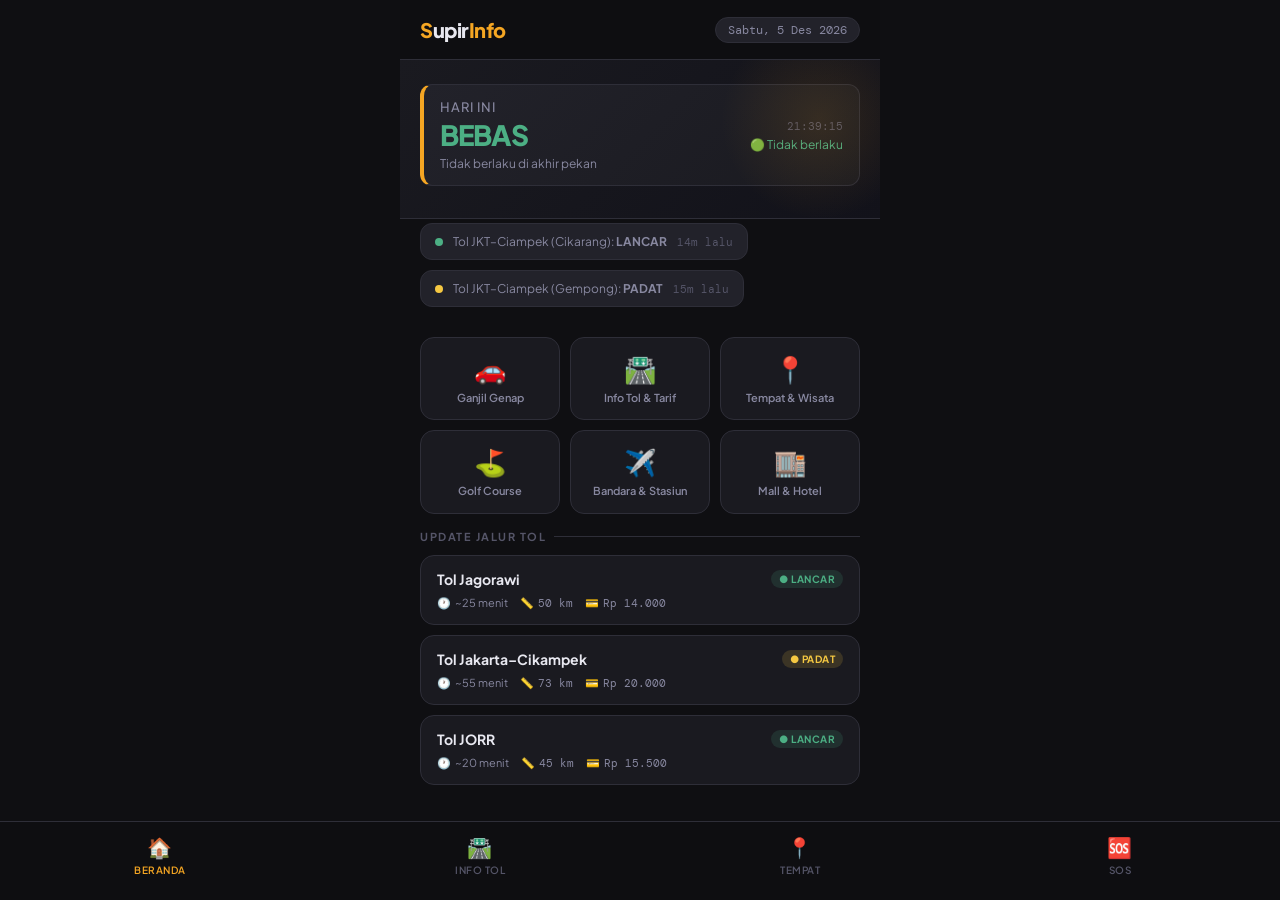
==== index.html @ 125e4ebc "Rename supir-app.html to index.html" ====
<!DOCTYPE html>
<html lang="id">
<head>
<meta charset="UTF-8">
<meta name="viewport" content="width=device-width, initial-scale=1.0">
<title>SupirInfo — Panduan Lengkap Driver Jabodetabek</title>
<link href="https://fonts.googleapis.com/css2?family=Plus+Jakarta+Sans:wght@400;500;600;700;800&family=DM+Mono:wght@400;500&display=swap" rel="stylesheet">
<style>
:root {
  --bg: #0f0f12;
  --surface: #1a1a20;
  --surface2: #22222a;
  --border: #2e2e38;
  --accent: #f5a623;
  --accent2: #4fc3f7;
  --green: #4caf84;
  --red: #e05c5c;
  --yellow: #f5c842;
  --text: #e8e8f0;
  --text2: #8888a0;
  --text3: #555568;
  --font: 'Plus Jakarta Sans', sans-serif;
  --mono: 'DM Mono', monospace;
}
* { box-sizing: border-box; margin: 0; padding: 0; }
body {
  background: var(--bg);
  color: var(--text);
  font-family: var(--font);
  min-height: 100vh;
  overflow-x: hidden;
}

/* HEADER */
header {
  position: sticky; top: 0; z-index: 100;
  background: rgba(15,15,18,0.92);
  backdrop-filter: blur(12px);
  border-bottom: 1px solid var(--border);
  padding: 0 20px;
  display: flex; align-items: center; justify-content: space-between;
  height: 60px;
}
.logo {
  font-size: 20px; font-weight: 800; letter-spacing: -0.5px;
  color: var(--accent);
}
.logo span { color: var(--text); }
.header-right { display: flex; gap: 8px; align-items: center; }
.date-badge {
  background: var(--surface2);
  border: 1px solid var(--border);
  padding: 4px 12px; border-radius: 20px;
  font-size: 12px; color: var(--text2);
  font-family: var(--mono);
}

/* HERO */
.hero {
  padding: 24px 20px 16px;
  background: linear-gradient(135deg, #1a1a20 0%, #12121a 100%);
  border-bottom: 1px solid var(--border);
  position: relative; overflow: hidden;
}
.hero::before {
  content: '';
  position: absolute; top: -40px; right: -40px;
  width: 200px; height: 200px;
  background: radial-gradient(circle, rgba(245,166,35,0.12) 0%, transparent 70%);
  pointer-events: none;
}
.ganjil-genap-banner {
  background: linear-gradient(135deg, var(--surface2), var(--surface));
  border: 1px solid var(--border);
  border-left: 4px solid var(--accent);
  border-radius: 12px;
  padding: 14px 16px;
  margin-bottom: 16px;
  display: flex; align-items: center; justify-content: space-between;
}
.gg-left h2 { font-size: 13px; color: var(--text2); font-weight: 500; text-transform: uppercase; letter-spacing: 1px; }
.gg-left .gg-status { font-size: 28px; font-weight: 800; letter-spacing: -1px; margin-top: 2px; }
.gg-left .gg-status.ganjil { color: var(--accent); }
.gg-left .gg-status.genap { color: var(--accent2); }
.gg-detail { font-size: 12px; color: var(--text2); margin-top: 4px; }
.gg-right { text-align: right; }
.gg-time { font-family: var(--mono); font-size: 11px; color: var(--text3); }
.gg-info { font-size: 12px; color: var(--text2); margin-top: 4px; }

/* NAV GRID */
.nav-grid {
  display: grid; grid-template-columns: repeat(3, 1fr); gap: 10px;
  padding: 16px 20px;
}
.nav-card {
  background: var(--surface);
  border: 1px solid var(--border);
  border-radius: 14px;
  padding: 14px 10px;
  text-align: center;
  cursor: pointer;
  transition: all 0.2s ease;
  text-decoration: none; color: inherit;
}
.nav-card:hover { border-color: var(--accent); background: var(--surface2); transform: translateY(-1px); }
.nav-card.active { border-color: var(--accent); background: rgba(245,166,35,0.08); }
.nav-icon { font-size: 26px; margin-bottom: 6px; }
.nav-label { font-size: 11px; font-weight: 600; color: var(--text2); line-height: 1.3; }

/* SEARCH */
.search-bar {
  margin: 0 20px 16px;
  position: relative;
}
.search-bar input {
  width: 100%;
  background: var(--surface);
  border: 1px solid var(--border);
  border-radius: 12px;
  padding: 12px 16px 12px 42px;
  color: var(--text);
  font-family: var(--font);
  font-size: 14px;
  outline: none;
  transition: border-color 0.2s;
}
.search-bar input:focus { border-color: var(--accent); }
.search-bar input::placeholder { color: var(--text3); }
.search-icon { position: absolute; left: 14px; top: 50%; transform: translateY(-50%); color: var(--text3); font-size: 16px; }

/* SECTIONS */
.section { padding: 0 20px 20px; }
.section-title {
  font-size: 11px; font-weight: 700; text-transform: uppercase;
  letter-spacing: 1.5px; color: var(--text3);
  margin-bottom: 12px; display: flex; align-items: center; gap: 8px;
}
.section-title::after { content: ''; flex: 1; height: 1px; background: var(--border); }

/* TOLL CARDS */
.toll-card {
  background: var(--surface);
  border: 1px solid var(--border);
  border-radius: 14px;
  padding: 14px 16px;
  margin-bottom: 10px;
  cursor: pointer;
  transition: all 0.2s;
}
.toll-card:hover { border-color: var(--accent2); }
.toll-header { display: flex; justify-content: space-between; align-items: flex-start; margin-bottom: 8px; }
.toll-name { font-size: 14px; font-weight: 700; }
.toll-tarif { font-family: var(--mono); font-size: 13px; color: var(--accent); font-weight: 500; }
.toll-meta { display: flex; gap: 12px; }
.toll-item { display: flex; align-items: center; gap: 4px; font-size: 11px; color: var(--text2); }
.toll-distance { font-family: var(--mono); }
.status-dot { width: 6px; height: 6px; border-radius: 50%; }
.status-dot.lancar { background: var(--green); }
.status-dot.padat { background: var(--yellow); }
.status-dot.macet { background: var(--red); }

/* STATUS TAG */
.status-tag {
  display: inline-flex; align-items: center; gap: 4px;
  padding: 3px 8px; border-radius: 20px;
  font-size: 10px; font-weight: 700; text-transform: uppercase; letter-spacing: 0.5px;
}
.status-tag.lancar { background: rgba(76,175,132,0.15); color: var(--green); }
.status-tag.padat { background: rgba(245,200,66,0.15); color: var(--yellow); }
.status-tag.macet { background: rgba(224,92,92,0.15); color: var(--red); }

/* PLACE CARD */
.place-card {
  background: var(--surface);
  border: 1px solid var(--border);
  border-radius: 14px;
  padding: 14px 16px;
  margin-bottom: 10px;
  cursor: pointer;
  transition: all 0.2s;
  display: flex; gap: 12px; align-items: flex-start;
}
.place-card:hover { border-color: var(--accent2); }
.place-icon-box {
  width: 44px; height: 44px;
  background: var(--surface2);
  border-radius: 12px;
  display: flex; align-items: center; justify-content: center;
  font-size: 20px; flex-shrink: 0;
  border: 1px solid var(--border);
}
.place-info { flex: 1; }
.place-name { font-size: 14px; font-weight: 700; margin-bottom: 3px; }
.place-meta { font-size: 12px; color: var(--text2); margin-bottom: 6px; }
.place-tags { display: flex; flex-wrap: wrap; gap: 4px; }
.place-tag {
  padding: 2px 8px; border-radius: 20px;
  font-size: 10px; font-weight: 600;
  background: var(--surface2); border: 1px solid var(--border);
  color: var(--text2);
}
.place-tag.highlight { border-color: var(--accent); color: var(--accent); background: rgba(245,166,35,0.08); }

/* FILTER TABS */
.filter-tabs {
  display: flex; gap: 6px; overflow-x: auto;
  padding: 0 20px 14px;
  scrollbar-width: none;
}
.filter-tabs::-webkit-scrollbar { display: none; }
.filter-tab {
  padding: 7px 14px; border-radius: 20px;
  font-size: 12px; font-weight: 600;
  white-space: nowrap; cursor: pointer;
  border: 1px solid var(--border);
  background: var(--surface);
  color: var(--text2);
  transition: all 0.2s;
}
.filter-tab.active { background: var(--accent); border-color: var(--accent); color: #000; }
.filter-tab:hover:not(.active) { border-color: var(--text3); }

/* MODAL / DETAIL VIEW */
.modal-overlay {
  display: none;
  position: fixed; inset: 0;
  background: rgba(0,0,0,0.7);
  z-index: 200; backdrop-filter: blur(4px);
}
.modal-overlay.show { display: flex; align-items: flex-end; }
.modal {
  background: var(--surface);
  border-radius: 20px 20px 0 0;
  border: 1px solid var(--border);
  border-bottom: none;
  width: 100%; max-height: 80vh;
  overflow-y: auto;
  padding: 20px;
  transform: translateY(100%);
  transition: transform 0.3s ease;
}
.modal-overlay.show .modal { transform: translateY(0); }
.modal-handle { width: 40px; height: 4px; background: var(--border); border-radius: 2px; margin: 0 auto 16px; }
.modal-title { font-size: 18px; font-weight: 800; margin-bottom: 4px; }
.modal-sub { font-size: 13px; color: var(--text2); margin-bottom: 16px; }
.modal-close { position: absolute; right: 20px; top: 20px; background: var(--surface2); border: 1px solid var(--border); border-radius: 50%; width: 32px; height: 32px; display: flex; align-items: center; justify-content: center; cursor: pointer; font-size: 14px; color: var(--text2); }
.detail-row {
  display: flex; justify-content: space-between; align-items: center;
  padding: 10px 0; border-bottom: 1px solid var(--border);
  font-size: 13px;
}
.detail-row:last-child { border-bottom: none; }
.detail-label { color: var(--text2); }
.detail-value { font-weight: 600; font-family: var(--mono); }
.detail-value.accent { color: var(--accent); }
.detail-value.green { color: var(--green); }
.detail-value.red { color: var(--red); }

/* BOTTOM NAV */
.bottom-nav {
  position: fixed; bottom: 0; left: 0; right: 0;
  background: rgba(15,15,18,0.95);
  backdrop-filter: blur(12px);
  border-top: 1px solid var(--border);
  display: flex; padding: 8px 0 20px;
  z-index: 100;
}
.bottom-nav-item {
  flex: 1; display: flex; flex-direction: column; align-items: center;
  gap: 4px; cursor: pointer; padding: 4px;
  transition: color 0.2s;
  color: var(--text3);
  font-size: 10px; font-weight: 600;
  text-transform: uppercase; letter-spacing: 0.5px;
}
.bottom-nav-item.active { color: var(--accent); }
.bottom-nav-icon { font-size: 20px; }

/* MAIN CONTENT AREA */
.main { padding-bottom: 80px; }
.page { display: none; }
.page.active { display: block; }

/* GANJIL GENAP TABLE */
.gg-table { width: 100%; border-collapse: collapse; font-size: 12px; }
.gg-table th { background: var(--surface2); padding: 8px 10px; text-align: left; color: var(--text3); font-size: 10px; text-transform: uppercase; letter-spacing: 0.5px; }
.gg-table td { padding: 10px 10px; border-bottom: 1px solid var(--border); vertical-align: top; }
.gg-table tr:hover td { background: var(--surface2); }
.ruas { font-weight: 600; font-size: 12px; }
.jam { font-family: var(--mono); color: var(--text2); font-size: 11px; }
.gg-badge { display: inline-block; padding: 2px 6px; border-radius: 4px; font-size: 9px; font-weight: 700; }
.gg-badge.g { background: rgba(245,166,35,0.15); color: var(--accent); }
.gg-badge.e { background: rgba(79,195,247,0.15); color: var(--accent2); }
.gg-badge.ge { background: rgba(76,175,132,0.15); color: var(--green); }

/* CALCULATOR */
.calc-card {
  background: var(--surface);
  border: 1px solid var(--border);
  border-radius: 14px;
  padding: 16px;
  margin-bottom: 12px;
}
.calc-label { font-size: 11px; color: var(--text3); font-weight: 600; text-transform: uppercase; letter-spacing: 0.5px; margin-bottom: 8px; }
.calc-select, .calc-input {
  width: 100%;
  background: var(--surface2);
  border: 1px solid var(--border);
  border-radius: 10px;
  padding: 10px 14px;
  color: var(--text);
  font-family: var(--font);
  font-size: 14px;
  outline: none;
  margin-bottom: 10px;
  appearance: none;
}
.calc-select:focus, .calc-input:focus { border-color: var(--accent); }
.calc-btn {
  width: 100%;
  background: var(--accent);
  color: #000;
  border: none;
  border-radius: 12px;
  padding: 13px;
  font-family: var(--font);
  font-size: 14px; font-weight: 800;
  cursor: pointer; letter-spacing: 0.5px;
  transition: opacity 0.2s;
}
.calc-btn:hover { opacity: 0.9; }
.result-box {
  background: var(--surface2);
  border: 1px solid var(--border);
  border-radius: 14px;
  padding: 16px;
  margin-top: 12px;
  display: none;
}
.result-box.show { display: block; }
.result-title { font-size: 11px; color: var(--text3); font-weight: 600; text-transform: uppercase; letter-spacing: 0.5px; margin-bottom: 12px; }
.result-main { font-size: 28px; font-weight: 800; color: var(--accent); font-family: var(--mono); }
.result-sub { font-size: 12px; color: var(--text2); margin-top: 4px; }

/* UPDATE TICKER */
.update-ticker {
  background: var(--surface2);
  border: 1px solid var(--border);
  border-radius: 12px;
  padding: 10px 14px;
  margin-bottom: 10px;
  display: flex; align-items: center; gap: 10px;
  font-size: 12px;
}
.ticker-dot { width: 8px; height: 8px; border-radius: 50%; flex-shrink: 0; }
.ticker-text { flex: 1; color: var(--text2); }
.ticker-time { color: var(--text3); font-family: var(--mono); font-size: 11px; }

/* RESPONSIVE */
@media(min-width: 480px) {
  body { max-width: 480px; margin: 0 auto; }
}

/* ANIMATIONS */
@keyframes fadeIn { from { opacity: 0; transform: translateY(8px); } to { opacity: 1; transform: translateY(0); } }
.page.active { animation: fadeIn 0.25s ease; }

/* CHIP */
.chip-row { display: flex; flex-wrap: wrap; gap: 6px; margin-bottom: 12px; }
.chip {
  padding: 5px 12px; border-radius: 20px;
  font-size: 11px; font-weight: 600;
  border: 1px solid var(--border);
  background: var(--surface2);
  color: var(--text2); cursor: pointer;
  transition: all 0.15s;
}
.chip:hover { border-color: var(--accent); color: var(--accent); }
.chip.active { border-color: var(--accent); background: rgba(245,166,35,0.1); color: var(--accent); }

/* SOS */
.sos-card {
  background: rgba(224,92,92,0.08);
  border: 1px solid rgba(224,92,92,0.3);
  border-radius: 14px; padding: 14px 16px; margin-bottom: 10px;
  display: flex; align-items: center; gap: 12px;
}
.sos-icon { font-size: 28px; }
.sos-info { flex: 1; }
.sos-name { font-size: 14px; font-weight: 700; }
.sos-number { font-family: var(--mono); font-size: 13px; color: var(--accent); margin-top: 2px; }
.sos-desc { font-size: 11px; color: var(--text2); margin-top: 2px; }
.sos-call { background: var(--red); color: #fff; border: none; border-radius: 10px; padding: 8px 14px; font-family: var(--font); font-size: 12px; font-weight: 700; cursor: pointer; }

.info-box {
  background: rgba(79,195,247,0.07);
  border: 1px solid rgba(79,195,247,0.2);
  border-radius: 12px; padding: 12px 14px; margin-bottom: 12px;
  font-size: 12px; color: var(--text2); line-height: 1.6;
}
.info-box strong { color: var(--accent2); }

</style>
</head>
<body>

<header>
  <div class="logo">S<span>upir</span>Info</div>
  <div class="header-right">
    <div class="date-badge" id="headerDate">Selasa, 28 Nov 2023</div>
  </div>
</header>

<div class="main">

<!-- PAGE: BERANDA -->
<div class="page active" id="page-beranda">
  <div class="hero">
    <div class="ganjil-genap-banner">
      <div class="gg-left">
        <h2>Hari Ini</h2>
        <div class="gg-status ganjil" id="ggStatus">GANJIL</div>
        <div class="gg-detail" id="ggDetail">Berlaku 06:00–10:00 & 16:00–21:00</div>
      </div>
      <div class="gg-right">
        <div class="gg-time" id="ggClock">--:--:--</div>
        <div class="gg-info" id="ggActiveNow">Sedang berlaku</div>
      </div>
    </div>
  </div>

  <div style="padding:4px 20px 0; display:flex; gap:8px; flex-wrap:wrap;">
    <div class="update-ticker">
      <div class="ticker-dot" style="background:var(--green)"></div>
      <div class="ticker-text">Tol JKT–Ciampek (Cikarang): <strong>LANCAR</strong></div>
      <div class="ticker-time">14m lalu</div>
    </div>
  </div>
  <div style="padding:0 20px 4px; display:flex; gap:8px; flex-wrap:wrap;">
    <div class="update-ticker">
      <div class="ticker-dot" style="background:var(--yellow)"></div>
      <div class="ticker-text">Tol JKT–Ciampek (Gempong): <strong>PADAT</strong></div>
      <div class="ticker-time">15m lalu</div>
    </div>
  </div>

  <div class="nav-grid">
    <div class="nav-card" onclick="switchPage('ganjil-genap')">
      <div class="nav-icon">🚗</div>
      <div class="nav-label">Ganjil Genap</div>
    </div>
    <div class="nav-card" onclick="switchPage('toll')">
      <div class="nav-icon">🛣️</div>
      <div class="nav-label">Info Tol & Tarif</div>
    </div>
    <div class="nav-card" onclick="switchPage('tempat')">
      <div class="nav-icon">📍</div>
      <div class="nav-label">Tempat & Wisata</div>
    </div>
    <div class="nav-card" onclick="switchPage('golf')">
      <div class="nav-icon">⛳</div>
      <div class="nav-label">Golf Course</div>
    </div>
    <div class="nav-card" onclick="switchPage('bandara')">
      <div class="nav-icon">✈️</div>
      <div class="nav-label">Bandara & Stasiun</div>
    </div>
    <div class="nav-card" onclick="switchPage('mall')">
      <div class="nav-icon">🏬</div>
      <div class="nav-label">Mall & Hotel</div>
    </div>
  </div>

  <div class="section">
    <div class="section-title">Update Jalur Tol</div>
    <div class="toll-card">
      <div class="toll-header">
        <div class="toll-name">Tol Jagorawi</div>
        <span class="status-tag lancar">● Lancar</span>
      </div>
      <div class="toll-meta">
        <div class="toll-item">🕐 <span>~25 menit</span></div>
        <div class="toll-item">📏 <span class="toll-distance">50 km</span></div>
        <div class="toll-item">💳 <span class="toll-distance">Rp 14.000</span></div>
      </div>
    </div>
    <div class="toll-card">
      <div class="toll-header">
        <div class="toll-name">Tol Jakarta–Cikampek</div>
        <span class="status-tag padat">● Padat</span>
      </div>
      <div class="toll-meta">
        <div class="toll-item">🕐 <span>~55 menit</span></div>
        <div class="toll-item">📏 <span class="toll-distance">73 km</span></div>
        <div class="toll-item">💳 <span class="toll-distance">Rp 20.000</span></div>
      </div>
    </div>
    <div class="toll-card">
      <div class="toll-header">
        <div class="toll-name">Tol JORR</div>
        <span class="status-tag lancar">● Lancar</span>
      </div>
      <div class="toll-meta">
        <div class="toll-item">🕐 <span>~20 menit</span></div>
        <div class="toll-item">📏 <span class="toll-distance">45 km</span></div>
        <div class="toll-item">💳 <span class="toll-distance">Rp 15.500</span></div>
      </div>
    </div>
  </div>
</div>

<!-- PAGE: GANJIL GENAP -->
<div class="page" id="page-ganjil-genap">
  <div style="padding:16px 20px 0">
    <div class="info-box">
      <strong>Ganjil Genap</strong> berlaku Senin–Jumat (kecuali hari libur nasional), pukul <strong>06:00–10:00</strong> dan <strong>16:00–21:00</strong>. Kendaraan dengan plat sesuai hari (Ganjil/Genap) dilarang melintas di ruas tertentu.
    </div>
  </div>
  <div class="section">
    <div class="section-title">Ruas Ganjil Genap Jakarta 2024</div>
    <div style="overflow-x:auto; border-radius:12px; border:1px solid var(--border);">
    <table class="gg-table">
      <thead>
        <tr>
          <th>Ruas Jalan</th>
          <th>Jam</th>
          <th>Hari</th>
        </tr>
      </thead>
      <tbody>
        <tr>
          <td><div class="ruas">Jl. Sudirman</div><div style="font-size:11px;color:var(--text3)">Bundaran Senayan–Jl. Ridwan Rais</div></td>
          <td><div class="jam">06:00–10:00</div><div class="jam">16:00–21:00</div></td>
          <td><span class="gg-badge ge">Sen–Jum</span></td>
        </tr>
        <tr>
          <td><div class="ruas">Jl. MH Thamrin</div><div style="font-size:11px;color:var(--text3)">Bundaran HI–Jl. Medan Merdeka Barat</div></td>
          <td><div class="jam">06:00–10:00</div><div class="jam">16:00–21:00</div></td>
          <td><span class="gg-badge ge">Sen–Jum</span></td>
        </tr>
        <tr>
          <td><div class="ruas">Jl. Gatot Subroto</div><div style="font-size:11px;color:var(--text3)">Bundaran Slipi–Semanggi</div></td>
          <td><div class="jam">06:00–10:00</div><div class="jam">16:00–21:00</div></td>
          <td><span class="gg-badge ge">Sen–Jum</span></td>
        </tr>
        <tr>
          <td><div class="ruas">Jl. HR Rasuna Said</div><div style="font-size:11px;color:var(--text3)">Kuningan–Semanggi</div></td>
          <td><div class="jam">06:00–10:00</div><div class="jam">16:00–21:00</div></td>
          <td><span class="gg-badge ge">Sen–Jum</span></td>
        </tr>
        <tr>
          <td><div class="ruas">Jl. Merdeka Barat/Utara</div><div style="font-size:11px;color:var(--text3)">Gambir area</div></td>
          <td><div class="jam">06:00–10:00</div><div class="jam">16:00–21:00</div></td>
          <td><span class="gg-badge ge">Sen–Jum</span></td>
        </tr>
        <tr>
          <td><div class="ruas">Jl. Sisingamangaraja</div><div style="font-size:11px;color:var(--text3)">Blok M area</div></td>
          <td><div class="jam">06:00–10:00</div><div class="jam">16:00–21:00</div></td>
          <td><span class="gg-badge ge">Sen–Jum</span></td>
        </tr>
        <tr>
          <td><div class="ruas">Jl. Tentara Pelajar</div><div style="font-size:11px;color:var(--text3)">Petamburan–Slipi</div></td>
          <td><div class="jam">06:00–10:00</div><div class="jam">16:00–21:00</div></td>
          <td><span class="gg-badge ge">Sen–Jum</span></td>
        </tr>
        <tr>
          <td><div class="ruas">Jl. Fatmawati</div><div style="font-size:11px;color:var(--text3)">Cilandak–Pondok Indah</div></td>
          <td><div class="jam">06:00–10:00</div><div class="jam">16:00–21:00</div></td>
          <td><span class="gg-badge ge">Sen–Jum</span></td>
        </tr>
        <tr>
          <td><div class="ruas">Tol Dalam Kota</div><div style="font-size:11px;color:var(--text3)">Slipi–Cawang–Tanjung Priok</div></td>
          <td><div class="jam">06:00–10:00</div><div class="jam">16:00–21:00</div></td>
          <td><span class="gg-badge ge">Sen–Jum</span></td>
        </tr>
        <tr>
          <td><div class="ruas">Tol Jakarta–Cikampek</div><div style="font-size:11px;color:var(--text3)">Halim–Bekasi Barat (Km 0–47)</div></td>
          <td><div class="jam">06:00–10:00</div><div class="jam">16:00–21:00</div></td>
          <td><span class="gg-badge ge">Sen–Jum</span></td>
        </tr>
      </tbody>
    </table>
    </div>

    <div style="margin-top:16px">
      <div class="section-title">Cek Plat Nomor</div>
      <div class="calc-card">
        <div class="calc-label">Masukkan Nomor Plat</div>
        <input class="calc-input" type="text" id="platInput" placeholder="Contoh: B 1234 ABC" style="text-transform:uppercase" oninput="this.value=this.value.toUpperCase()">
        <button class="calc-btn" onclick="cekPlat()">CEK STATUS PLAT</button>
        <div class="result-box" id="platResult">
          <div class="result-title">Hasil Cek</div>
          <div class="result-main" id="platResultVal">—</div>
          <div class="result-sub" id="platResultSub">—</div>
        </div>
      </div>
    </div>
  </div>
</div>

<!-- PAGE: TOLL -->
<div class="page" id="page-toll">
  <div style="padding:16px 20px 8px">
    <div class="calc-card">
      <div class="calc-label">Hitung Tarif Tol</div>
      <select class="calc-select" id="tollAsal">
        <option value="">-- Pilih Gerbang Asal --</option>
        <option value="cikampek">Cikampek</option>
        <option value="bekasi_barat">Bekasi Barat</option>
        <option value="cibitung">Cibitung</option>
        <option value="cikarang">Cikarang Utama</option>
        <option value="halim">Halim</option>
        <option value="pondok_gede">Pondok Gede</option>
        <option value="cengkareng">Cengkareng (Bandara)</option>
        <option value="bogor">Bogor (Jagorawi)</option>
        <option value="ciawi">Ciawi</option>
        <option value="serpong">Serpong</option>
        <option value="tangerang">Tangerang</option>
        <option value="karawang">Karawang</option>
      </select>
      <select class="calc-select" id="tollTujuan">
        <option value="">-- Pilih Gerbang Tujuan --</option>
        <option value="tomang">Tomang / Jakarta Barat</option>
        <option value="semanggi">Semanggi / Sudirman</option>
        <option value="cawang">Cawang / Jakarta Selatan</option>
        <option value="tanjung_priok">Tanjung Priok</option>
        <option value="pluit">Pluit / Jakarta Utara</option>
        <option value="bekasi_barat">Bekasi Barat</option>
        <option value="bekasi_timur">Bekasi Timur</option>
        <option value="cibubur">Cibubur</option>
        <option value="cinere">Cinere</option>
        <option value="serpong">Serpong / BSD</option>
        <option value="tangerang">Tangerang Kota</option>
      </select>
      <select class="calc-select" id="tollGol">
        <option value="1">Golongan I (Sedan/SUV)</option>
        <option value="2">Golongan II (MPV/Pickup kecil)</option>
        <option value="3">Golongan III (Truk 2 as)</option>
        <option value="4">Golongan IV (Truk 3 as)</option>
        <option value="5">Golongan V (Truk 5 as)</option>
      </select>
      <button class="calc-btn" onclick="hitungToll()">HITUNG TARIF</button>
      <div class="result-box" id="tollResult">
        <div class="result-title">Estimasi Perjalanan</div>
        <div class="result-main" id="tollResultTarif">—</div>
        <div class="result-sub" id="tollResultInfo">—</div>
      </div>
    </div>
  </div>

  <div class="section">
    <div class="section-title">Tarif Populer (Gol I)</div>

    <div class="toll-card" onclick="showTollDetail('jakarta-cikampek')">
      <div class="toll-header">
        <div class="toll-name">Jakarta ↔ Cikampek</div>
        <div class="toll-tarif">Rp 20.000</div>
      </div>
      <div class="toll-meta">
        <div class="toll-item">📏 <span class="toll-distance">73 km</span></div>
        <div class="toll-item">🕐 <span>~60 menit</span></div>
        <div class="toll-item"><span class="status-tag padat">● Padat</span></div>
      </div>
    </div>

    <div class="toll-card" onclick="showTollDetail('jakarta-bogor')">
      <div class="toll-header">
        <div class="toll-name">Jakarta ↔ Bogor (Jagorawi)</div>
        <div class="toll-tarif">Rp 14.000</div>
      </div>
      <div class="toll-meta">
        <div class="toll-item">📏 <span class="toll-distance">50 km</span></div>
        <div class="toll-item">🕐 <span>~45 menit</span></div>
        <div class="toll-item"><span class="status-tag lancar">● Lancar</span></div>
      </div>
    </div>

    <div class="toll-card">
      <div class="toll-header">
        <div class="toll-name">Jakarta ↔ Tangerang (JORR)</div>
        <div class="toll-tarif">Rp 9.000</div>
      </div>
      <div class="toll-meta">
        <div class="toll-item">📏 <span class="toll-distance">28 km</span></div>
        <div class="toll-item">🕐 <span>~30 menit</span></div>
        <div class="toll-item"><span class="status-tag lancar">● Lancar</span></div>
      </div>
    </div>

    <div class="toll-card">
      <div class="toll-header">
        <div class="toll-name">Jakarta ↔ Bekasi</div>
        <div class="toll-tarif">Rp 12.500</div>
      </div>
      <div class="toll-meta">
        <div class="toll-item">📏 <span class="toll-distance">32 km</span></div>
        <div class="toll-item">🕐 <span>~40 menit</span></div>
        <div class="toll-item"><span class="status-tag padat">● Padat</span></div>
      </div>
    </div>

    <div class="toll-card">
      <div class="toll-header">
        <div class="toll-name">Jakarta ↔ Karawang</div>
        <div class="toll-tarif">Rp 35.000</div>
      </div>
      <div class="toll-meta">
        <div class="toll-item">📏 <span class="toll-distance">85 km</span></div>
        <div class="toll-item">🕐 <span>~75 menit</span></div>
        <div class="toll-item"><span class="status-tag lancar">● Lancar</span></div>
      </div>
    </div>

    <div class="toll-card">
      <div class="toll-header">
        <div class="toll-name">Bandara Soekarno-Hatta</div>
        <div class="toll-tarif">Rp 18.500</div>
      </div>
      <div class="toll-meta">
        <div class="toll-item">📏 <span class="toll-distance">22 km</span></div>
        <div class="toll-item">🕐 <span>~35 menit</span></div>
        <div class="toll-item"><span class="status-tag lancar">● Lancar</span></div>
      </div>
    </div>

    <div class="toll-card">
      <div class="toll-header">
        <div class="toll-name">JORR (Lingkar Luar)</div>
        <div class="toll-tarif">Rp 15.500</div>
      </div>
      <div class="toll-meta">
        <div class="toll-item">📏 <span class="toll-distance">45 km</span></div>
        <div class="toll-item">🕐 <span>~50 menit</span></div>
        <div class="toll-item"><span class="status-tag lancar">● Lancar</span></div>
      </div>
    </div>

    <div class="toll-card">
      <div class="toll-header">
        <div class="toll-name">Depok–Antasari (Desari)</div>
        <div class="toll-tarif">Rp 11.500</div>
      </div>
      <div class="toll-meta">
        <div class="toll-item">📏 <span class="toll-distance">21 km</span></div>
        <div class="toll-item">🕐 <span>~25 menit</span></div>
        <div class="toll-item"><span class="status-tag lancar">● Lancar</span></div>
      </div>
    </div>
  </div>
</div>

<!-- PAGE: TEMPAT -->
<div class="page" id="page-tempat">
  <div class="filter-tabs" id="tempatFilter">
    <div class="filter-tab active" onclick="filterTempat('semua',this)">Semua</div>
    <div class="filter-tab" onclick="filterTempat('wisata',this)">Wisata</div>
    <div class="filter-tab" onclick="filterTempat('pusat',this)">Pusat Kota</div>
    <div class="filter-tab" onclick="filterTempat('bekasi',this)">Bekasi</div>
    <div class="filter-tab" onclick="filterTempat('bogor',this)">Bogor</div>
    <div class="filter-tab" onclick="filterTempat('karawang',this)">Karawang</div>
    <div class="filter-tab" onclick="filterTempat('tangerang',this)">Tangerang</div>
  </div>
  <div class="section" id="tempatList">
    <!-- rendered by JS -->
  </div>
</div>

<!-- PAGE: GOLF -->
<div class="page" id="page-golf">
  <div class="filter-tabs">
    <div class="filter-tab active">Semua</div>
    <div class="filter-tab">Jakarta</div>
    <div class="filter-tab">Bekasi</div>
    <div class="filter-tab">Karawang</div>
    <div class="filter-tab">Bogor</div>
    <div class="filter-tab">Tangerang</div>
  </div>
  <div class="section">
    <div class="section-title">Golf Course Jabodetabek–Karawang</div>

    <div class="place-card">
      <div class="place-icon-box">⛳</div>
      <div class="place-info">
        <div class="place-name">Pondok Indah Golf</div>
        <div class="place-meta">📍 Jakarta Selatan · ⭐ 4.7</div>
        <div class="place-tags">
          <span class="place-tag highlight">Drop-off Mudah</span>
          <span class="place-tag">Ruang Tunggu</span>
          <span class="place-tag">Parkir Luas</span>
          <span class="place-tag">27 Hole</span>
        </div>
      </div>
    </div>

    <div class="place-card">
      <div class="place-icon-box">⛳</div>
      <div class="place-info">
        <div class="place-name">Jabotabek Golf & Country Club</div>
        <div class="place-meta">📍 Cikarang · ⭐ 4.6</div>
        <div class="place-tags">
          <span class="place-tag highlight">Drop-off Mudah</span>
          <span class="place-tag">Ruang Tunggu Supir</span>
          <span class="place-tag">Parkir Teduh</span>
        </div>
      </div>
    </div>

    <div class="place-card">
      <div class="place-icon-box">⛳</div>
      <div class="place-info">
        <div class="place-name">Royale Jakarta Golf Club</div>
        <div class="place-meta">📍 Jakarta Timur · ⭐ 4.5</div>
        <div class="place-tags">
          <span class="place-tag highlight">Akses Drop-off Mudah</span>
          <span class="place-tag">Ada Ruang Tunggu Supir</span>
          <span class="place-tag">Parkir Teduh</span>
        </div>
      </div>
    </div>

    <div class="place-card">
      <div class="place-icon-box">⛳</div>
      <div class="place-info">
        <div class="place-name">Sentul Highlands Golf Club</div>
        <div class="place-meta">📍 Sentul, Bogor · ⭐ 4.8</div>
        <div class="place-tags">
          <span class="place-tag highlight">Akses Drop-off Mudah</span>
          <span class="place-tag">Ruang Tunggu Supir</span>
          <span class="place-tag">Parkir Teduh</span>
          <span class="place-tag">18 Hole</span>
        </div>
      </div>
    </div>

    <div class="place-card">
      <div class="place-icon-box">⛳</div>
      <div class="place-info">
        <div class="place-name">Karawang Golf & Country Club</div>
        <div class="place-meta">📍 Karawang · ⭐ 4.4</div>
        <div class="place-tags">
          <span class="place-tag highlight">Drop-off Mudah</span>
          <span class="place-tag">Parkir Luas</span>
          <span class="place-tag">18 Hole</span>
        </div>
      </div>
    </div>

    <div class="place-card">
      <div class="place-icon-box">⛳</div>
      <div class="place-info">
        <div class="place-name">BSD Golf & Country Club</div>
        <div class="place-meta">📍 BSD, Tangerang · ⭐ 4.5</div>
        <div class="place-tags">
          <span class="place-tag highlight">Drop-off Mudah</span>
          <span class="place-tag">Ruang Tunggu</span>
          <span class="place-tag">18 Hole</span>
        </div>
      </div>
    </div>

    <div class="place-card">
      <div class="place-icon-box">⛳</div>
      <div class="place-info">
        <div class="place-name">Damai Indah Golf</div>
        <div class="place-meta">📍 PIK, Jakarta Utara · ⭐ 4.3</div>
        <div class="place-tags">
          <span class="place-tag highlight">Drop-off Mudah</span>
          <span class="place-tag">Parkir Luas</span>
          <span class="place-tag">2 Lapangan</span>
        </div>
      </div>
    </div>

    <div class="place-card">
      <div class="place-icon-box">⛳</div>
      <div class="place-info">
        <div class="place-name">Bukit Darmo Golf</div>
        <div class="place-meta">📍 Legok, Tangerang · ⭐ 4.5</div>
        <div class="place-tags">
          <span class="place-tag highlight">Drop-off Mudah</span>
          <span class="place-tag">Ruang Supir</span>
          <span class="place-tag">18 Hole</span>
        </div>
      </div>
    </div>
  </div>
</div>

<!-- PAGE: BANDARA & STASIUN -->
<div class="page" id="page-bandara">
  <div class="section">
    <div class="section-title">Bandara</div>

    <div class="place-card">
      <div class="place-icon-box">✈️</div>
      <div class="place-info">
        <div class="place-name">Bandara Soekarno-Hatta (CGK)</div>
        <div class="place-meta">📍 Cengkareng, Tangerang</div>
        <div class="place-tags">
          <span class="place-tag highlight">Terminal 1, 2, 3</span>
          <span class="place-tag">Tol Sedyatmo</span>
          <span class="place-tag">~35 menit dari Jakarta</span>
        </div>
        <div style="margin-top:8px; font-size:12px; color:var(--text2)">
          💳 Tol: Rp 18.500 (Gol I) | 📏 22 km dari Jakarta Pusat
        </div>
      </div>
    </div>

    <div class="place-card">
      <div class="place-icon-box">✈️</div>
      <div class="place-info">
        <div class="place-name">Bandara Halim Perdanakusuma (HLP)</div>
        <div class="place-meta">📍 Jakarta Timur</div>
        <div class="place-tags">
          <span class="place-tag highlight">Penerbangan Domestik</span>
          <span class="place-tag">Akses Tol Dalam Kota</span>
        </div>
        <div style="margin-top:8px; font-size:12px; color:var(--text2)">
          💳 Tanpa tol (bisa via Cawang) | 📏 12 km dari Sudirman
        </div>
      </div>
    </div>

    <div class="section-title" style="margin-top:4px">Stasiun Kereta</div>

    <div class="place-card">
      <div class="place-icon-box">🚆</div>
      <div class="place-info">
        <div class="place-name">Stasiun Gambir</div>
        <div class="place-meta">📍 Jakarta Pusat (Pusat Kota)</div>
        <div class="place-tags">
          <span class="place-tag highlight">KA Jarak Jauh</span>
          <span class="place-tag">Drop-off: Samping Barat</span>
        </div>
        <div style="margin-top:8px; font-size:12px; color:var(--text2)">
          ⚠️ Area Ganjil Genap · Akses via Jl. Medan Merdeka Timur
        </div>
      </div>
    </div>

    <div class="place-card">
      <div class="place-icon-box">🚆</div>
      <div class="place-info">
        <div class="place-name">Stasiun Pasar Senen</div>
        <div class="place-meta">📍 Jakarta Pusat</div>
        <div class="place-tags">
          <span class="place-tag highlight">KA Ekonomi</span>
          <span class="place-tag">Drop-off: Jl. Senen Raya</span>
        </div>
      </div>
    </div>

    <div class="place-card">
      <div class="place-icon-box">🚆</div>
      <div class="place-info">
        <div class="place-name">Stasiun Bekasi</div>
        <div class="place-meta">📍 Bekasi Kota</div>
        <div class="place-tags">
          <span class="place-tag highlight">KRL + KA</span>
          <span class="place-tag">Drop-off: Jl. Ir. Juanda</span>
        </div>
        <div style="margin-top:8px; font-size:12px; color:var(--text2)">
          📏 ~32 km dari Jakarta | Akses via Tol JKT–Cikampek
        </div>
      </div>
    </div>

    <div class="place-card">
      <div class="place-icon-box">🚆</div>
      <div class="place-info">
        <div class="place-name">Stasiun Bogor</div>
        <div class="place-meta">📍 Kota Bogor</div>
        <div class="place-tags">
          <span class="place-tag highlight">KRL Terminus</span>
          <span class="place-tag">Drop-off: Jl. Kapten Muslihat</span>
        </div>
        <div style="margin-top:8px; font-size:12px; color:var(--text2)">
          📏 ~50 km dari Jakarta | 💳 Tol: Rp 14.000
        </div>
      </div>
    </div>

    <div class="place-card">
      <div class="place-icon-box">🚆</div>
      <div class="place-info">
        <div class="place-name">Stasiun Karawang</div>
        <div class="place-meta">📍 Karawang Kota</div>
        <div class="place-tags">
          <span class="place-tag highlight">KA Jarak Jauh</span>
          <span class="place-tag">Parkir Luas</span>
        </div>
        <div style="margin-top:8px; font-size:12px; color:var(--text2)">
          📏 ~85 km dari Jakarta | 💳 Tol: Rp 35.000
        </div>
      </div>
    </div>

    <div class="place-card">
      <div class="place-icon-box">🚆</div>
      <div class="place-info">
        <div class="place-name">Stasiun Tangerang</div>
        <div class="place-meta">📍 Kota Tangerang</div>
        <div class="place-tags">
          <span class="place-tag highlight">KRL</span>
          <span class="place-tag">Drop-off: Area Stasiun</span>
        </div>
        <div style="margin-top:8px; font-size:12px; color:var(--text2)">
          📏 ~28 km dari Jakarta | 💳 Tol: Rp 9.000
        </div>
      </div>
    </div>
  </div>
</div>

<!-- PAGE: MALL & HOTEL -->
<div class="page" id="page-mall">
  <div class="filter-tabs" id="mallFilter">
    <div class="filter-tab active" onclick="filterMall('semua',this)">Semua</div>
    <div class="filter-tab" onclick="filterMall('mall',this)">Mall</div>
    <div class="filter-tab" onclick="filterMall('hotel',this)">Hotel</div>
    <div class="filter-tab" onclick="filterMall('jakarta',this)">Jakarta</div>
    <div class="filter-tab" onclick="filterMall('bekasi',this)">Bekasi</div>
    <div class="filter-tab" onclick="filterMall('bogor',this)">Bogor</div>
    <div class="filter-tab" onclick="filterMall('karawang',this)">Karawang</div>
    <div class="filter-tab" onclick="filterMall('tangerang',this)">Tangerang</div>
  </div>
  <div class="section" id="mallList"></div>
</div>

<!-- PAGE: SOS -->
<div class="page" id="page-sos">
  <div class="section">
    <div class="section-title">Kontak Darurat & Penting</div>

    <div class="sos-card">
      <div class="sos-icon">🚨</div>
      <div class="sos-info">
        <div class="sos-name">Jasa Marga Call Center</div>
        <div class="sos-number">14080</div>
        <div class="sos-desc">Info tol, gangguan, kecelakaan di jalan tol</div>
      </div>
      <button class="sos-call" onclick="telp('14080')">TELP</button>
    </div>

    <div class="sos-card">
      <div class="sos-icon">🚑</div>
      <div class="sos-info">
        <div class="sos-name">Ambulans / Darurat Medis</div>
        <div class="sos-number">119</div>
        <div class="sos-desc">Layanan gawat darurat medis nasional</div>
      </div>
      <button class="sos-call" onclick="telp('119')">TELP</button>
    </div>

    <div class="sos-card">
      <div class="sos-icon">🚔</div>
      <div class="sos-info">
        <div class="sos-name">Polisi / Keamanan</div>
        <div class="sos-number">110</div>
        <div class="sos-desc">Laporan kejahatan dan keamanan</div>
      </div>
      <button class="sos-call" onclick="telp('110')">TELP</button>
    </div>

    <div class="sos-card">
      <div class="sos-icon">🚒</div>
      <div class="sos-info">
        <div class="sos-name">Pemadam Kebakaran</div>
        <div class="sos-number">113</div>
        <div class="sos-desc">Darurat kebakaran</div>
      </div>
      <button class="sos-call" onclick="telp('113')">TELP</button>
    </div>

    <div class="sos-card">
      <div class="sos-icon">🛣️</div>
      <div class="sos-info">
        <div class="sos-name">Derek Tol Gratis</div>
        <div class="sos-number">14080</div>
        <div class="sos-desc">Layanan derek gratis di dalam tol Jasa Marga</div>
      </div>
      <button class="sos-call" onclick="telp('14080')">TELP</button>
    </div>

    <div class="sos-card">
      <div class="sos-icon">📞</div>
      <div class="sos-info">
        <div class="sos-name">Waze / Google Maps Traffic</div>
        <div class="sos-number">Info Real-time</div>
        <div class="sos-desc">Cek kondisi jalan terkini</div>
      </div>
    </div>
  </div>
</div>

</div><!-- end main -->

<!-- BOTTOM NAV -->
<nav class="bottom-nav">
  <div class="bottom-nav-item active" id="nav-beranda" onclick="switchPage('beranda')">
    <div class="bottom-nav-icon">🏠</div>
    <span>Beranda</span>
  </div>
  <div class="bottom-nav-item" id="nav-toll" onclick="switchPage('toll')">
    <div class="bottom-nav-icon">🛣️</div>
    <span>Info Tol</span>
  </div>
  <div class="bottom-nav-item" id="nav-tempat" onclick="switchPage('tempat')">
    <div class="bottom-nav-icon">📍</div>
    <span>Tempat</span>
  </div>
  <div class="bottom-nav-item" id="nav-sos" onclick="switchPage('sos')">
    <div class="bottom-nav-icon">🆘</div>
    <span>SOS</span>
  </div>
</nav>

<!-- MODAL -->
<div class="modal-overlay" id="modalOverlay" onclick="closeModal(event)">
  <div class="modal" id="modalContent">
    <div class="modal-handle"></div>
    <button class="modal-close" onclick="closeModalBtn()">✕</button>
    <div class="modal-title" id="modalTitle">Detail</div>
    <div class="modal-sub" id="modalSub"></div>
    <div id="modalBody"></div>
  </div>
</div>

<script>
// DATA
const tempatData = [
  { name: "Taman Mini Indonesia Indah (TMII)", area: "Jakarta Timur", icon: "🏛️", cat: ["wisata","pusat"], tags: ["Wisata Keluarga","Parkir Luas","Drop-off Mudah"], dist: "15 km dari Sudirman", toll: "Rp 5.000 (Tol Cawang)" },
  { name: "Ancol Dreamland", area: "Jakarta Utara", icon: "🎡", cat: ["wisata","pusat"], tags: ["Pantai","Dufan","Parkir Besar"], dist: "12 km dari Sudirman", toll: "Bebas Tol" },
  { name: "Monas (Monumen Nasional)", area: "Jakarta Pusat", icon: "🗽", cat: ["wisata","pusat"], tags: ["Ikon Jakarta","⚠️ Ganjil Genap"], dist: "Pusat Kota", toll: "Bebas Tol" },
  { name: "Kota Tua Jakarta", area: "Jakarta Barat", icon: "🏚️", cat: ["wisata","pusat"], tags: ["Wisata Sejarah","Pejalan Kaki"], dist: "8 km dari Sudirman", toll: "Bebas Tol" },
  { name: "Kebun Binatang Ragunan", area: "Jakarta Selatan", icon: "🦁", cat: ["wisata","pusat"], tags: ["Keluarga","Parkir Besar"], dist: "18 km dari Sudirman", toll: "Bebas Tol" },
  { name: "Grand Indonesia", area: "Jakarta Pusat", icon: "🏬", cat: ["wisata","pusat"], tags: ["Mall Premium","⚠️ Ganjil Genap","Valet"], dist: "0 km (Sudirman)", toll: "Rp 0" },
  { name: "Summarecon Mall Bekasi", area: "Bekasi", icon: "🏬", cat: ["wisata","bekasi"], tags: ["Mall Besar","Bioskop","Parkir Luas"], dist: "32 km dari Jakarta", toll: "Rp 12.500" },
  { name: "Grand Metropolitan Mall", area: "Bekasi", icon: "🏬", cat: ["bekasi"], tags: ["Mall","Parkir Luas"], dist: "30 km dari Jakarta", toll: "Rp 12.500" },
  { name: "Transpark Juanda Bekasi", area: "Bekasi", icon: "🏬", cat: ["bekasi"], tags: ["Mall Baru","Transit-Oriented"], dist: "30 km dari Jakarta", toll: "Rp 12.500" },
  { name: "Kebun Raya Bogor", area: "Bogor Kota", icon: "🌿", cat: ["wisata","bogor"], tags: ["Wisata Alam","Kelas Dunia"], dist: "50 km dari Jakarta", toll: "Rp 14.000" },
  { name: "Puncak / Cisarua", area: "Bogor", icon: "🏔️", cat: ["wisata","bogor"], tags: ["Wisata Alam","Akhir Pekan Padat"], dist: "70 km dari Jakarta", toll: "Rp 14.000" },
  { name: "Botani Square Mall", area: "Bogor", icon: "🏬", cat: ["bogor"], tags: ["Mall","Bioskop","Parkir Luas"], dist: "50 km dari Jakarta", toll: "Rp 14.000" },
  { name: "Karawang International Industrial City", area: "Karawang", icon: "🏭", cat: ["karawang"], tags: ["Kawasan Industri","Sering Dituju"], dist: "85 km dari Jakarta", toll: "Rp 35.000" },
  { name: "Galuh Mas Karawang", area: "Karawang", icon: "🏬", cat: ["karawang"], tags: ["Mall","Pusat Kota Karawang"], dist: "85 km dari Jakarta", toll: "Rp 35.000" },
  { name: "Bumi Serpong Damai (BSD City)", area: "Tangerang Selatan", icon: "🏙️", cat: ["tangerang"], tags: ["Kota Mandiri","Mall","Golf"], dist: "28 km dari Jakarta", toll: "Rp 9.000" },
  { name: "Pantai Indah Kapuk (PIK)", area: "Jakarta Utara", icon: "🌴", cat: ["wisata","pusat"], tags: ["Wisata","Kuliner","Pantai"], dist: "25 km dari Sudirman", toll: "Rp 15.500 (JORR)" },
  { name: "Tangerang City Mall", area: "Tangerang", icon: "🏬", cat: ["tangerang"], tags: ["Mall","Dekat Stasiun"], dist: "28 km dari Jakarta", toll: "Rp 9.000" },
];

const mallData = [
  { name: "Grand Indonesia", area: "Jakarta Pusat", icon: "🏬", type: "mall", cat: ["mall","jakarta"], tags: ["Premium","Valet","⚠️ GG"], info: "Jl. MH Thamrin No.1", parkir: "Basement 5 lantai" },
  { name: "Plaza Indonesia", area: "Jakarta Pusat", icon: "🏬", type: "mall", cat: ["mall","jakarta"], tags: ["Luxury","⚠️ GG"], info: "Jl. MH Thamrin", parkir: "Basement" },
  { name: "Pacific Place", area: "Jakarta Selatan (SCBD)", icon: "🏬", type: "mall", cat: ["mall","jakarta"], tags: ["Premium","SCBD"], info: "Jl. Jend. Sudirman Kav. 52-53", parkir: "Besar" },
  { name: "Plaza Semanggi", area: "Jakarta Selatan", icon: "🏬", type: "mall", cat: ["mall","jakarta"], tags: ["⚠️ GG","Kuliner"], info: "Jl. Jend. Sudirman", parkir: "Ada" },
  { name: "Mal Kelapa Gading", area: "Jakarta Utara", icon: "🏬", type: "mall", cat: ["mall","jakarta"], tags: ["Besar","Keluarga"], info: "Jl. Bulevar Kelapa Gading", parkir: "Luas" },
  { name: "Ciputra World", area: "Jakarta Selatan", icon: "🏬", type: "mall", cat: ["mall","jakarta"], tags: ["Hotel Integrated","Bioskop"], info: "Jl. Prof. Dr. Satrio", parkir: "Ada" },
  { name: "Summarecon Mall Bekasi", area: "Bekasi", icon: "🏬", type: "mall", cat: ["mall","bekasi"], tags: ["Besar","Bioskop"], info: "Jl. Bulevar Ahmad Yani", parkir: "Luas" },
  { name: "Grand Metropolitan", area: "Bekasi", icon: "🏬", type: "mall", cat: ["mall","bekasi"], tags: ["Keluarga","Foodcourt"], info: "Jl. KH Noer Ali", parkir: "Luas" },
  { name: "Lippo Mall Kemang", area: "Jakarta Selatan", icon: "🏬", type: "mall", cat: ["mall","jakarta"], tags: ["Expat Area","Kuliner"], info: "Jl. Kemang Raya", parkir: "Ada" },
  { name: "Botani Square", area: "Bogor", icon: "🏬", type: "mall", cat: ["mall","bogor"], tags: ["Bioskop","Parkir Luas"], info: "Jl. Raya Pajajaran", parkir: "Luas" },
  { name: "Tangcity Mall", area: "Tangerang", icon: "🏬", type: "mall", cat: ["mall","tangerang"], tags: ["Dekat Stasiun"], info: "Jl. Jend. Sudirman", parkir: "Ada" },
  { name: "Galuh Mas Karawang", area: "Karawang", icon: "🏬", type: "mall", cat: ["mall","karawang"], tags: ["Pusat Kota"], info: "Jl. Ahmad Yani, Karawang", parkir: "Luas" },
  // Hotels
  { name: "Hotel Mulia Jakarta", area: "Jakarta Selatan", icon: "🏨", type: "hotel", cat: ["hotel","jakarta"], tags: ["Bintang 5","Valet","GG Area"], info: "Jl. Asia Afrika", parkir: "Valet & Umum" },
  { name: "Grand Hyatt Jakarta", area: "Jakarta Pusat", icon: "🏨", type: "hotel", cat: ["hotel","jakarta"], tags: ["Bintang 5","⚠️ GG"], info: "Jl. MH Thamrin", parkir: "Basement" },
  { name: "The Ritz-Carlton Pacific Place", area: "Jakarta Selatan", icon: "🏨", type: "hotel", cat: ["hotel","jakarta"], tags: ["Bintang 5","Valet"], info: "SCBD, Jl. Jend. Sudirman", parkir: "Valet" },
  { name: "JW Marriott Jakarta", area: "Jakarta Selatan", icon: "🏨", type: "hotel", cat: ["hotel","jakarta"], tags: ["Bintang 5","Mega Kuningan"], info: "Jl. DR Ide Anak Agung Gde Agung", parkir: "Luas" },
  { name: "Hotel Santika Premiere Bekasi", area: "Bekasi", icon: "🏨", type: "hotel", cat: ["hotel","bekasi"], tags: ["Bintang 4","Bisnis"], info: "Jl. M. Hasibuan", parkir: "Ada" },
  { name: "Aston Karawang", area: "Karawang", icon: "🏨", type: "hotel", cat: ["hotel","karawang"], tags: ["Bintang 4","Bisnis"], info: "Jl. Tuparev", parkir: "Luas" },
  { name: "Hotel Salak Heritage Bogor", area: "Bogor", icon: "🏨", type: "hotel", cat: ["hotel","bogor"], tags: ["Bintang 4","Heritage"], info: "Jl. Ir. H. Juanda", parkir: "Ada" },
  { name: "Novotel Tangerang", area: "Tangerang", icon: "🏨", type: "hotel", cat: ["hotel","tangerang"], tags: ["Bintang 4","Bisnis"], info: "Jl. Jend. Sudirman", parkir: "Ada" },
];

// INIT
let currentMallFilter = 'semua';
let currentTempatFilter = 'semua';

function init() {
  updateClock();
  setInterval(updateClock, 1000);
  updateDate();
  renderTempat('semua');
  renderMall('semua');
}

function updateDate() {
  const now = new Date();
  const days = ['Minggu','Senin','Selasa','Rabu','Kamis','Jumat','Sabtu'];
  const months = ['Jan','Feb','Mar','Apr','Mei','Jun','Jul','Agu','Sep','Okt','Nov','Des'];
  const str = `${days[now.getDay()]}, ${now.getDate()} ${months[now.getMonth()]} ${now.getFullYear()}`;
  document.getElementById('headerDate').textContent = str;

  // Ganjil Genap
  const day = now.getDay(); // 0=Sun
  const date = now.getDate();
  const isWeekend = day === 0 || day === 6;
  const ggEl = document.getElementById('ggStatus');
  const ggDetail = document.getElementById('ggDetail');

  if (isWeekend) {
    ggEl.textContent = 'BEBAS';
    ggEl.className = 'gg-status';
    ggEl.style.color = 'var(--green)';
    ggDetail.textContent = 'Tidak berlaku di akhir pekan';
  } else {
    const isGanjil = date % 2 !== 0;
    ggEl.textContent = isGanjil ? 'GANJIL' : 'GENAP';
    ggEl.className = `gg-status ${isGanjil ? 'ganjil' : 'genap'}`;
    ggDetail.textContent = `Plat ${isGanjil ? 'GANJIL' : 'GENAP'} dilarang 06:00–10:00 & 16:00–21:00`;
  }
}

function updateClock() {
  const now = new Date();
  const h = String(now.getHours()).padStart(2,'0');
  const m = String(now.getMinutes()).padStart(2,'0');
  const s = String(now.getSeconds()).padStart(2,'0');
  const clock = `${h}:${m}:${s}`;
  document.getElementById('ggClock').textContent = clock;

  const hour = now.getHours();
  const isActive = (hour >= 6 && hour < 10) || (hour >= 16 && hour < 21);
  const el = document.getElementById('ggActiveNow');
  if (isActive) {
    el.textContent = '🔴 Sedang berlaku';
    el.style.color = 'var(--red)';
  } else {
    el.textContent = '🟢 Tidak berlaku';
    el.style.color = 'var(--green)';
  }
}

function switchPage(page) {
  document.querySelectorAll('.page').forEach(p => p.classList.remove('active'));
  document.querySelectorAll('.bottom-nav-item').forEach(n => n.classList.remove('active'));
  document.getElementById('page-' + page).classList.add('active');
  const navEl = document.getElementById('nav-' + page);
  if (navEl) navEl.classList.add('active');
  window.scrollTo(0, 0);
}

function cekPlat() {
  const val = document.getElementById('platInput').value.trim();
  const resultBox = document.getElementById('platResult');
  const resultVal = document.getElementById('platResultVal');
  const resultSub = document.getElementById('platResultSub');

  if (!val) { alert('Masukkan nomor plat terlebih dahulu'); return; }

  const match = val.match(/\d+/);
  if (!match) { resultVal.textContent = '❓ Tidak ditemukan angka'; resultBox.classList.add('show'); return; }

  const num = parseInt(match[0]);
  const isGanjil = num % 2 !== 0;
  const now = new Date();
  const todayDate = now.getDate();
  const todayGanjil = todayDate % 2 !== 0;
  const isWeekend = now.getDay() === 0 || now.getDay() === 6;
  const hour = now.getHours();
  const isGGHour = (hour >= 6 && hour < 10) || (hour >= 16 && hour < 21);

  resultBox.classList.add('show');
  resultVal.style.color = 'var(--accent)';

  if (isWeekend) {
    resultVal.textContent = '✅ BEBAS';
    resultVal.style.color = 'var(--green)';
    resultSub.textContent = `Plat ${num} (${isGanjil?'Ganjil':'Genap'}) — Akhir pekan, tidak ada ganjil genap.`;
    return;
  }

  if (isGanjil === todayGanjil) {
    if (isGGHour) {
      resultVal.textContent = '🚫 DILARANG';
      resultVal.style.color = 'var(--red)';
      resultSub.textContent = `Plat ${num} (${isGanjil?'Ganjil':'Genap'}) dilarang saat ini di ruas GG. Jam berlaku sekarang.`;
    } else {
      resultVal.textContent = '⚠️ HATI-HATI';
      resultVal.style.color = 'var(--yellow)';
      resultSub.textContent = `Plat ${num} (${isGanjil?'Ganjil':'Genap'}) cocok hari ini, tapi hati-hati saat jam berlaku GG.`;
    }
  } else {
    resultVal.textContent = '✅ BOLEH';
    resultVal.style.color = 'var(--green)';
    resultSub.textContent = `Plat ${num} (${isGanjil?'Ganjil':'Genap'}) — Hari ini ${isGanjil?'Genap':'Ganjil'}, Anda boleh lewat ruas GG.`;
  }
}

const tollRates = {
  'cikampek-tomang': {tarif: 20000, jarak: 73, waktu: 60},
  'cikampek-semanggi': {tarif: 20000, jarak: 70, waktu: 55},
  'cikampek-cawang': {tarif: 18000, jarak: 65, waktu: 50},
  'bekasi_barat-tomang': {tarif: 12500, jarak: 32, waktu: 40},
  'bekasi_barat-semanggi': {tarif: 12500, jarak: 30, waktu: 35},
  'bekasi_barat-cawang': {tarif: 10000, jarak: 25, waktu: 30},
  'cikarang-tomang': {tarif: 15500, jarak: 45, waktu: 45},
  'cikarang-semanggi': {tarif: 15000, jarak: 42, waktu: 42},
  'halim-tomang': {tarif: 8500, jarak: 18, waktu: 25},
  'bogor-tomang': {tarif: 14000, jarak: 50, waktu: 55},
  'bogor-cawang': {tarif: 14000, jarak: 55, waktu: 60},
  'cengkareng-semanggi': {tarif: 18500, jarak: 22, waktu: 35},
  'cengkareng-tomang': {tarif: 15000, jarak: 18, waktu: 30},
  'serpong-tomang': {tarif: 11000, jarak: 28, waktu: 35},
  'serpong-semanggi': {tarif: 12500, jarak: 30, waktu: 38},
  'tangerang-tomang': {tarif: 9000, jarak: 22, waktu: 28},
  'karawang-tomang': {tarif: 35000, jarak: 85, waktu: 75},
  'karawang-semanggi': {tarif: 35000, jarak: 83, waktu: 72},
};
const golMultiplier = {1:1, 2:1.5, 3:2, 4:2.5, 5:3};

function hitungToll() {
  const asal = document.getElementById('tollAsal').value;
  const tujuan = document.getElementById('tollTujuan').value;
  const gol = parseInt(document.getElementById('tollGol').value);
  const result = document.getElementById('tollResult');

  if (!asal || !tujuan) { alert('Pilih gerbang asal dan tujuan'); return; }

  const key = `${asal}-${tujuan}`;
  const keyRev = `${tujuan}-${asal}`;
  const data = tollRates[key] || tollRates[keyRev];
  const mul = golMultiplier[gol] || 1;

  result.classList.add('show');
  if (data) {
    const tarif = Math.round(data.tarif * mul / 500) * 500;
    document.getElementById('tollResultTarif').textContent = `Rp ${tarif.toLocaleString('id')}`;
    document.getElementById('tollResultInfo').textContent = `Jarak ±${data.jarak} km · Estimasi ${data.waktu} menit · Golongan ${gol}`;
  } else {
    document.getElementById('tollResultTarif').textContent = '~Rp 10.000–50.000';
    document.getElementById('tollResultInfo').textContent = 'Estimasi umum. Pilih rute spesifik untuk hasil akurat.';
  }
}

function renderTempat(cat) {
  const list = document.getElementById('tempatList');
  const filtered = cat === 'semua' ? tempatData : tempatData.filter(t => t.cat.includes(cat));
  list.innerHTML = `<div class="section-title">Tempat Populer ${cat === 'semua' ? '' : '— '+cat.charAt(0).toUpperCase()+cat.slice(1)}</div>` +
    filtered.map(t => `
      <div class="place-card">
        <div class="place-icon-box">${t.icon}</div>
        <div class="place-info">
          <div class="place-name">${t.name}</div>
          <div class="place-meta">📍 ${t.area} · 📏 ${t.dist}</div>
          <div class="place-tags">
            ${t.tags.map(tg => `<span class="place-tag ${tg.includes('⚠️')?'highlight':''}">${tg}</span>`).join('')}
          </div>
          <div style="margin-top:6px;font-size:11px;color:var(--text3)">💳 ${t.toll}</div>
        </div>
      </div>
    `).join('');
}

function filterTempat(cat, el) {
  document.querySelectorAll('#tempatFilter .filter-tab').forEach(t => t.classList.remove('active'));
  el.classList.add('active');
  renderTempat(cat);
}

function renderMall(cat) {
  const list = document.getElementById('mallList');
  const filtered = cat === 'semua' ? mallData : mallData.filter(m => m.cat.includes(cat));
  list.innerHTML = `<div class="section-title">Mall & Hotel ${cat === 'semua' ? '' : '— '+cat.charAt(0).toUpperCase()+cat.slice(1)}</div>` +
    filtered.map(m => `
      <div class="place-card">
        <div class="place-icon-box">${m.icon}</div>
        <div class="place-info">
          <div class="place-name">${m.name}</div>
          <div class="place-meta">📍 ${m.area}</div>
          <div style="font-size:11px;color:var(--text3);margin-bottom:6px">${m.info}</div>
          <div class="place-tags">
            ${m.tags.map(tg => `<span class="place-tag ${tg.includes('⚠️')||tg.includes('Bintang 5')?'highlight':''}">${tg}</span>`).join('')}
          </div>
          <div style="margin-top:6px;font-size:11px;color:var(--text2)">🅿️ ${m.parkir}</div>
        </div>
      </div>
    `).join('');
}

function filterMall(cat, el) {
  document.querySelectorAll('#mallFilter .filter-tab').forEach(t => t.classList.remove('active'));
  el.classList.add('active');
  renderMall(cat);
}

function showTollDetail(id) {
  const details = {
    'jakarta-cikampek': {
      title: 'Tol Jakarta–Cikampek',
      sub: 'Via Gerbang Halim → Bekasi Barat → Cikarang → Cikampek',
      rows: [
        {label:'Jarak Total', val:'±73 km'},
        {label:'Estimasi Waktu', val:'~60-90 menit', cls:''},
        {label:'Tarif Gol I', val:'Rp 20.000', cls:'accent'},
        {label:'Tarif Gol II', val:'Rp 30.000', cls:'accent'},
        {label:'Tarif Gol III', val:'Rp 40.000', cls:'accent'},
        {label:'Rest Area Km 19', val:'✅ Ada SPBU, Makan'},
        {label:'Rest Area Km 39', val:'✅ Ada SPBU, Makan'},
        {label:'Rest Area Km 57', val:'✅ Ada SPBU, Makan'},
        {label:'Status', val:'⚠️ Padat jam sibuk', cls:'red'},
        {label:'Berlaku GG', val:'Km 0–47 (Halim–Bekasi Barat)'},
      ]
    },
    'jakarta-bogor': {
      title: 'Tol Jagorawi (Jakarta–Bogor)',
      sub: 'Via Cawang → Cijantung → Ciawi → Bogor',
      rows: [
        {label:'Jarak Total', val:'±50 km'},
        {label:'Estimasi Waktu', val:'~45-60 menit'},
        {label:'Tarif Gol I', val:'Rp 14.000', cls:'accent'},
        {label:'Tarif Gol II', val:'Rp 21.000', cls:'accent'},
        {label:'Rest Area Km 10', val:'✅ Ada SPBU'},
        {label:'Rest Area Km 38', val:'✅ Ada SPBU, Makan'},
        {label:'Status', val:'🟢 Lancar', cls:'green'},
        {label:'Catatan', val:'Padat saat weekend/hujan'},
      ]
    }
  };
  const d = details[id];
  if (!d) return;
  document.getElementById('modalTitle').textContent = d.title;
  document.getElementById('modalSub').textContent = d.sub;
  document.getElementById('modalBody').innerHTML = d.rows.map(r =>
    `<div class="detail-row"><span class="detail-label">${r.label}</span><span class="detail-value ${r.cls||''}">${r.val}</span></div>`
  ).join('');
  document.getElementById('modalOverlay').classList.add('show');
}

function closeModal(e) {
  if (e.target === document.getElementById('modalOverlay')) closeModalBtn();
}
function closeModalBtn() {
  document.getElementById('modalOverlay').classList.remove('show');
}

function telp(num) {
  window.location.href = 'tel:' + num;
}

init();
</script>
</body>
</html>
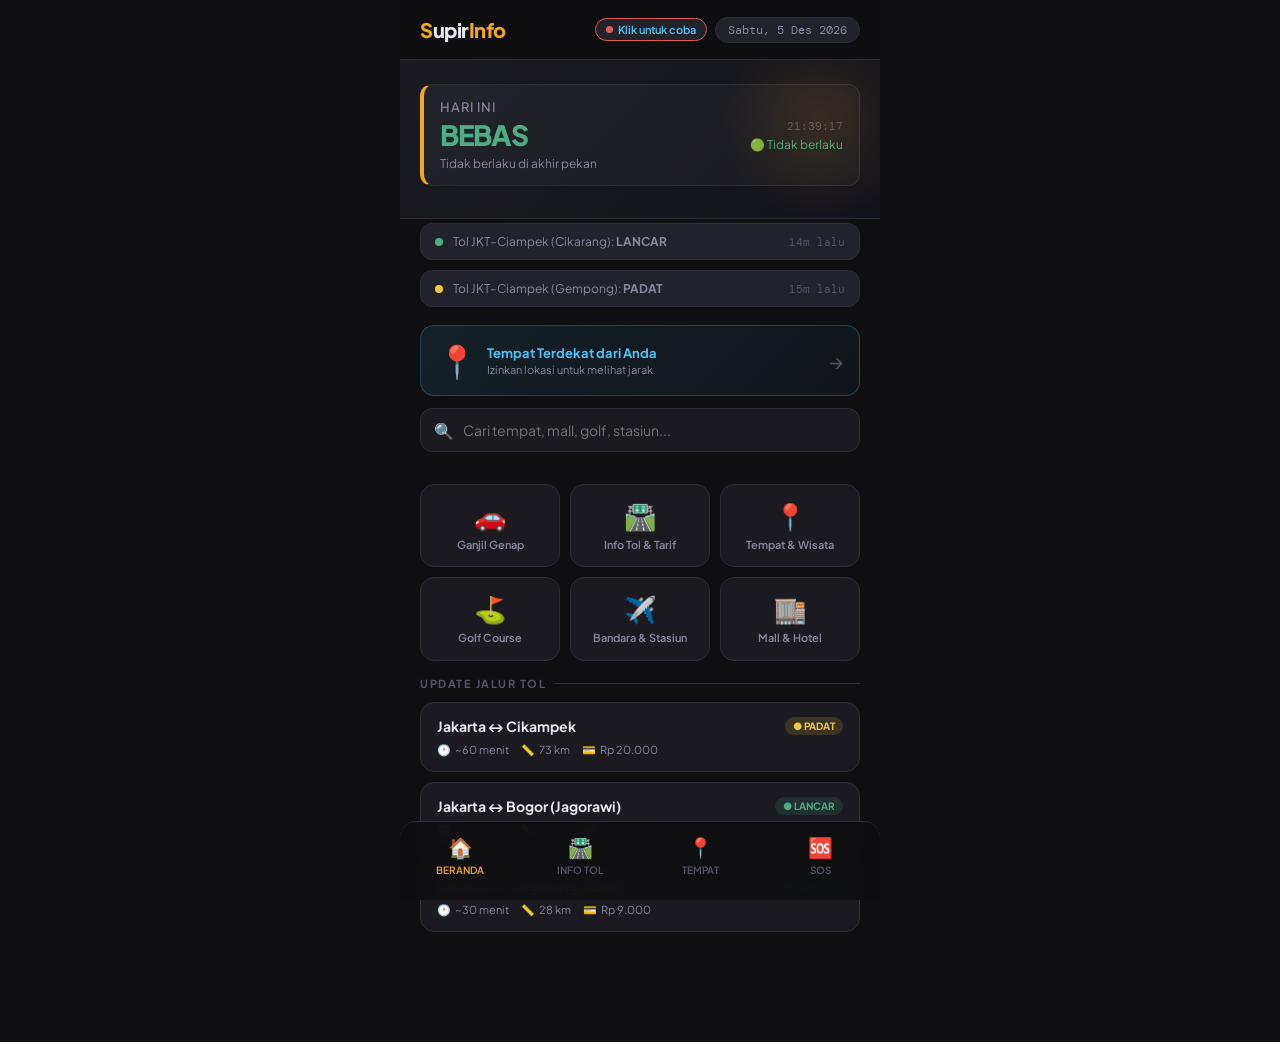
==== commit 1fa6b586: "Add files via upload" ====
--- a/index.html
+++ b/index.html
@@ -1,1445 +1,148 @@
 <!DOCTYPE html>
 <html lang="id">
 <head>
-<meta charset="UTF-8">
-<meta name="viewport" content="width=device-width, initial-scale=1.0">
-<title>SupirInfo — Panduan Lengkap Driver Jabodetabek</title>
-<link href="https://fonts.googleapis.com/css2?family=Plus+Jakarta+Sans:wght@400;500;600;700;800&family=DM+Mono:wght@400;500&display=swap" rel="stylesheet">
-<style>
-:root {
-  --bg: #0f0f12;
-  --surface: #1a1a20;
-  --surface2: #22222a;
-  --border: #2e2e38;
-  --accent: #f5a623;
-  --accent2: #4fc3f7;
-  --green: #4caf84;
-  --red: #e05c5c;
-  --yellow: #f5c842;
-  --text: #e8e8f0;
-  --text2: #8888a0;
-  --text3: #555568;
-  --font: 'Plus Jakarta Sans', sans-serif;
-  --mono: 'DM Mono', monospace;
-}
-* { box-sizing: border-box; margin: 0; padding: 0; }
-body {
-  background: var(--bg);
-  color: var(--text);
-  font-family: var(--font);
-  min-height: 100vh;
-  overflow-x: hidden;
-}
-
-/* HEADER */
-header {
-  position: sticky; top: 0; z-index: 100;
-  background: rgba(15,15,18,0.92);
-  backdrop-filter: blur(12px);
-  border-bottom: 1px solid var(--border);
-  padding: 0 20px;
-  display: flex; align-items: center; justify-content: space-between;
-  height: 60px;
-}
-.logo {
-  font-size: 20px; font-weight: 800; letter-spacing: -0.5px;
-  color: var(--accent);
-}
-.logo span { color: var(--text); }
-.header-right { display: flex; gap: 8px; align-items: center; }
-.date-badge {
-  background: var(--surface2);
-  border: 1px solid var(--border);
-  padding: 4px 12px; border-radius: 20px;
-  font-size: 12px; color: var(--text2);
-  font-family: var(--mono);
-}
-
-/* HERO */
-.hero {
-  padding: 24px 20px 16px;
-  background: linear-gradient(135deg, #1a1a20 0%, #12121a 100%);
-  border-bottom: 1px solid var(--border);
-  position: relative; overflow: hidden;
-}
-.hero::before {
-  content: '';
-  position: absolute; top: -40px; right: -40px;
-  width: 200px; height: 200px;
-  background: radial-gradient(circle, rgba(245,166,35,0.12) 0%, transparent 70%);
-  pointer-events: none;
-}
-.ganjil-genap-banner {
-  background: linear-gradient(135deg, var(--surface2), var(--surface));
-  border: 1px solid var(--border);
-  border-left: 4px solid var(--accent);
-  border-radius: 12px;
-  padding: 14px 16px;
-  margin-bottom: 16px;
-  display: flex; align-items: center; justify-content: space-between;
-}
-.gg-left h2 { font-size: 13px; color: var(--text2); font-weight: 500; text-transform: uppercase; letter-spacing: 1px; }
-.gg-left .gg-status { font-size: 28px; font-weight: 800; letter-spacing: -1px; margin-top: 2px; }
-.gg-left .gg-status.ganjil { color: var(--accent); }
-.gg-left .gg-status.genap { color: var(--accent2); }
-.gg-detail { font-size: 12px; color: var(--text2); margin-top: 4px; }
-.gg-right { text-align: right; }
-.gg-time { font-family: var(--mono); font-size: 11px; color: var(--text3); }
-.gg-info { font-size: 12px; color: var(--text2); margin-top: 4px; }
-
-/* NAV GRID */
-.nav-grid {
-  display: grid; grid-template-columns: repeat(3, 1fr); gap: 10px;
-  padding: 16px 20px;
-}
-.nav-card {
-  background: var(--surface);
-  border: 1px solid var(--border);
-  border-radius: 14px;
-  padding: 14px 10px;
-  text-align: center;
-  cursor: pointer;
-  transition: all 0.2s ease;
-  text-decoration: none; color: inherit;
-}
-.nav-card:hover { border-color: var(--accent); background: var(--surface2); transform: translateY(-1px); }
-.nav-card.active { border-color: var(--accent); background: rgba(245,166,35,0.08); }
-.nav-icon { font-size: 26px; margin-bottom: 6px; }
-.nav-label { font-size: 11px; font-weight: 600; color: var(--text2); line-height: 1.3; }
-
-/* SEARCH */
-.search-bar {
-  margin: 0 20px 16px;
-  position: relative;
-}
-.search-bar input {
-  width: 100%;
-  background: var(--surface);
-  border: 1px solid var(--border);
-  border-radius: 12px;
-  padding: 12px 16px 12px 42px;
-  color: var(--text);
-  font-family: var(--font);
-  font-size: 14px;
-  outline: none;
-  transition: border-color 0.2s;
-}
-.search-bar input:focus { border-color: var(--accent); }
-.search-bar input::placeholder { color: var(--text3); }
-.search-icon { position: absolute; left: 14px; top: 50%; transform: translateY(-50%); color: var(--text3); font-size: 16px; }
-
-/* SECTIONS */
-.section { padding: 0 20px 20px; }
-.section-title {
-  font-size: 11px; font-weight: 700; text-transform: uppercase;
-  letter-spacing: 1.5px; color: var(--text3);
-  margin-bottom: 12px; display: flex; align-items: center; gap: 8px;
-}
-.section-title::after { content: ''; flex: 1; height: 1px; background: var(--border); }
-
-/* TOLL CARDS */
-.toll-card {
-  background: var(--surface);
-  border: 1px solid var(--border);
-  border-radius: 14px;
-  padding: 14px 16px;
-  margin-bottom: 10px;
-  cursor: pointer;
-  transition: all 0.2s;
-}
-.toll-card:hover { border-color: var(--accent2); }
-.toll-header { display: flex; justify-content: space-between; align-items: flex-start; margin-bottom: 8px; }
-.toll-name { font-size: 14px; font-weight: 700; }
-.toll-tarif { font-family: var(--mono); font-size: 13px; color: var(--accent); font-weight: 500; }
-.toll-meta { display: flex; gap: 12px; }
-.toll-item { display: flex; align-items: center; gap: 4px; font-size: 11px; color: var(--text2); }
-.toll-distance { font-family: var(--mono); }
-.status-dot { width: 6px; height: 6px; border-radius: 50%; }
-.status-dot.lancar { background: var(--green); }
-.status-dot.padat { background: var(--yellow); }
-.status-dot.macet { background: var(--red); }
-
-/* STATUS TAG */
-.status-tag {
-  display: inline-flex; align-items: center; gap: 4px;
-  padding: 3px 8px; border-radius: 20px;
-  font-size: 10px; font-weight: 700; text-transform: uppercase; letter-spacing: 0.5px;
-}
-.status-tag.lancar { background: rgba(76,175,132,0.15); color: var(--green); }
-.status-tag.padat { background: rgba(245,200,66,0.15); color: var(--yellow); }
-.status-tag.macet { background: rgba(224,92,92,0.15); color: var(--red); }
-
-/* PLACE CARD */
-.place-card {
-  background: var(--surface);
-  border: 1px solid var(--border);
-  border-radius: 14px;
-  padding: 14px 16px;
-  margin-bottom: 10px;
-  cursor: pointer;
-  transition: all 0.2s;
-  display: flex; gap: 12px; align-items: flex-start;
-}
-.place-card:hover { border-color: var(--accent2); }
-.place-icon-box {
-  width: 44px; height: 44px;
-  background: var(--surface2);
-  border-radius: 12px;
-  display: flex; align-items: center; justify-content: center;
-  font-size: 20px; flex-shrink: 0;
-  border: 1px solid var(--border);
-}
-.place-info { flex: 1; }
-.place-name { font-size: 14px; font-weight: 700; margin-bottom: 3px; }
-.place-meta { font-size: 12px; color: var(--text2); margin-bottom: 6px; }
-.place-tags { display: flex; flex-wrap: wrap; gap: 4px; }
-.place-tag {
-  padding: 2px 8px; border-radius: 20px;
-  font-size: 10px; font-weight: 600;
-  background: var(--surface2); border: 1px solid var(--border);
-  color: var(--text2);
-}
-.place-tag.highlight { border-color: var(--accent); color: var(--accent); background: rgba(245,166,35,0.08); }
-
-/* FILTER TABS */
-.filter-tabs {
-  display: flex; gap: 6px; overflow-x: auto;
-  padding: 0 20px 14px;
-  scrollbar-width: none;
-}
-.filter-tabs::-webkit-scrollbar { display: none; }
-.filter-tab {
-  padding: 7px 14px; border-radius: 20px;
-  font-size: 12px; font-weight: 600;
-  white-space: nowrap; cursor: pointer;
-  border: 1px solid var(--border);
-  background: var(--surface);
-  color: var(--text2);
-  transition: all 0.2s;
-}
-.filter-tab.active { background: var(--accent); border-color: var(--accent); color: #000; }
-.filter-tab:hover:not(.active) { border-color: var(--text3); }
-
-/* MODAL / DETAIL VIEW */
-.modal-overlay {
-  display: none;
-  position: fixed; inset: 0;
-  background: rgba(0,0,0,0.7);
-  z-index: 200; backdrop-filter: blur(4px);
-}
-.modal-overlay.show { display: flex; align-items: flex-end; }
-.modal {
-  background: var(--surface);
-  border-radius: 20px 20px 0 0;
-  border: 1px solid var(--border);
-  border-bottom: none;
-  width: 100%; max-height: 80vh;
-  overflow-y: auto;
-  padding: 20px;
-  transform: translateY(100%);
-  transition: transform 0.3s ease;
-}
-.modal-overlay.show .modal { transform: translateY(0); }
-.modal-handle { width: 40px; height: 4px; background: var(--border); border-radius: 2px; margin: 0 auto 16px; }
-.modal-title { font-size: 18px; font-weight: 800; margin-bottom: 4px; }
-.modal-sub { font-size: 13px; color: var(--text2); margin-bottom: 16px; }
-.modal-close { position: absolute; right: 20px; top: 20px; background: var(--surface2); border: 1px solid var(--border); border-radius: 50%; width: 32px; height: 32px; display: flex; align-items: center; justify-content: center; cursor: pointer; font-size: 14px; color: var(--text2); }
-.detail-row {
-  display: flex; justify-content: space-between; align-items: center;
-  padding: 10px 0; border-bottom: 1px solid var(--border);
-  font-size: 13px;
-}
-.detail-row:last-child { border-bottom: none; }
-.detail-label { color: var(--text2); }
-.detail-value { font-weight: 600; font-family: var(--mono); }
-.detail-value.accent { color: var(--accent); }
-.detail-value.green { color: var(--green); }
-.detail-value.red { color: var(--red); }
-
-/* BOTTOM NAV */
-.bottom-nav {
-  position: fixed; bottom: 0; left: 0; right: 0;
-  background: rgba(15,15,18,0.95);
-  backdrop-filter: blur(12px);
-  border-top: 1px solid var(--border);
-  display: flex; padding: 8px 0 20px;
-  z-index: 100;
-}
-.bottom-nav-item {
-  flex: 1; display: flex; flex-direction: column; align-items: center;
-  gap: 4px; cursor: pointer; padding: 4px;
-  transition: color 0.2s;
-  color: var(--text3);
-  font-size: 10px; font-weight: 600;
-  text-transform: uppercase; letter-spacing: 0.5px;
-}
-.bottom-nav-item.active { color: var(--accent); }
-.bottom-nav-icon { font-size: 20px; }
-
-/* MAIN CONTENT AREA */
-.main { padding-bottom: 80px; }
-.page { display: none; }
-.page.active { display: block; }
-
-/* GANJIL GENAP TABLE */
-.gg-table { width: 100%; border-collapse: collapse; font-size: 12px; }
-.gg-table th { background: var(--surface2); padding: 8px 10px; text-align: left; color: var(--text3); font-size: 10px; text-transform: uppercase; letter-spacing: 0.5px; }
-.gg-table td { padding: 10px 10px; border-bottom: 1px solid var(--border); vertical-align: top; }
-.gg-table tr:hover td { background: var(--surface2); }
-.ruas { font-weight: 600; font-size: 12px; }
-.jam { font-family: var(--mono); color: var(--text2); font-size: 11px; }
-.gg-badge { display: inline-block; padding: 2px 6px; border-radius: 4px; font-size: 9px; font-weight: 700; }
-.gg-badge.g { background: rgba(245,166,35,0.15); color: var(--accent); }
-.gg-badge.e { background: rgba(79,195,247,0.15); color: var(--accent2); }
-.gg-badge.ge { background: rgba(76,175,132,0.15); color: var(--green); }
-
-/* CALCULATOR */
-.calc-card {
-  background: var(--surface);
-  border: 1px solid var(--border);
-  border-radius: 14px;
-  padding: 16px;
-  margin-bottom: 12px;
-}
-.calc-label { font-size: 11px; color: var(--text3); font-weight: 600; text-transform: uppercase; letter-spacing: 0.5px; margin-bottom: 8px; }
-.calc-select, .calc-input {
-  width: 100%;
-  background: var(--surface2);
-  border: 1px solid var(--border);
-  border-radius: 10px;
-  padding: 10px 14px;
-  color: var(--text);
-  font-family: var(--font);
-  font-size: 14px;
-  outline: none;
-  margin-bottom: 10px;
-  appearance: none;
-}
-.calc-select:focus, .calc-input:focus { border-color: var(--accent); }
-.calc-btn {
-  width: 100%;
-  background: var(--accent);
-  color: #000;
-  border: none;
-  border-radius: 12px;
-  padding: 13px;
-  font-family: var(--font);
-  font-size: 14px; font-weight: 800;
-  cursor: pointer; letter-spacing: 0.5px;
-  transition: opacity 0.2s;
-}
-.calc-btn:hover { opacity: 0.9; }
-.result-box {
-  background: var(--surface2);
-  border: 1px solid var(--border);
-  border-radius: 14px;
-  padding: 16px;
-  margin-top: 12px;
-  display: none;
-}
-.result-box.show { display: block; }
-.result-title { font-size: 11px; color: var(--text3); font-weight: 600; text-transform: uppercase; letter-spacing: 0.5px; margin-bottom: 12px; }
-.result-main { font-size: 28px; font-weight: 800; color: var(--accent); font-family: var(--mono); }
-.result-sub { font-size: 12px; color: var(--text2); margin-top: 4px; }
-
-/* UPDATE TICKER */
-.update-ticker {
-  background: var(--surface2);
-  border: 1px solid var(--border);
-  border-radius: 12px;
-  padding: 10px 14px;
-  margin-bottom: 10px;
-  display: flex; align-items: center; gap: 10px;
-  font-size: 12px;
-}
-.ticker-dot { width: 8px; height: 8px; border-radius: 50%; flex-shrink: 0; }
-.ticker-text { flex: 1; color: var(--text2); }
-.ticker-time { color: var(--text3); font-family: var(--mono); font-size: 11px; }
-
-/* RESPONSIVE */
-@media(min-width: 480px) {
-  body { max-width: 480px; margin: 0 auto; }
-}
-
-/* ANIMATIONS */
-@keyframes fadeIn { from { opacity: 0; transform: translateY(8px); } to { opacity: 1; transform: translateY(0); } }
-.page.active { animation: fadeIn 0.25s ease; }
-
-/* CHIP */
-.chip-row { display: flex; flex-wrap: wrap; gap: 6px; margin-bottom: 12px; }
-.chip {
-  padding: 5px 12px; border-radius: 20px;
-  font-size: 11px; font-weight: 600;
-  border: 1px solid var(--border);
-  background: var(--surface2);
-  color: var(--text2); cursor: pointer;
-  transition: all 0.15s;
-}
-.chip:hover { border-color: var(--accent); color: var(--accent); }
-.chip.active { border-color: var(--accent); background: rgba(245,166,35,0.1); color: var(--accent); }
-
-/* SOS */
-.sos-card {
-  background: rgba(224,92,92,0.08);
-  border: 1px solid rgba(224,92,92,0.3);
-  border-radius: 14px; padding: 14px 16px; margin-bottom: 10px;
-  display: flex; align-items: center; gap: 12px;
-}
-.sos-icon { font-size: 28px; }
-.sos-info { flex: 1; }
-.sos-name { font-size: 14px; font-weight: 700; }
-.sos-number { font-family: var(--mono); font-size: 13px; color: var(--accent); margin-top: 2px; }
-.sos-desc { font-size: 11px; color: var(--text2); margin-top: 2px; }
-.sos-call { background: var(--red); color: #fff; border: none; border-radius: 10px; padding: 8px 14px; font-family: var(--font); font-size: 12px; font-weight: 700; cursor: pointer; }
-
-.info-box {
-  background: rgba(79,195,247,0.07);
-  border: 1px solid rgba(79,195,247,0.2);
-  border-radius: 12px; padding: 12px 14px; margin-bottom: 12px;
-  font-size: 12px; color: var(--text2); line-height: 1.6;
-}
-.info-box strong { color: var(--accent2); }
-
-</style>
+  <meta charset="UTF-8">
+  <meta name="viewport" content="width=device-width, initial-scale=1.0, user-scalable=no, viewport-fit=cover">
+  <title>SupirInfo — Panduan Lengkap Driver Jabodetabek</title>
+  <link href="https://fonts.googleapis.com/css2?family=Plus+Jakarta+Sans:wght@400;500;600;700;800&family=DM+Mono:wght@400;500&display=swap" rel="stylesheet">
+  <link rel="stylesheet" href="style.css">
 </head>
 <body>
+  <header>
+    <div class="logo" onclick="switchPage('beranda')">S<span>upir</span>Info</div>
+    <div class="header-right">
+      <div class="loc-badge pulsing" id="locBadge" onclick="refreshLocation()" title="Refresh lokasi">
+        <div class="loc-dot" id="locDot"></div>
+        <span id="locLabel">Deteksi...</span>
+      </div>
+      <div class="date-badge" id="headerDate"></div>
+    </div>
+  </header>
 
-<header>
-  <div class="logo">S<span>upir</span>Info</div>
-  <div class="header-right">
-    <div class="date-badge" id="headerDate">Selasa, 28 Nov 2023</div>
-  </div>
-</header>
+  <div class="toast-container" id="toastContainer"></div>
 
-<div class="main">
-
-<!-- PAGE: BERANDA -->
-<div class="page active" id="page-beranda">
-  <div class="hero">
-    <div class="ganjil-genap-banner">
-      <div class="gg-left">
-        <h2>Hari Ini</h2>
-        <div class="gg-status ganjil" id="ggStatus">GANJIL</div>
-        <div class="gg-detail" id="ggDetail">Berlaku 06:00–10:00 & 16:00–21:00</div>
+  <div class="main">
+    <!-- PAGE: BERANDA -->
+    <div class="page active" id="page-beranda">
+      <div class="hero">
+        <div class="ganjil-genap-banner" onclick="switchPage('ganjil-genap')">
+          <div class="gg-left">
+            <h2>Hari Ini</h2>
+            <div class="gg-status ganjil" id="ggStatus">GANJIL</div>
+            <div class="gg-detail" id="ggDetail"></div>
+          </div>
+          <div class="gg-right">
+            <div class="gg-time" id="ggClock">--:--:--</div>
+            <div class="gg-info" id="ggActiveNow">Sedang berlaku</div>
+          </div>
+        </div>
       </div>
-      <div class="gg-right">
-        <div class="gg-time" id="ggClock">--:--:--</div>
-        <div class="gg-info" id="ggActiveNow">Sedang berlaku</div>
+      <div id="tickerContainer" style="padding:4px 20px 0;"></div>
+      <div style="padding:8px 20px 0">
+        <div class="near-me-banner" onclick="showNearMe()">
+          <div class="near-me-icon">📍</div>
+          <div class="near-me-text">
+            <div class="near-me-title">Tempat Terdekat dari Anda</div>
+            <div class="near-me-sub" id="nearMeSub">Izinkan lokasi untuk melihat jarak</div>
+          </div>
+          <div style="font-size:20px;color:var(--text3)">→</div>
+        </div>
       </div>
-    </div>
-  </div>
-
-  <div style="padding:4px 20px 0; display:flex; gap:8px; flex-wrap:wrap;">
-    <div class="update-ticker">
-      <div class="ticker-dot" style="background:var(--green)"></div>
-      <div class="ticker-text">Tol JKT–Ciampek (Cikarang): <strong>LANCAR</strong></div>
-      <div class="ticker-time">14m lalu</div>
-    </div>
-  </div>
-  <div style="padding:0 20px 4px; display:flex; gap:8px; flex-wrap:wrap;">
-    <div class="update-ticker">
-      <div class="ticker-dot" style="background:var(--yellow)"></div>
-      <div class="ticker-text">Tol JKT–Ciampek (Gempong): <strong>PADAT</strong></div>
-      <div class="ticker-time">15m lalu</div>
-    </div>
-  </div>
-
-  <div class="nav-grid">
-    <div class="nav-card" onclick="switchPage('ganjil-genap')">
-      <div class="nav-icon">🚗</div>
-      <div class="nav-label">Ganjil Genap</div>
-    </div>
-    <div class="nav-card" onclick="switchPage('toll')">
-      <div class="nav-icon">🛣️</div>
-      <div class="nav-label">Info Tol & Tarif</div>
-    </div>
-    <div class="nav-card" onclick="switchPage('tempat')">
-      <div class="nav-icon">📍</div>
-      <div class="nav-label">Tempat & Wisata</div>
-    </div>
-    <div class="nav-card" onclick="switchPage('golf')">
-      <div class="nav-icon">⛳</div>
-      <div class="nav-label">Golf Course</div>
-    </div>
-    <div class="nav-card" onclick="switchPage('bandara')">
-      <div class="nav-icon">✈️</div>
-      <div class="nav-label">Bandara & Stasiun</div>
-    </div>
-    <div class="nav-card" onclick="switchPage('mall')">
-      <div class="nav-icon">🏬</div>
-      <div class="nav-label">Mall & Hotel</div>
-    </div>
-  </div>
-
-  <div class="section">
-    <div class="section-title">Update Jalur Tol</div>
-    <div class="toll-card">
-      <div class="toll-header">
-        <div class="toll-name">Tol Jagorawi</div>
-        <span class="status-tag lancar">● Lancar</span>
+      <div class="search-bar">
+        <span class="search-icon">🔍</span>
+        <input type="text" id="mainSearch" placeholder="Cari tempat, mall, golf, stasiun..." oninput="handleMainSearch(this.value)">
+        <div class="search-results" id="searchResults"></div>
       </div>
-      <div class="toll-meta">
-        <div class="toll-item">🕐 <span>~25 menit</span></div>
-        <div class="toll-item">📏 <span class="toll-distance">50 km</span></div>
-        <div class="toll-item">💳 <span class="toll-distance">Rp 14.000</span></div>
+      <div class="nav-grid">
+        <div class="nav-card" onclick="switchPage('ganjil-genap')"><div class="nav-icon">🚗</div><div class="nav-label">Ganjil Genap</div></div>
+        <div class="nav-card" onclick="switchPage('toll')"><div class="nav-icon">🛣️</div><div class="nav-label">Info Tol & Tarif</div></div>
+        <div class="nav-card" onclick="switchPage('tempat')"><div class="nav-icon">📍</div><div class="nav-label">Tempat & Wisata</div></div>
+        <div class="nav-card" onclick="switchPage('golf')"><div class="nav-icon">⛳</div><div class="nav-label">Golf Course</div></div>
+        <div class="nav-card" onclick="switchPage('bandara')"><div class="nav-icon">✈️</div><div class="nav-label">Bandara & Stasiun</div></div>
+        <div class="nav-card" onclick="switchPage('mall')"><div class="nav-icon">🏬</div><div class="nav-label">Mall & Hotel</div></div>
       </div>
-    </div>
-    <div class="toll-card">
-      <div class="toll-header">
-        <div class="toll-name">Tol Jakarta–Cikampek</div>
-        <span class="status-tag padat">● Padat</span>
-      </div>
-      <div class="toll-meta">
-        <div class="toll-item">🕐 <span>~55 menit</span></div>
-        <div class="toll-item">📏 <span class="toll-distance">73 km</span></div>
-        <div class="toll-item">💳 <span class="toll-distance">Rp 20.000</span></div>
-      </div>
-    </div>
-    <div class="toll-card">
-      <div class="toll-header">
-        <div class="toll-name">Tol JORR</div>
-        <span class="status-tag lancar">● Lancar</span>
-      </div>
-      <div class="toll-meta">
-        <div class="toll-item">🕐 <span>~20 menit</span></div>
-        <div class="toll-item">📏 <span class="toll-distance">45 km</span></div>
-        <div class="toll-item">💳 <span class="toll-distance">Rp 15.500</span></div>
-      </div>
-    </div>
-  </div>
-</div>
-
-<!-- PAGE: GANJIL GENAP -->
-<div class="page" id="page-ganjil-genap">
-  <div style="padding:16px 20px 0">
-    <div class="info-box">
-      <strong>Ganjil Genap</strong> berlaku Senin–Jumat (kecuali hari libur nasional), pukul <strong>06:00–10:00</strong> dan <strong>16:00–21:00</strong>. Kendaraan dengan plat sesuai hari (Ganjil/Genap) dilarang melintas di ruas tertentu.
-    </div>
-  </div>
-  <div class="section">
-    <div class="section-title">Ruas Ganjil Genap Jakarta 2024</div>
-    <div style="overflow-x:auto; border-radius:12px; border:1px solid var(--border);">
-    <table class="gg-table">
-      <thead>
-        <tr>
-          <th>Ruas Jalan</th>
-          <th>Jam</th>
-          <th>Hari</th>
-        </tr>
-      </thead>
-      <tbody>
-        <tr>
-          <td><div class="ruas">Jl. Sudirman</div><div style="font-size:11px;color:var(--text3)">Bundaran Senayan–Jl. Ridwan Rais</div></td>
-          <td><div class="jam">06:00–10:00</div><div class="jam">16:00–21:00</div></td>
-          <td><span class="gg-badge ge">Sen–Jum</span></td>
-        </tr>
-        <tr>
-          <td><div class="ruas">Jl. MH Thamrin</div><div style="font-size:11px;color:var(--text3)">Bundaran HI–Jl. Medan Merdeka Barat</div></td>
-          <td><div class="jam">06:00–10:00</div><div class="jam">16:00–21:00</div></td>
-          <td><span class="gg-badge ge">Sen–Jum</span></td>
-        </tr>
-        <tr>
-          <td><div class="ruas">Jl. Gatot Subroto</div><div style="font-size:11px;color:var(--text3)">Bundaran Slipi–Semanggi</div></td>
-          <td><div class="jam">06:00–10:00</div><div class="jam">16:00–21:00</div></td>
-          <td><span class="gg-badge ge">Sen–Jum</span></td>
-        </tr>
-        <tr>
-          <td><div class="ruas">Jl. HR Rasuna Said</div><div style="font-size:11px;color:var(--text3)">Kuningan–Semanggi</div></td>
-          <td><div class="jam">06:00–10:00</div><div class="jam">16:00–21:00</div></td>
-          <td><span class="gg-badge ge">Sen–Jum</span></td>
-        </tr>
-        <tr>
-          <td><div class="ruas">Jl. Merdeka Barat/Utara</div><div style="font-size:11px;color:var(--text3)">Gambir area</div></td>
-          <td><div class="jam">06:00–10:00</div><div class="jam">16:00–21:00</div></td>
-          <td><span class="gg-badge ge">Sen–Jum</span></td>
-        </tr>
-        <tr>
-          <td><div class="ruas">Jl. Sisingamangaraja</div><div style="font-size:11px;color:var(--text3)">Blok M area</div></td>
-          <td><div class="jam">06:00–10:00</div><div class="jam">16:00–21:00</div></td>
-          <td><span class="gg-badge ge">Sen–Jum</span></td>
-        </tr>
-        <tr>
-          <td><div class="ruas">Jl. Tentara Pelajar</div><div style="font-size:11px;color:var(--text3)">Petamburan–Slipi</div></td>
-          <td><div class="jam">06:00–10:00</div><div class="jam">16:00–21:00</div></td>
-          <td><span class="gg-badge ge">Sen–Jum</span></td>
-        </tr>
-        <tr>
-          <td><div class="ruas">Jl. Fatmawati</div><div style="font-size:11px;color:var(--text3)">Cilandak–Pondok Indah</div></td>
-          <td><div class="jam">06:00–10:00</div><div class="jam">16:00–21:00</div></td>
-          <td><span class="gg-badge ge">Sen–Jum</span></td>
-        </tr>
-        <tr>
-          <td><div class="ruas">Tol Dalam Kota</div><div style="font-size:11px;color:var(--text3)">Slipi–Cawang–Tanjung Priok</div></td>
-          <td><div class="jam">06:00–10:00</div><div class="jam">16:00–21:00</div></td>
-          <td><span class="gg-badge ge">Sen–Jum</span></td>
-        </tr>
-        <tr>
-          <td><div class="ruas">Tol Jakarta–Cikampek</div><div style="font-size:11px;color:var(--text3)">Halim–Bekasi Barat (Km 0–47)</div></td>
-          <td><div class="jam">06:00–10:00</div><div class="jam">16:00–21:00</div></td>
-          <td><span class="gg-badge ge">Sen–Jum</span></td>
-        </tr>
-      </tbody>
-    </table>
+      <div class="section" id="homeTollUpdates"></div>
     </div>
 
-    <div style="margin-top:16px">
-      <div class="section-title">Cek Plat Nomor</div>
-      <div class="calc-card">
-        <div class="calc-label">Masukkan Nomor Plat</div>
-        <input class="calc-input" type="text" id="platInput" placeholder="Contoh: B 1234 ABC" style="text-transform:uppercase" oninput="this.value=this.value.toUpperCase()">
-        <button class="calc-btn" onclick="cekPlat()">CEK STATUS PLAT</button>
-        <div class="result-box" id="platResult">
-          <div class="result-title">Hasil Cek</div>
-          <div class="result-main" id="platResultVal">—</div>
-          <div class="result-sub" id="platResultSub">—</div>
-        </div>
+    <!-- PAGE: GANJIL GENAP -->
+    <div class="page" id="page-ganjil-genap">
+      <div style="padding:16px 20px 0">
+        <div class="info-box"><strong>Ganjil Genap</strong> berlaku Senin–Jumat (kecuali hari libur nasional), pukul <strong>06:00–10:00</strong> dan <strong>16:00–21:00</strong>.</div>
       </div>
-    </div>
-  </div>
-</div>
-
-<!-- PAGE: TOLL -->
-<div class="page" id="page-toll">
-  <div style="padding:16px 20px 8px">
-    <div class="calc-card">
-      <div class="calc-label">Hitung Tarif Tol</div>
-      <select class="calc-select" id="tollAsal">
-        <option value="">-- Pilih Gerbang Asal --</option>
-        <option value="cikampek">Cikampek</option>
-        <option value="bekasi_barat">Bekasi Barat</option>
-        <option value="cibitung">Cibitung</option>
-        <option value="cikarang">Cikarang Utama</option>
-        <option value="halim">Halim</option>
-        <option value="pondok_gede">Pondok Gede</option>
-        <option value="cengkareng">Cengkareng (Bandara)</option>
-        <option value="bogor">Bogor (Jagorawi)</option>
-        <option value="ciawi">Ciawi</option>
-        <option value="serpong">Serpong</option>
-        <option value="tangerang">Tangerang</option>
-        <option value="karawang">Karawang</option>
-      </select>
-      <select class="calc-select" id="tollTujuan">
-        <option value="">-- Pilih Gerbang Tujuan --</option>
-        <option value="tomang">Tomang / Jakarta Barat</option>
-        <option value="semanggi">Semanggi / Sudirman</option>
-        <option value="cawang">Cawang / Jakarta Selatan</option>
-        <option value="tanjung_priok">Tanjung Priok</option>
-        <option value="pluit">Pluit / Jakarta Utara</option>
-        <option value="bekasi_barat">Bekasi Barat</option>
-        <option value="bekasi_timur">Bekasi Timur</option>
-        <option value="cibubur">Cibubur</option>
-        <option value="cinere">Cinere</option>
-        <option value="serpong">Serpong / BSD</option>
-        <option value="tangerang">Tangerang Kota</option>
-      </select>
-      <select class="calc-select" id="tollGol">
-        <option value="1">Golongan I (Sedan/SUV)</option>
-        <option value="2">Golongan II (MPV/Pickup kecil)</option>
-        <option value="3">Golongan III (Truk 2 as)</option>
-        <option value="4">Golongan IV (Truk 3 as)</option>
-        <option value="5">Golongan V (Truk 5 as)</option>
-      </select>
-      <button class="calc-btn" onclick="hitungToll()">HITUNG TARIF</button>
-      <div class="result-box" id="tollResult">
-        <div class="result-title">Estimasi Perjalanan</div>
-        <div class="result-main" id="tollResultTarif">—</div>
-        <div class="result-sub" id="tollResultInfo">—</div>
-      </div>
-    </div>
-  </div>
-
-  <div class="section">
-    <div class="section-title">Tarif Populer (Gol I)</div>
-
-    <div class="toll-card" onclick="showTollDetail('jakarta-cikampek')">
-      <div class="toll-header">
-        <div class="toll-name">Jakarta ↔ Cikampek</div>
-        <div class="toll-tarif">Rp 20.000</div>
-      </div>
-      <div class="toll-meta">
-        <div class="toll-item">📏 <span class="toll-distance">73 km</span></div>
-        <div class="toll-item">🕐 <span>~60 menit</span></div>
-        <div class="toll-item"><span class="status-tag padat">● Padat</span></div>
-      </div>
-    </div>
-
-    <div class="toll-card" onclick="showTollDetail('jakarta-bogor')">
-      <div class="toll-header">
-        <div class="toll-name">Jakarta ↔ Bogor (Jagorawi)</div>
-        <div class="toll-tarif">Rp 14.000</div>
-      </div>
-      <div class="toll-meta">
-        <div class="toll-item">📏 <span class="toll-distance">50 km</span></div>
-        <div class="toll-item">🕐 <span>~45 menit</span></div>
-        <div class="toll-item"><span class="status-tag lancar">● Lancar</span></div>
-      </div>
-    </div>
-
-    <div class="toll-card">
-      <div class="toll-header">
-        <div class="toll-name">Jakarta ↔ Tangerang (JORR)</div>
-        <div class="toll-tarif">Rp 9.000</div>
-      </div>
-      <div class="toll-meta">
-        <div class="toll-item">📏 <span class="toll-distance">28 km</span></div>
-        <div class="toll-item">🕐 <span>~30 menit</span></div>
-        <div class="toll-item"><span class="status-tag lancar">● Lancar</span></div>
-      </div>
-    </div>
-
-    <div class="toll-card">
-      <div class="toll-header">
-        <div class="toll-name">Jakarta ↔ Bekasi</div>
-        <div class="toll-tarif">Rp 12.500</div>
-      </div>
-      <div class="toll-meta">
-        <div class="toll-item">📏 <span class="toll-distance">32 km</span></div>
-        <div class="toll-item">🕐 <span>~40 menit</span></div>
-        <div class="toll-item"><span class="status-tag padat">● Padat</span></div>
-      </div>
-    </div>
-
-    <div class="toll-card">
-      <div class="toll-header">
-        <div class="toll-name">Jakarta ↔ Karawang</div>
-        <div class="toll-tarif">Rp 35.000</div>
-      </div>
-      <div class="toll-meta">
-        <div class="toll-item">📏 <span class="toll-distance">85 km</span></div>
-        <div class="toll-item">🕐 <span>~75 menit</span></div>
-        <div class="toll-item"><span class="status-tag lancar">● Lancar</span></div>
-      </div>
-    </div>
-
-    <div class="toll-card">
-      <div class="toll-header">
-        <div class="toll-name">Bandara Soekarno-Hatta</div>
-        <div class="toll-tarif">Rp 18.500</div>
-      </div>
-      <div class="toll-meta">
-        <div class="toll-item">📏 <span class="toll-distance">22 km</span></div>
-        <div class="toll-item">🕐 <span>~35 menit</span></div>
-        <div class="toll-item"><span class="status-tag lancar">● Lancar</span></div>
-      </div>
-    </div>
-
-    <div class="toll-card">
-      <div class="toll-header">
-        <div class="toll-name">JORR (Lingkar Luar)</div>
-        <div class="toll-tarif">Rp 15.500</div>
-      </div>
-      <div class="toll-meta">
-        <div class="toll-item">📏 <span class="toll-distance">45 km</span></div>
-        <div class="toll-item">🕐 <span>~50 menit</span></div>
-        <div class="toll-item"><span class="status-tag lancar">● Lancar</span></div>
-      </div>
-    </div>
-
-    <div class="toll-card">
-      <div class="toll-header">
-        <div class="toll-name">Depok–Antasari (Desari)</div>
-        <div class="toll-tarif">Rp 11.500</div>
-      </div>
-      <div class="toll-meta">
-        <div class="toll-item">📏 <span class="toll-distance">21 km</span></div>
-        <div class="toll-item">🕐 <span>~25 menit</span></div>
-        <div class="toll-item"><span class="status-tag lancar">● Lancar</span></div>
-      </div>
-    </div>
-  </div>
-</div>
-
-<!-- PAGE: TEMPAT -->
-<div class="page" id="page-tempat">
-  <div class="filter-tabs" id="tempatFilter">
-    <div class="filter-tab active" onclick="filterTempat('semua',this)">Semua</div>
-    <div class="filter-tab" onclick="filterTempat('wisata',this)">Wisata</div>
-    <div class="filter-tab" onclick="filterTempat('pusat',this)">Pusat Kota</div>
-    <div class="filter-tab" onclick="filterTempat('bekasi',this)">Bekasi</div>
-    <div class="filter-tab" onclick="filterTempat('bogor',this)">Bogor</div>
-    <div class="filter-tab" onclick="filterTempat('karawang',this)">Karawang</div>
-    <div class="filter-tab" onclick="filterTempat('tangerang',this)">Tangerang</div>
-  </div>
-  <div class="section" id="tempatList">
-    <!-- rendered by JS -->
-  </div>
-</div>
-
-<!-- PAGE: GOLF -->
-<div class="page" id="page-golf">
-  <div class="filter-tabs">
-    <div class="filter-tab active">Semua</div>
-    <div class="filter-tab">Jakarta</div>
-    <div class="filter-tab">Bekasi</div>
-    <div class="filter-tab">Karawang</div>
-    <div class="filter-tab">Bogor</div>
-    <div class="filter-tab">Tangerang</div>
-  </div>
-  <div class="section">
-    <div class="section-title">Golf Course Jabodetabek–Karawang</div>
-
-    <div class="place-card">
-      <div class="place-icon-box">⛳</div>
-      <div class="place-info">
-        <div class="place-name">Pondok Indah Golf</div>
-        <div class="place-meta">📍 Jakarta Selatan · ⭐ 4.7</div>
-        <div class="place-tags">
-          <span class="place-tag highlight">Drop-off Mudah</span>
-          <span class="place-tag">Ruang Tunggu</span>
-          <span class="place-tag">Parkir Luas</span>
-          <span class="place-tag">27 Hole</span>
+      <div class="section">
+        <div class="section-title">Ruas Ganjil Genap Jakarta 2024</div>
+        <div id="ggTableContainer" style="overflow-x:auto;border-radius:12px;border:1px solid var(--border);"></div>
+        <div style="margin-top:16px">
+          <div class="section-title">Cek Plat Nomor</div>
+          <div class="calc-card">
+            <div class="calc-label">Masukkan Nomor Plat</div>
+            <input class="calc-input" type="text" id="platInput" placeholder="Contoh: B 1234 ABC" style="text-transform:uppercase" oninput="this.value=this.value.toUpperCase()">
+            <button class="calc-btn" onclick="cekPlat()">CEK STATUS PLAT</button>
+            <div class="result-box" id="platResult">
+              <div class="result-title">Hasil Cek</div>
+              <div class="result-main" id="platResultVal">—</div>
+              <div class="result-sub" id="platResultSub">—</div>
+            </div>
+          </div>
         </div>
       </div>
     </div>
 
-    <div class="place-card">
-      <div class="place-icon-box">⛳</div>
-      <div class="place-info">
-        <div class="place-name">Jabotabek Golf & Country Club</div>
-        <div class="place-meta">📍 Cikarang · ⭐ 4.6</div>
-        <div class="place-tags">
-          <span class="place-tag highlight">Drop-off Mudah</span>
-          <span class="place-tag">Ruang Tunggu Supir</span>
-          <span class="place-tag">Parkir Teduh</span>
-        </div>
-      </div>
+    <!-- PAGE: TOLL -->
+    <div class="page" id="page-toll">
+      <div id="tollCalculator" style="padding:16px 20px 8px"></div>
+      <div class="section" id="tollListSection"></div>
     </div>
 
-    <div class="place-card">
-      <div class="place-icon-box">⛳</div>
-      <div class="place-info">
-        <div class="place-name">Royale Jakarta Golf Club</div>
-        <div class="place-meta">📍 Jakarta Timur · ⭐ 4.5</div>
-        <div class="place-tags">
-          <span class="place-tag highlight">Akses Drop-off Mudah</span>
-          <span class="place-tag">Ada Ruang Tunggu Supir</span>
-          <span class="place-tag">Parkir Teduh</span>
-        </div>
-      </div>
+    <!-- PAGE: TEMPAT -->
+    <div class="page" id="page-tempat">
+      <div class="filter-tabs" id="tempatFilter"></div>
+      <div class="section" id="tempatList"></div>
     </div>
 
-    <div class="place-card">
-      <div class="place-icon-box">⛳</div>
-      <div class="place-info">
-        <div class="place-name">Sentul Highlands Golf Club</div>
-        <div class="place-meta">📍 Sentul, Bogor · ⭐ 4.8</div>
-        <div class="place-tags">
-          <span class="place-tag highlight">Akses Drop-off Mudah</span>
-          <span class="place-tag">Ruang Tunggu Supir</span>
-          <span class="place-tag">Parkir Teduh</span>
-          <span class="place-tag">18 Hole</span>
-        </div>
-      </div>
+    <!-- PAGE: GOLF -->
+    <div class="page" id="page-golf">
+      <div class="filter-tabs" id="golfFilter"></div>
+      <div class="section" id="golfList"></div>
     </div>
 
-    <div class="place-card">
-      <div class="place-icon-box">⛳</div>
-      <div class="place-info">
-        <div class="place-name">Karawang Golf & Country Club</div>
-        <div class="place-meta">📍 Karawang · ⭐ 4.4</div>
-        <div class="place-tags">
-          <span class="place-tag highlight">Drop-off Mudah</span>
-          <span class="place-tag">Parkir Luas</span>
-          <span class="place-tag">18 Hole</span>
-        </div>
-      </div>
+    <!-- PAGE: BANDARA & STASIUN -->
+    <div class="page" id="page-bandara">
+      <div class="section" id="bandaraList"></div>
     </div>
 
-    <div class="place-card">
-      <div class="place-icon-box">⛳</div>
-      <div class="place-info">
-        <div class="place-name">BSD Golf & Country Club</div>
-        <div class="place-meta">📍 BSD, Tangerang · ⭐ 4.5</div>
-        <div class="place-tags">
-          <span class="place-tag highlight">Drop-off Mudah</span>
-          <span class="place-tag">Ruang Tunggu</span>
-          <span class="place-tag">18 Hole</span>
-        </div>
-      </div>
+    <!-- PAGE: MALL & HOTEL -->
+    <div class="page" id="page-mall">
+      <div class="filter-tabs" id="mallFilter"></div>
+      <div class="section" id="mallList"></div>
     </div>
 
-    <div class="place-card">
-      <div class="place-icon-box">⛳</div>
-      <div class="place-info">
-        <div class="place-name">Damai Indah Golf</div>
-        <div class="place-meta">📍 PIK, Jakarta Utara · ⭐ 4.3</div>
-        <div class="place-tags">
-          <span class="place-tag highlight">Drop-off Mudah</span>
-          <span class="place-tag">Parkir Luas</span>
-          <span class="place-tag">2 Lapangan</span>
-        </div>
-      </div>
-    </div>
-
-    <div class="place-card">
-      <div class="place-icon-box">⛳</div>
-      <div class="place-info">
-        <div class="place-name">Bukit Darmo Golf</div>
-        <div class="place-meta">📍 Legok, Tangerang · ⭐ 4.5</div>
-        <div class="place-tags">
-          <span class="place-tag highlight">Drop-off Mudah</span>
-          <span class="place-tag">Ruang Supir</span>
-          <span class="place-tag">18 Hole</span>
-        </div>
-      </div>
+    <!-- PAGE: SOS -->
+    <div class="page" id="page-sos">
+      <div class="section" id="sosList"></div>
     </div>
   </div>
-</div>
 
-<!-- PAGE: BANDARA & STASIUN -->
-<div class="page" id="page-bandara">
-  <div class="section">
-    <div class="section-title">Bandara</div>
+  <!-- BOTTOM NAV -->
+  <nav class="bottom-nav">
+    <div class="bottom-nav-item active" id="nav-beranda" onclick="switchPage('beranda')"><div class="bottom-nav-icon">🏠</div><span>Beranda</span></div>
+    <div class="bottom-nav-item" id="nav-toll" onclick="switchPage('toll')"><div class="bottom-nav-icon">🛣️</div><span>Info Tol</span></div>
+    <div class="bottom-nav-item" id="nav-tempat" onclick="switchPage('tempat')"><div class="bottom-nav-icon">📍</div><span>Tempat</span></div>
+    <div class="bottom-nav-item" id="nav-sos" onclick="switchPage('sos')"><div class="bottom-nav-icon">🆘</div><span>SOS</span></div>
+  </nav>
 
-    <div class="place-card">
-      <div class="place-icon-box">✈️</div>
-      <div class="place-info">
-        <div class="place-name">Bandara Soekarno-Hatta (CGK)</div>
-        <div class="place-meta">📍 Cengkareng, Tangerang</div>
-        <div class="place-tags">
-          <span class="place-tag highlight">Terminal 1, 2, 3</span>
-          <span class="place-tag">Tol Sedyatmo</span>
-          <span class="place-tag">~35 menit dari Jakarta</span>
-        </div>
-        <div style="margin-top:8px; font-size:12px; color:var(--text2)">
-          💳 Tol: Rp 18.500 (Gol I) | 📏 22 km dari Jakarta Pusat
-        </div>
-      </div>
-    </div>
-
-    <div class="place-card">
-      <div class="place-icon-box">✈️</div>
-      <div class="place-info">
-        <div class="place-name">Bandara Halim Perdanakusuma (HLP)</div>
-        <div class="place-meta">📍 Jakarta Timur</div>
-        <div class="place-tags">
-          <span class="place-tag highlight">Penerbangan Domestik</span>
-          <span class="place-tag">Akses Tol Dalam Kota</span>
-        </div>
-        <div style="margin-top:8px; font-size:12px; color:var(--text2)">
-          💳 Tanpa tol (bisa via Cawang) | 📏 12 km dari Sudirman
-        </div>
-      </div>
-    </div>
-
-    <div class="section-title" style="margin-top:4px">Stasiun Kereta</div>
-
-    <div class="place-card">
-      <div class="place-icon-box">🚆</div>
-      <div class="place-info">
-        <div class="place-name">Stasiun Gambir</div>
-        <div class="place-meta">📍 Jakarta Pusat (Pusat Kota)</div>
-        <div class="place-tags">
-          <span class="place-tag highlight">KA Jarak Jauh</span>
-          <span class="place-tag">Drop-off: Samping Barat</span>
-        </div>
-        <div style="margin-top:8px; font-size:12px; color:var(--text2)">
-          ⚠️ Area Ganjil Genap · Akses via Jl. Medan Merdeka Timur
-        </div>
-      </div>
-    </div>
-
-    <div class="place-card">
-      <div class="place-icon-box">🚆</div>
-      <div class="place-info">
-        <div class="place-name">Stasiun Pasar Senen</div>
-        <div class="place-meta">📍 Jakarta Pusat</div>
-        <div class="place-tags">
-          <span class="place-tag highlight">KA Ekonomi</span>
-          <span class="place-tag">Drop-off: Jl. Senen Raya</span>
-        </div>
-      </div>
-    </div>
-
-    <div class="place-card">
-      <div class="place-icon-box">🚆</div>
-      <div class="place-info">
-        <div class="place-name">Stasiun Bekasi</div>
-        <div class="place-meta">📍 Bekasi Kota</div>
-        <div class="place-tags">
-          <span class="place-tag highlight">KRL + KA</span>
-          <span class="place-tag">Drop-off: Jl. Ir. Juanda</span>
-        </div>
-        <div style="margin-top:8px; font-size:12px; color:var(--text2)">
-          📏 ~32 km dari Jakarta | Akses via Tol JKT–Cikampek
-        </div>
-      </div>
-    </div>
-
-    <div class="place-card">
-      <div class="place-icon-box">🚆</div>
-      <div class="place-info">
-        <div class="place-name">Stasiun Bogor</div>
-        <div class="place-meta">📍 Kota Bogor</div>
-        <div class="place-tags">
-          <span class="place-tag highlight">KRL Terminus</span>
-          <span class="place-tag">Drop-off: Jl. Kapten Muslihat</span>
-        </div>
-        <div style="margin-top:8px; font-size:12px; color:var(--text2)">
-          📏 ~50 km dari Jakarta | 💳 Tol: Rp 14.000
-        </div>
-      </div>
-    </div>
-
-    <div class="place-card">
-      <div class="place-icon-box">🚆</div>
-      <div class="place-info">
-        <div class="place-name">Stasiun Karawang</div>
-        <div class="place-meta">📍 Karawang Kota</div>
-        <div class="place-tags">
-          <span class="place-tag highlight">KA Jarak Jauh</span>
-          <span class="place-tag">Parkir Luas</span>
-        </div>
-        <div style="margin-top:8px; font-size:12px; color:var(--text2)">
-          📏 ~85 km dari Jakarta | 💳 Tol: Rp 35.000
-        </div>
-      </div>
-    </div>
-
-    <div class="place-card">
-      <div class="place-icon-box">🚆</div>
-      <div class="place-info">
-        <div class="place-name">Stasiun Tangerang</div>
-        <div class="place-meta">📍 Kota Tangerang</div>
-        <div class="place-tags">
-          <span class="place-tag highlight">KRL</span>
-          <span class="place-tag">Drop-off: Area Stasiun</span>
-        </div>
-        <div style="margin-top:8px; font-size:12px; color:var(--text2)">
-          📏 ~28 km dari Jakarta | 💳 Tol: Rp 9.000
-        </div>
-      </div>
+  <!-- MODAL -->
+  <div class="modal-overlay" id="modalOverlay" onclick="closeModal(event)">
+    <div class="modal" id="modalContent">
+      <div class="modal-handle"></div>
+      <button class="modal-close" onclick="closeModalBtn()">✕</button>
+      <div class="modal-title" id="modalTitle">Detail</div>
+      <div class="modal-sub" id="modalSub"></div>
+      <div id="modalBody"></div>
     </div>
   </div>
-</div>
 
-<!-- PAGE: MALL & HOTEL -->
-<div class="page" id="page-mall">
-  <div class="filter-tabs" id="mallFilter">
-    <div class="filter-tab active" onclick="filterMall('semua',this)">Semua</div>
-    <div class="filter-tab" onclick="filterMall('mall',this)">Mall</div>
-    <div class="filter-tab" onclick="filterMall('hotel',this)">Hotel</div>
-    <div class="filter-tab" onclick="filterMall('jakarta',this)">Jakarta</div>
-    <div class="filter-tab" onclick="filterMall('bekasi',this)">Bekasi</div>
-    <div class="filter-tab" onclick="filterMall('bogor',this)">Bogor</div>
-    <div class="filter-tab" onclick="filterMall('karawang',this)">Karawang</div>
-    <div class="filter-tab" onclick="filterMall('tangerang',this)">Tangerang</div>
-  </div>
-  <div class="section" id="mallList"></div>
-</div>
-
-<!-- PAGE: SOS -->
-<div class="page" id="page-sos">
-  <div class="section">
-    <div class="section-title">Kontak Darurat & Penting</div>
-
-    <div class="sos-card">
-      <div class="sos-icon">🚨</div>
-      <div class="sos-info">
-        <div class="sos-name">Jasa Marga Call Center</div>
-        <div class="sos-number">14080</div>
-        <div class="sos-desc">Info tol, gangguan, kecelakaan di jalan tol</div>
-      </div>
-      <button class="sos-call" onclick="telp('14080')">TELP</button>
-    </div>
-
-    <div class="sos-card">
-      <div class="sos-icon">🚑</div>
-      <div class="sos-info">
-        <div class="sos-name">Ambulans / Darurat Medis</div>
-        <div class="sos-number">119</div>
-        <div class="sos-desc">Layanan gawat darurat medis nasional</div>
-      </div>
-      <button class="sos-call" onclick="telp('119')">TELP</button>
-    </div>
-
-    <div class="sos-card">
-      <div class="sos-icon">🚔</div>
-      <div class="sos-info">
-        <div class="sos-name">Polisi / Keamanan</div>
-        <div class="sos-number">110</div>
-        <div class="sos-desc">Laporan kejahatan dan keamanan</div>
-      </div>
-      <button class="sos-call" onclick="telp('110')">TELP</button>
-    </div>
-
-    <div class="sos-card">
-      <div class="sos-icon">🚒</div>
-      <div class="sos-info">
-        <div class="sos-name">Pemadam Kebakaran</div>
-        <div class="sos-number">113</div>
-        <div class="sos-desc">Darurat kebakaran</div>
-      </div>
-      <button class="sos-call" onclick="telp('113')">TELP</button>
-    </div>
-
-    <div class="sos-card">
-      <div class="sos-icon">🛣️</div>
-      <div class="sos-info">
-        <div class="sos-name">Derek Tol Gratis</div>
-        <div class="sos-number">14080</div>
-        <div class="sos-desc">Layanan derek gratis di dalam tol Jasa Marga</div>
-      </div>
-      <button class="sos-call" onclick="telp('14080')">TELP</button>
-    </div>
-
-    <div class="sos-card">
-      <div class="sos-icon">📞</div>
-      <div class="sos-info">
-        <div class="sos-name">Waze / Google Maps Traffic</div>
-        <div class="sos-number">Info Real-time</div>
-        <div class="sos-desc">Cek kondisi jalan terkini</div>
-      </div>
-    </div>
-  </div>
-</div>
-
-</div><!-- end main -->
-
-<!-- BOTTOM NAV -->
-<nav class="bottom-nav">
-  <div class="bottom-nav-item active" id="nav-beranda" onclick="switchPage('beranda')">
-    <div class="bottom-nav-icon">🏠</div>
-    <span>Beranda</span>
-  </div>
-  <div class="bottom-nav-item" id="nav-toll" onclick="switchPage('toll')">
-    <div class="bottom-nav-icon">🛣️</div>
-    <span>Info Tol</span>
-  </div>
-  <div class="bottom-nav-item" id="nav-tempat" onclick="switchPage('tempat')">
-    <div class="bottom-nav-icon">📍</div>
-    <span>Tempat</span>
-  </div>
-  <div class="bottom-nav-item" id="nav-sos" onclick="switchPage('sos')">
-    <div class="bottom-nav-icon">🆘</div>
-    <span>SOS</span>
-  </div>
-</nav>
-
-<!-- MODAL -->
-<div class="modal-overlay" id="modalOverlay" onclick="closeModal(event)">
-  <div class="modal" id="modalContent">
-    <div class="modal-handle"></div>
-    <button class="modal-close" onclick="closeModalBtn()">✕</button>
-    <div class="modal-title" id="modalTitle">Detail</div>
-    <div class="modal-sub" id="modalSub"></div>
-    <div id="modalBody"></div>
-  </div>
-</div>
-
-<script>
-// DATA
-const tempatData = [
-  { name: "Taman Mini Indonesia Indah (TMII)", area: "Jakarta Timur", icon: "🏛️", cat: ["wisata","pusat"], tags: ["Wisata Keluarga","Parkir Luas","Drop-off Mudah"], dist: "15 km dari Sudirman", toll: "Rp 5.000 (Tol Cawang)" },
-  { name: "Ancol Dreamland", area: "Jakarta Utara", icon: "🎡", cat: ["wisata","pusat"], tags: ["Pantai","Dufan","Parkir Besar"], dist: "12 km dari Sudirman", toll: "Bebas Tol" },
-  { name: "Monas (Monumen Nasional)", area: "Jakarta Pusat", icon: "🗽", cat: ["wisata","pusat"], tags: ["Ikon Jakarta","⚠️ Ganjil Genap"], dist: "Pusat Kota", toll: "Bebas Tol" },
-  { name: "Kota Tua Jakarta", area: "Jakarta Barat", icon: "🏚️", cat: ["wisata","pusat"], tags: ["Wisata Sejarah","Pejalan Kaki"], dist: "8 km dari Sudirman", toll: "Bebas Tol" },
-  { name: "Kebun Binatang Ragunan", area: "Jakarta Selatan", icon: "🦁", cat: ["wisata","pusat"], tags: ["Keluarga","Parkir Besar"], dist: "18 km dari Sudirman", toll: "Bebas Tol" },
-  { name: "Grand Indonesia", area: "Jakarta Pusat", icon: "🏬", cat: ["wisata","pusat"], tags: ["Mall Premium","⚠️ Ganjil Genap","Valet"], dist: "0 km (Sudirman)", toll: "Rp 0" },
-  { name: "Summarecon Mall Bekasi", area: "Bekasi", icon: "🏬", cat: ["wisata","bekasi"], tags: ["Mall Besar","Bioskop","Parkir Luas"], dist: "32 km dari Jakarta", toll: "Rp 12.500" },
-  { name: "Grand Metropolitan Mall", area: "Bekasi", icon: "🏬", cat: ["bekasi"], tags: ["Mall","Parkir Luas"], dist: "30 km dari Jakarta", toll: "Rp 12.500" },
-  { name: "Transpark Juanda Bekasi", area: "Bekasi", icon: "🏬", cat: ["bekasi"], tags: ["Mall Baru","Transit-Oriented"], dist: "30 km dari Jakarta", toll: "Rp 12.500" },
-  { name: "Kebun Raya Bogor", area: "Bogor Kota", icon: "🌿", cat: ["wisata","bogor"], tags: ["Wisata Alam","Kelas Dunia"], dist: "50 km dari Jakarta", toll: "Rp 14.000" },
-  { name: "Puncak / Cisarua", area: "Bogor", icon: "🏔️", cat: ["wisata","bogor"], tags: ["Wisata Alam","Akhir Pekan Padat"], dist: "70 km dari Jakarta", toll: "Rp 14.000" },
-  { name: "Botani Square Mall", area: "Bogor", icon: "🏬", cat: ["bogor"], tags: ["Mall","Bioskop","Parkir Luas"], dist: "50 km dari Jakarta", toll: "Rp 14.000" },
-  { name: "Karawang International Industrial City", area: "Karawang", icon: "🏭", cat: ["karawang"], tags: ["Kawasan Industri","Sering Dituju"], dist: "85 km dari Jakarta", toll: "Rp 35.000" },
-  { name: "Galuh Mas Karawang", area: "Karawang", icon: "🏬", cat: ["karawang"], tags: ["Mall","Pusat Kota Karawang"], dist: "85 km dari Jakarta", toll: "Rp 35.000" },
-  { name: "Bumi Serpong Damai (BSD City)", area: "Tangerang Selatan", icon: "🏙️", cat: ["tangerang"], tags: ["Kota Mandiri","Mall","Golf"], dist: "28 km dari Jakarta", toll: "Rp 9.000" },
-  { name: "Pantai Indah Kapuk (PIK)", area: "Jakarta Utara", icon: "🌴", cat: ["wisata","pusat"], tags: ["Wisata","Kuliner","Pantai"], dist: "25 km dari Sudirman", toll: "Rp 15.500 (JORR)" },
-  { name: "Tangerang City Mall", area: "Tangerang", icon: "🏬", cat: ["tangerang"], tags: ["Mall","Dekat Stasiun"], dist: "28 km dari Jakarta", toll: "Rp 9.000" },
-];
-
-const mallData = [
-  { name: "Grand Indonesia", area: "Jakarta Pusat", icon: "🏬", type: "mall", cat: ["mall","jakarta"], tags: ["Premium","Valet","⚠️ GG"], info: "Jl. MH Thamrin No.1", parkir: "Basement 5 lantai" },
-  { name: "Plaza Indonesia", area: "Jakarta Pusat", icon: "🏬", type: "mall", cat: ["mall","jakarta"], tags: ["Luxury","⚠️ GG"], info: "Jl. MH Thamrin", parkir: "Basement" },
-  { name: "Pacific Place", area: "Jakarta Selatan (SCBD)", icon: "🏬", type: "mall", cat: ["mall","jakarta"], tags: ["Premium","SCBD"], info: "Jl. Jend. Sudirman Kav. 52-53", parkir: "Besar" },
-  { name: "Plaza Semanggi", area: "Jakarta Selatan", icon: "🏬", type: "mall", cat: ["mall","jakarta"], tags: ["⚠️ GG","Kuliner"], info: "Jl. Jend. Sudirman", parkir: "Ada" },
-  { name: "Mal Kelapa Gading", area: "Jakarta Utara", icon: "🏬", type: "mall", cat: ["mall","jakarta"], tags: ["Besar","Keluarga"], info: "Jl. Bulevar Kelapa Gading", parkir: "Luas" },
-  { name: "Ciputra World", area: "Jakarta Selatan", icon: "🏬", type: "mall", cat: ["mall","jakarta"], tags: ["Hotel Integrated","Bioskop"], info: "Jl. Prof. Dr. Satrio", parkir: "Ada" },
-  { name: "Summarecon Mall Bekasi", area: "Bekasi", icon: "🏬", type: "mall", cat: ["mall","bekasi"], tags: ["Besar","Bioskop"], info: "Jl. Bulevar Ahmad Yani", parkir: "Luas" },
-  { name: "Grand Metropolitan", area: "Bekasi", icon: "🏬", type: "mall", cat: ["mall","bekasi"], tags: ["Keluarga","Foodcourt"], info: "Jl. KH Noer Ali", parkir: "Luas" },
-  { name: "Lippo Mall Kemang", area: "Jakarta Selatan", icon: "🏬", type: "mall", cat: ["mall","jakarta"], tags: ["Expat Area","Kuliner"], info: "Jl. Kemang Raya", parkir: "Ada" },
-  { name: "Botani Square", area: "Bogor", icon: "🏬", type: "mall", cat: ["mall","bogor"], tags: ["Bioskop","Parkir Luas"], info: "Jl. Raya Pajajaran", parkir: "Luas" },
-  { name: "Tangcity Mall", area: "Tangerang", icon: "🏬", type: "mall", cat: ["mall","tangerang"], tags: ["Dekat Stasiun"], info: "Jl. Jend. Sudirman", parkir: "Ada" },
-  { name: "Galuh Mas Karawang", area: "Karawang", icon: "🏬", type: "mall", cat: ["mall","karawang"], tags: ["Pusat Kota"], info: "Jl. Ahmad Yani, Karawang", parkir: "Luas" },
-  // Hotels
-  { name: "Hotel Mulia Jakarta", area: "Jakarta Selatan", icon: "🏨", type: "hotel", cat: ["hotel","jakarta"], tags: ["Bintang 5","Valet","GG Area"], info: "Jl. Asia Afrika", parkir: "Valet & Umum" },
-  { name: "Grand Hyatt Jakarta", area: "Jakarta Pusat", icon: "🏨", type: "hotel", cat: ["hotel","jakarta"], tags: ["Bintang 5","⚠️ GG"], info: "Jl. MH Thamrin", parkir: "Basement" },
-  { name: "The Ritz-Carlton Pacific Place", area: "Jakarta Selatan", icon: "🏨", type: "hotel", cat: ["hotel","jakarta"], tags: ["Bintang 5","Valet"], info: "SCBD, Jl. Jend. Sudirman", parkir: "Valet" },
-  { name: "JW Marriott Jakarta", area: "Jakarta Selatan", icon: "🏨", type: "hotel", cat: ["hotel","jakarta"], tags: ["Bintang 5","Mega Kuningan"], info: "Jl. DR Ide Anak Agung Gde Agung", parkir: "Luas" },
-  { name: "Hotel Santika Premiere Bekasi", area: "Bekasi", icon: "🏨", type: "hotel", cat: ["hotel","bekasi"], tags: ["Bintang 4","Bisnis"], info: "Jl. M. Hasibuan", parkir: "Ada" },
-  { name: "Aston Karawang", area: "Karawang", icon: "🏨", type: "hotel", cat: ["hotel","karawang"], tags: ["Bintang 4","Bisnis"], info: "Jl. Tuparev", parkir: "Luas" },
-  { name: "Hotel Salak Heritage Bogor", area: "Bogor", icon: "🏨", type: "hotel", cat: ["hotel","bogor"], tags: ["Bintang 4","Heritage"], info: "Jl. Ir. H. Juanda", parkir: "Ada" },
-  { name: "Novotel Tangerang", area: "Tangerang", icon: "🏨", type: "hotel", cat: ["hotel","tangerang"], tags: ["Bintang 4","Bisnis"], info: "Jl. Jend. Sudirman", parkir: "Ada" },
-];
-
-// INIT
-let currentMallFilter = 'semua';
-let currentTempatFilter = 'semua';
-
-function init() {
-  updateClock();
-  setInterval(updateClock, 1000);
-  updateDate();
-  renderTempat('semua');
-  renderMall('semua');
-}
-
-function updateDate() {
-  const now = new Date();
-  const days = ['Minggu','Senin','Selasa','Rabu','Kamis','Jumat','Sabtu'];
-  const months = ['Jan','Feb','Mar','Apr','Mei','Jun','Jul','Agu','Sep','Okt','Nov','Des'];
-  const str = `${days[now.getDay()]}, ${now.getDate()} ${months[now.getMonth()]} ${now.getFullYear()}`;
-  document.getElementById('headerDate').textContent = str;
-
-  // Ganjil Genap
-  const day = now.getDay(); // 0=Sun
-  const date = now.getDate();
-  const isWeekend = day === 0 || day === 6;
-  const ggEl = document.getElementById('ggStatus');
-  const ggDetail = document.getElementById('ggDetail');
-
-  if (isWeekend) {
-    ggEl.textContent = 'BEBAS';
-    ggEl.className = 'gg-status';
-    ggEl.style.color = 'var(--green)';
-    ggDetail.textContent = 'Tidak berlaku di akhir pekan';
-  } else {
-    const isGanjil = date % 2 !== 0;
-    ggEl.textContent = isGanjil ? 'GANJIL' : 'GENAP';
-    ggEl.className = `gg-status ${isGanjil ? 'ganjil' : 'genap'}`;
-    ggDetail.textContent = `Plat ${isGanjil ? 'GANJIL' : 'GENAP'} dilarang 06:00–10:00 & 16:00–21:00`;
-  }
-}
-
-function updateClock() {
-  const now = new Date();
-  const h = String(now.getHours()).padStart(2,'0');
-  const m = String(now.getMinutes()).padStart(2,'0');
-  const s = String(now.getSeconds()).padStart(2,'0');
-  const clock = `${h}:${m}:${s}`;
-  document.getElementById('ggClock').textContent = clock;
-
-  const hour = now.getHours();
-  const isActive = (hour >= 6 && hour < 10) || (hour >= 16 && hour < 21);
-  const el = document.getElementById('ggActiveNow');
-  if (isActive) {
-    el.textContent = '🔴 Sedang berlaku';
-    el.style.color = 'var(--red)';
-  } else {
-    el.textContent = '🟢 Tidak berlaku';
-    el.style.color = 'var(--green)';
-  }
-}
-
-function switchPage(page) {
-  document.querySelectorAll('.page').forEach(p => p.classList.remove('active'));
-  document.querySelectorAll('.bottom-nav-item').forEach(n => n.classList.remove('active'));
-  document.getElementById('page-' + page).classList.add('active');
-  const navEl = document.getElementById('nav-' + page);
-  if (navEl) navEl.classList.add('active');
-  window.scrollTo(0, 0);
-}
-
-function cekPlat() {
-  const val = document.getElementById('platInput').value.trim();
-  const resultBox = document.getElementById('platResult');
-  const resultVal = document.getElementById('platResultVal');
-  const resultSub = document.getElementById('platResultSub');
-
-  if (!val) { alert('Masukkan nomor plat terlebih dahulu'); return; }
-
-  const match = val.match(/\d+/);
-  if (!match) { resultVal.textContent = '❓ Tidak ditemukan angka'; resultBox.classList.add('show'); return; }
-
-  const num = parseInt(match[0]);
-  const isGanjil = num % 2 !== 0;
-  const now = new Date();
-  const todayDate = now.getDate();
-  const todayGanjil = todayDate % 2 !== 0;
-  const isWeekend = now.getDay() === 0 || now.getDay() === 6;
-  const hour = now.getHours();
-  const isGGHour = (hour >= 6 && hour < 10) || (hour >= 16 && hour < 21);
-
-  resultBox.classList.add('show');
-  resultVal.style.color = 'var(--accent)';
-
-  if (isWeekend) {
-    resultVal.textContent = '✅ BEBAS';
-    resultVal.style.color = 'var(--green)';
-    resultSub.textContent = `Plat ${num} (${isGanjil?'Ganjil':'Genap'}) — Akhir pekan, tidak ada ganjil genap.`;
-    return;
-  }
-
-  if (isGanjil === todayGanjil) {
-    if (isGGHour) {
-      resultVal.textContent = '🚫 DILARANG';
-      resultVal.style.color = 'var(--red)';
-      resultSub.textContent = `Plat ${num} (${isGanjil?'Ganjil':'Genap'}) dilarang saat ini di ruas GG. Jam berlaku sekarang.`;
-    } else {
-      resultVal.textContent = '⚠️ HATI-HATI';
-      resultVal.style.color = 'var(--yellow)';
-      resultSub.textContent = `Plat ${num} (${isGanjil?'Ganjil':'Genap'}) cocok hari ini, tapi hati-hati saat jam berlaku GG.`;
-    }
-  } else {
-    resultVal.textContent = '✅ BOLEH';
-    resultVal.style.color = 'var(--green)';
-    resultSub.textContent = `Plat ${num} (${isGanjil?'Ganjil':'Genap'}) — Hari ini ${isGanjil?'Genap':'Ganjil'}, Anda boleh lewat ruas GG.`;
-  }
-}
-
-const tollRates = {
-  'cikampek-tomang': {tarif: 20000, jarak: 73, waktu: 60},
-  'cikampek-semanggi': {tarif: 20000, jarak: 70, waktu: 55},
-  'cikampek-cawang': {tarif: 18000, jarak: 65, waktu: 50},
-  'bekasi_barat-tomang': {tarif: 12500, jarak: 32, waktu: 40},
-  'bekasi_barat-semanggi': {tarif: 12500, jarak: 30, waktu: 35},
-  'bekasi_barat-cawang': {tarif: 10000, jarak: 25, waktu: 30},
-  'cikarang-tomang': {tarif: 15500, jarak: 45, waktu: 45},
-  'cikarang-semanggi': {tarif: 15000, jarak: 42, waktu: 42},
-  'halim-tomang': {tarif: 8500, jarak: 18, waktu: 25},
-  'bogor-tomang': {tarif: 14000, jarak: 50, waktu: 55},
-  'bogor-cawang': {tarif: 14000, jarak: 55, waktu: 60},
-  'cengkareng-semanggi': {tarif: 18500, jarak: 22, waktu: 35},
-  'cengkareng-tomang': {tarif: 15000, jarak: 18, waktu: 30},
-  'serpong-tomang': {tarif: 11000, jarak: 28, waktu: 35},
-  'serpong-semanggi': {tarif: 12500, jarak: 30, waktu: 38},
-  'tangerang-tomang': {tarif: 9000, jarak: 22, waktu: 28},
-  'karawang-tomang': {tarif: 35000, jarak: 85, waktu: 75},
-  'karawang-semanggi': {tarif: 35000, jarak: 83, waktu: 72},
-};
-const golMultiplier = {1:1, 2:1.5, 3:2, 4:2.5, 5:3};
-
-function hitungToll() {
-  const asal = document.getElementById('tollAsal').value;
-  const tujuan = document.getElementById('tollTujuan').value;
-  const gol = parseInt(document.getElementById('tollGol').value);
-  const result = document.getElementById('tollResult');
-
-  if (!asal || !tujuan) { alert('Pilih gerbang asal dan tujuan'); return; }
-
-  const key = `${asal}-${tujuan}`;
-  const keyRev = `${tujuan}-${asal}`;
-  const data = tollRates[key] || tollRates[keyRev];
-  const mul = golMultiplier[gol] || 1;
-
-  result.classList.add('show');
-  if (data) {
-    const tarif = Math.round(data.tarif * mul / 500) * 500;
-    document.getElementById('tollResultTarif').textContent = `Rp ${tarif.toLocaleString('id')}`;
-    document.getElementById('tollResultInfo').textContent = `Jarak ±${data.jarak} km · Estimasi ${data.waktu} menit · Golongan ${gol}`;
-  } else {
-    document.getElementById('tollResultTarif').textContent = '~Rp 10.000–50.000';
-    document.getElementById('tollResultInfo').textContent = 'Estimasi umum. Pilih rute spesifik untuk hasil akurat.';
-  }
-}
-
-function renderTempat(cat) {
-  const list = document.getElementById('tempatList');
-  const filtered = cat === 'semua' ? tempatData : tempatData.filter(t => t.cat.includes(cat));
-  list.innerHTML = `<div class="section-title">Tempat Populer ${cat === 'semua' ? '' : '— '+cat.charAt(0).toUpperCase()+cat.slice(1)}</div>` +
-    filtered.map(t => `
-      <div class="place-card">
-        <div class="place-icon-box">${t.icon}</div>
-        <div class="place-info">
-          <div class="place-name">${t.name}</div>
-          <div class="place-meta">📍 ${t.area} · 📏 ${t.dist}</div>
-          <div class="place-tags">
-            ${t.tags.map(tg => `<span class="place-tag ${tg.includes('⚠️')?'highlight':''}">${tg}</span>`).join('')}
-          </div>
-          <div style="margin-top:6px;font-size:11px;color:var(--text3)">💳 ${t.toll}</div>
-        </div>
-      </div>
-    `).join('');
-}
-
-function filterTempat(cat, el) {
-  document.querySelectorAll('#tempatFilter .filter-tab').forEach(t => t.classList.remove('active'));
-  el.classList.add('active');
-  renderTempat(cat);
-}
-
-function renderMall(cat) {
-  const list = document.getElementById('mallList');
-  const filtered = cat === 'semua' ? mallData : mallData.filter(m => m.cat.includes(cat));
-  list.innerHTML = `<div class="section-title">Mall & Hotel ${cat === 'semua' ? '' : '— '+cat.charAt(0).toUpperCase()+cat.slice(1)}</div>` +
-    filtered.map(m => `
-      <div class="place-card">
-        <div class="place-icon-box">${m.icon}</div>
-        <div class="place-info">
-          <div class="place-name">${m.name}</div>
-          <div class="place-meta">📍 ${m.area}</div>
-          <div style="font-size:11px;color:var(--text3);margin-bottom:6px">${m.info}</div>
-          <div class="place-tags">
-            ${m.tags.map(tg => `<span class="place-tag ${tg.includes('⚠️')||tg.includes('Bintang 5')?'highlight':''}">${tg}</span>`).join('')}
-          </div>
-          <div style="margin-top:6px;font-size:11px;color:var(--text2)">🅿️ ${m.parkir}</div>
-        </div>
-      </div>
-    `).join('');
-}
-
-function filterMall(cat, el) {
-  document.querySelectorAll('#mallFilter .filter-tab').forEach(t => t.classList.remove('active'));
-  el.classList.add('active');
-  renderMall(cat);
-}
-
-function showTollDetail(id) {
-  const details = {
-    'jakarta-cikampek': {
-      title: 'Tol Jakarta–Cikampek',
-      sub: 'Via Gerbang Halim → Bekasi Barat → Cikarang → Cikampek',
-      rows: [
-        {label:'Jarak Total', val:'±73 km'},
-        {label:'Estimasi Waktu', val:'~60-90 menit', cls:''},
-        {label:'Tarif Gol I', val:'Rp 20.000', cls:'accent'},
-        {label:'Tarif Gol II', val:'Rp 30.000', cls:'accent'},
-        {label:'Tarif Gol III', val:'Rp 40.000', cls:'accent'},
-        {label:'Rest Area Km 19', val:'✅ Ada SPBU, Makan'},
-        {label:'Rest Area Km 39', val:'✅ Ada SPBU, Makan'},
-        {label:'Rest Area Km 57', val:'✅ Ada SPBU, Makan'},
-        {label:'Status', val:'⚠️ Padat jam sibuk', cls:'red'},
-        {label:'Berlaku GG', val:'Km 0–47 (Halim–Bekasi Barat)'},
-      ]
-    },
-    'jakarta-bogor': {
-      title: 'Tol Jagorawi (Jakarta–Bogor)',
-      sub: 'Via Cawang → Cijantung → Ciawi → Bogor',
-      rows: [
-        {label:'Jarak Total', val:'±50 km'},
-        {label:'Estimasi Waktu', val:'~45-60 menit'},
-        {label:'Tarif Gol I', val:'Rp 14.000', cls:'accent'},
-        {label:'Tarif Gol II', val:'Rp 21.000', cls:'accent'},
-        {label:'Rest Area Km 10', val:'✅ Ada SPBU'},
-        {label:'Rest Area Km 38', val:'✅ Ada SPBU, Makan'},
-        {label:'Status', val:'🟢 Lancar', cls:'green'},
-        {label:'Catatan', val:'Padat saat weekend/hujan'},
-      ]
-    }
-  };
-  const d = details[id];
-  if (!d) return;
-  document.getElementById('modalTitle').textContent = d.title;
-  document.getElementById('modalSub').textContent = d.sub;
-  document.getElementById('modalBody').innerHTML = d.rows.map(r =>
-    `<div class="detail-row"><span class="detail-label">${r.label}</span><span class="detail-value ${r.cls||''}">${r.val}</span></div>`
-  ).join('');
-  document.getElementById('modalOverlay').classList.add('show');
-}
-
-function closeModal(e) {
-  if (e.target === document.getElementById('modalOverlay')) closeModalBtn();
-}
-function closeModalBtn() {
-  document.getElementById('modalOverlay').classList.remove('show');
-}
-
-function telp(num) {
-  window.location.href = 'tel:' + num;
-}
-
-init();
-</script>
+  <script src="data.js"></script>
+  <script src="script.js"></script>
 </body>
-</html>
+</html>
--- a/style.css
+++ b/style.css
@@ -0,0 +1,221 @@
+:root {
+  --bg: #0f0f12;
+  --surface: #1a1a20;
+  --surface2: #22222a;
+  --border: #2e2e38;
+  --accent: #f5a623;
+  --accent2: #4fc3f7;
+  --green: #4caf84;
+  --red: #e05c5c;
+  --yellow: #f5c842;
+  --text: #e8e8f0;
+  --text2: #8888a0;
+  --text3: #555568;
+  --font: 'Plus Jakarta Sans', sans-serif;
+  --mono: 'DM Mono', monospace;
+}
+
+* { box-sizing: border-box; margin: 0; padding: 0; }
+
+body {
+  background: var(--bg);
+  color: var(--text);
+  font-family: var(--font);
+  min-height: 100vh;
+  overflow-x: hidden;
+  -webkit-tap-highlight-color: transparent;
+  user-select: none;
+}
+
+/* TOAST */
+.toast-container {
+  position: fixed; top: 70px; left: 50%; transform: translateX(-50%);
+  z-index: 300; display: flex; flex-direction: column; gap: 8px;
+  pointer-events: none; width: calc(100% - 40px); max-width: 440px;
+}
+.toast {
+  background: var(--surface2); border: 1px solid var(--border);
+  border-radius: 12px; padding: 12px 16px; font-size: 13px;
+  font-weight: 600; color: var(--text); text-align: center;
+  animation: toastIn 0.35s ease, toastOut 0.35s ease 2.2s forwards;
+  pointer-events: auto; box-shadow: 0 8px 32px rgba(0,0,0,0.5);
+  display: flex; align-items: center; gap: 10px; justify-content: center;
+}
+.toast.success { border-color: var(--green); }
+.toast.warning { border-color: var(--yellow); }
+@keyframes toastIn { from { opacity: 0; transform: translateY(-16px); } to { opacity: 1; transform: translateY(0); } }
+@keyframes toastOut { from { opacity: 1; transform: translateY(0); } to { opacity: 0; transform: translateY(-16px); } }
+
+/* HEADER */
+header {
+  position: sticky; top: 0; z-index: 100;
+  background: rgba(15,15,18,0.92); backdrop-filter: blur(12px);
+  border-bottom: 1px solid var(--border); padding: 0 20px;
+  display: flex; align-items: center; justify-content: space-between; height: 60px;
+}
+.logo { font-size: 20px; font-weight: 800; letter-spacing: -0.5px; color: var(--accent); cursor: pointer; }
+.logo span { color: var(--text); }
+.header-right { display: flex; gap: 8px; align-items: center; }
+.date-badge { background: var(--surface2); border: 1px solid var(--border); padding: 4px 12px; border-radius: 20px; font-size: 12px; color: var(--text2); font-family: var(--mono); }
+.loc-badge { background: var(--surface2); border: 1px solid var(--accent2); padding: 4px 10px; border-radius: 20px; font-size: 11px; color: var(--accent2); cursor: pointer; font-weight: 600; transition: all 0.2s; display: flex; align-items: center; gap: 5px; }
+.loc-badge:hover { background: rgba(79,195,247,0.1); }
+.loc-badge.pulsing { animation: pulse 1.5s ease-in-out infinite; }
+@keyframes pulse { 0%,100% { box-shadow: 0 0 0 0 rgba(79,195,247,0.4); } 50% { box-shadow: 0 0 0 10px rgba(79,195,247,0); } }
+.loc-dot { width: 7px; height: 7px; border-radius: 50%; background: var(--accent2); flex-shrink: 0; }
+
+/* HERO */
+.hero { padding: 24px 20px 16px; background: linear-gradient(135deg, #1a1a20 0%, #12121a 100%); border-bottom: 1px solid var(--border); position: relative; overflow: hidden; }
+.hero::before { content: ''; position: absolute; top: -40px; right: -40px; width: 200px; height: 200px; background: radial-gradient(circle, rgba(245,166,35,0.12) 0%, transparent 70%); pointer-events: none; }
+.ganjil-genap-banner { background: linear-gradient(135deg, var(--surface2), var(--surface)); border: 1px solid var(--border); border-left: 4px solid var(--accent); border-radius: 12px; padding: 14px 16px; margin-bottom: 16px; display: flex; align-items: center; justify-content: space-between; cursor: pointer; transition: all 0.2s; }
+.ganjil-genap-banner:hover { border-color: var(--accent); transform: translateY(-1px); }
+.gg-left h2 { font-size: 13px; color: var(--text2); font-weight: 500; text-transform: uppercase; letter-spacing: 1px; }
+.gg-left .gg-status { font-size: 28px; font-weight: 800; letter-spacing: -1px; margin-top: 2px; transition: color 0.3s; }
+.gg-left .gg-status.ganjil { color: var(--accent); }
+.gg-left .gg-status.genap { color: var(--accent2); }
+.gg-detail { font-size: 12px; color: var(--text2); margin-top: 4px; }
+.gg-right { text-align: right; }
+.gg-time { font-family: var(--mono); font-size: 11px; color: var(--text3); }
+.gg-info { font-size: 12px; color: var(--text2); margin-top: 4px; transition: color 0.3s; }
+
+/* NAV GRID */
+.nav-grid { display: grid; grid-template-columns: repeat(3,1fr); gap: 10px; padding: 16px 20px; }
+.nav-card { background: var(--surface); border: 1px solid var(--border); border-radius: 14px; padding: 14px 10px; text-align: center; cursor: pointer; transition: all 0.2s; }
+.nav-card:hover { border-color: var(--accent); background: var(--surface2); transform: translateY(-2px); box-shadow: 0 4px 16px rgba(0,0,0,0.3); }
+.nav-icon { font-size: 26px; margin-bottom: 6px; transition: transform 0.2s; }
+.nav-card:hover .nav-icon { transform: scale(1.15); }
+.nav-label { font-size: 11px; font-weight: 600; color: var(--text2); line-height: 1.3; }
+
+/* SEARCH */
+.search-bar { margin: 0 20px 16px; position: relative; }
+.search-bar input { width: 100%; background: var(--surface); border: 1px solid var(--border); border-radius: 12px; padding: 12px 16px 12px 42px; color: var(--text); font-family: var(--font); font-size: 14px; outline: none; }
+.search-bar input:focus { border-color: var(--accent); box-shadow: 0 0 0 3px rgba(245,166,35,0.08); }
+.search-icon { position: absolute; left: 14px; top: 50%; transform: translateY(-50%); color: var(--text3); pointer-events: none; }
+.search-results { display: none; background: var(--surface); border: 1px solid var(--border); border-radius: 12px; margin-top: 8px; max-height: 320px; overflow-y: auto; }
+.search-results.show { display: block; }
+.search-result-item { padding: 12px 14px; cursor: pointer; border-bottom: 1px solid var(--border); display: flex; align-items: center; gap: 10px; transition: background 0.15s; font-size: 13px; }
+.search-result-item:hover { background: var(--surface2); }
+.search-no-result { padding: 16px; text-align: center; color: var(--text3); }
+
+/* SECTION */
+.section { padding: 0 20px 20px; }
+.section-title { font-size: 11px; font-weight: 700; text-transform: uppercase; letter-spacing: 1.5px; color: var(--text3); margin-bottom: 12px; display: flex; align-items: center; gap: 8px; }
+.section-title::after { content: ''; flex: 1; height: 1px; background: var(--border); }
+.sort-btn { font-size: 10px; padding: 4px 10px; border-radius: 14px; border: 1px solid var(--border); background: var(--surface2); color: var(--text2); cursor: pointer; font-weight: 600; font-family: var(--font); transition: all 0.2s; white-space: nowrap; }
+.sort-btn:hover { border-color: var(--accent2); color: var(--accent2); }
+.sort-btn.active { border-color: var(--accent2); background: rgba(79,195,247,0.1); color: var(--accent2); }
+
+/* TOLL CARDS */
+.toll-card { background: var(--surface); border: 1px solid var(--border); border-radius: 14px; padding: 14px 16px; margin-bottom: 10px; cursor: pointer; transition: all 0.2s; }
+.toll-card:hover { border-color: var(--accent2); transform: translateY(-1px); }
+.toll-header { display: flex; justify-content: space-between; align-items: flex-start; margin-bottom: 8px; }
+.toll-name { font-size: 14px; font-weight: 700; }
+.toll-tarif { font-family: var(--mono); font-size: 13px; color: var(--accent); font-weight: 500; }
+.toll-meta { display: flex; gap: 12px; flex-wrap: wrap; }
+.toll-item { display: flex; align-items: center; gap: 4px; font-size: 11px; color: var(--text2); }
+.status-tag { display: inline-flex; align-items: center; gap: 4px; padding: 3px 8px; border-radius: 20px; font-size: 10px; font-weight: 700; text-transform: uppercase; }
+.status-tag.lancar { background: rgba(76,175,132,0.15); color: var(--green); }
+.status-tag.padat { background: rgba(245,200,66,0.15); color: var(--yellow); }
+.status-tag.macet { background: rgba(224,92,92,0.15); color: var(--red); }
+
+/* PLACE CARD */
+.place-card { background: var(--surface); border: 1px solid var(--border); border-radius: 14px; padding: 14px 16px; margin-bottom: 10px; cursor: pointer; transition: all 0.2s; display: flex; gap: 12px; align-items: flex-start; }
+.place-card:hover { border-color: var(--accent2); transform: translateY(-1px); box-shadow: 0 4px 20px rgba(0,0,0,0.25); }
+.place-icon-box { width: 44px; height: 44px; background: var(--surface2); border-radius: 12px; display: flex; align-items: center; justify-content: center; font-size: 20px; flex-shrink: 0; border: 1px solid var(--border); }
+.place-info { flex: 1; min-width: 0; }
+.place-name { font-size: 14px; font-weight: 700; margin-bottom: 3px; display: flex; align-items: center; gap: 6px; flex-wrap: wrap; }
+.place-meta { font-size: 12px; color: var(--text2); margin-bottom: 6px; }
+.place-tags { display: flex; flex-wrap: wrap; gap: 4px; }
+.place-tag { padding: 2px 8px; border-radius: 20px; font-size: 10px; font-weight: 600; background: var(--surface2); border: 1px solid var(--border); color: var(--text2); }
+.place-tag.highlight { border-color: var(--accent); color: var(--accent); background: rgba(245,166,35,0.08); }
+.place-actions { display: flex; gap: 6px; margin-top: 8px; flex-wrap: wrap; }
+.btn-maps { display: inline-flex; align-items: center; gap: 5px; padding: 6px 12px; border-radius: 20px; font-size: 11px; font-weight: 700; cursor: pointer; border: 1px solid var(--accent2); background: rgba(79,195,247,0.08); color: var(--accent2); font-family: var(--font); transition: all 0.2s; }
+.btn-maps:hover { background: rgba(79,195,247,0.18); }
+.btn-fav { display: inline-flex; align-items: center; gap: 4px; padding: 6px 12px; border-radius: 20px; font-size: 11px; font-weight: 700; cursor: pointer; border: 1px solid var(--border); background: var(--surface2); color: var(--text2); font-family: var(--font); }
+.btn-fav:hover { border-color: var(--yellow); color: var(--yellow); }
+.btn-fav.favorited { border-color: var(--yellow); background: rgba(245,200,66,0.1); color: var(--yellow); }
+.distance-badge { display: inline-flex; align-items: center; gap: 4px; font-size: 10px; font-weight: 700; color: var(--accent2); background: rgba(79,195,247,0.08); padding: 3px 8px; border-radius: 12px; border: 1px solid rgba(79,195,247,0.25); white-space: nowrap; }
+.distance-badge.near { color: var(--green); border-color: rgba(76,175,132,0.25); background: rgba(76,175,132,0.08); }
+
+/* FILTER TABS */
+.filter-tabs { display: flex; gap: 6px; overflow-x: auto; padding: 0 20px 14px; scrollbar-width: none; flex-wrap: wrap; }
+.filter-tab { padding: 7px 14px; border-radius: 20px; font-size: 12px; font-weight: 600; white-space: nowrap; cursor: pointer; border: 1px solid var(--border); background: var(--surface); color: var(--text2); transition: all 0.2s; font-family: var(--font); }
+.filter-tab.active { background: var(--accent); border-color: var(--accent); color: #000; }
+.filter-tab:hover:not(.active) { border-color: var(--text3); }
+
+/* MODAL */
+.modal-overlay { display: none; position: fixed; inset: 0; background: rgba(0,0,0,0.7); z-index: 200; backdrop-filter: blur(4px); }
+.modal-overlay.show { display: flex; align-items: flex-end; }
+.modal { background: var(--surface); border-radius: 20px 20px 0 0; border: 1px solid var(--border); border-bottom: none; width: 100%; max-height: 80vh; overflow-y: auto; padding: 20px; transform: translateY(100%); transition: transform 0.3s ease; position: relative; }
+.modal-overlay.show .modal { transform: translateY(0); }
+.modal-handle { width: 40px; height: 4px; background: var(--border); border-radius: 2px; margin: 0 auto 16px; }
+.modal-title { font-size: 18px; font-weight: 800; margin-bottom: 4px; }
+.modal-sub { font-size: 13px; color: var(--text2); margin-bottom: 16px; }
+.modal-close { position: absolute; right: 20px; top: 20px; background: var(--surface2); border: 1px solid var(--border); border-radius: 50%; width: 32px; height: 32px; display: flex; align-items: center; justify-content: center; cursor: pointer; font-size: 14px; color: var(--text2); z-index: 10; transition: all 0.2s; }
+.modal-close:hover { background: var(--red); color: #fff; border-color: var(--red); }
+.detail-row { display: flex; justify-content: space-between; align-items: center; padding: 10px 0; border-bottom: 1px solid var(--border); font-size: 13px; }
+.detail-value { font-weight: 600; font-family: var(--mono); }
+.detail-value.accent { color: var(--accent); }
+.detail-value.green { color: var(--green); }
+.detail-value.red { color: var(--red); }
+
+/* BOTTOM NAV */
+.bottom-nav { position: fixed; bottom: 0; left: 0; right: 0; background: rgba(15,15,18,0.95); backdrop-filter: blur(12px); border-top: 1px solid var(--border); display: flex; padding: 8px 0 20px; z-index: 100; }
+.bottom-nav-item { flex: 1; display: flex; flex-direction: column; align-items: center; gap: 4px; cursor: pointer; padding: 4px; transition: all 0.2s; color: var(--text3); font-size: 10px; font-weight: 600; text-transform: uppercase; }
+.bottom-nav-item.active { color: var(--accent); }
+.bottom-nav-icon { font-size: 20px; }
+
+.main { padding-bottom: 80px; }
+.page { display: none; }
+.page.active { display: block; animation: fadeIn 0.25s ease; }
+@keyframes fadeIn { from { opacity: 0; transform: translateY(8px); } to { opacity: 1; transform: translateY(0); } }
+
+/* TABLES */
+.gg-table { width: 100%; border-collapse: collapse; font-size: 12px; }
+.gg-table th { background: var(--surface2); padding: 8px 10px; text-align: left; color: var(--text3); font-size: 10px; text-transform: uppercase; letter-spacing: 0.5px; }
+.gg-table td { padding: 10px 10px; border-bottom: 1px solid var(--border); vertical-align: top; }
+.gg-table tr:hover td { background: var(--surface2); }
+.ruas { font-weight: 600; font-size: 12px; }
+.jam { font-family: var(--mono); color: var(--text2); font-size: 11px; }
+.gg-badge { display: inline-block; padding: 2px 6px; border-radius: 4px; font-size: 9px; font-weight: 700; }
+.gg-badge.ge { background: rgba(76,175,132,0.15); color: var(--green); }
+
+/* CALCULATOR */
+.calc-card { background: var(--surface); border: 1px solid var(--border); border-radius: 14px; padding: 16px; margin-bottom: 12px; }
+.calc-label { font-size: 11px; color: var(--text3); font-weight: 600; text-transform: uppercase; letter-spacing: 0.5px; margin-bottom: 8px; }
+.calc-select, .calc-input { width: 100%; background: var(--surface2); border: 1px solid var(--border); border-radius: 10px; padding: 10px 14px; color: var(--text); font-family: var(--font); font-size: 14px; outline: none; margin-bottom: 10px; appearance: none; }
+.calc-btn { width: 100%; background: var(--accent); color: #000; border: none; border-radius: 12px; padding: 13px; font-family: var(--font); font-size: 14px; font-weight: 800; cursor: pointer; letter-spacing: 0.5px; transition: all 0.2s; }
+.result-box { background: var(--surface2); border: 1px solid var(--border); border-radius: 14px; padding: 16px; margin-top: 12px; display: none; }
+.result-box.show { display: block; animation: fadeIn 0.3s ease; }
+.result-title { font-size: 11px; color: var(--text3); font-weight: 600; text-transform: uppercase; letter-spacing: 0.5px; margin-bottom: 12px; }
+.result-main { font-size: 28px; font-weight: 800; color: var(--accent); font-family: var(--mono); }
+.result-sub { font-size: 12px; color: var(--text2); margin-top: 4px; }
+
+/* TICKER */
+.update-ticker { background: var(--surface2); border: 1px solid var(--border); border-radius: 12px; padding: 10px 14px; margin-bottom: 10px; display: flex; align-items: center; gap: 10px; font-size: 12px; }
+.ticker-dot { width: 8px; height: 8px; border-radius: 50%; flex-shrink: 0; }
+.ticker-text { flex: 1; color: var(--text2); }
+.ticker-time { color: var(--text3); font-family: var(--mono); font-size: 11px; }
+
+/* SOS */
+.sos-card { background: rgba(224,92,92,0.08); border: 1px solid rgba(224,92,92,0.3); border-radius: 14px; padding: 14px 16px; margin-bottom: 10px; display: flex; align-items: center; gap: 12px; }
+.sos-icon { font-size: 28px; }
+.sos-info { flex: 1; }
+.sos-name { font-size: 14px; font-weight: 700; }
+.sos-number { font-family: var(--mono); font-size: 13px; color: var(--accent); margin-top: 2px; }
+.sos-desc { font-size: 11px; color: var(--text2); margin-top: 2px; }
+.sos-call { background: var(--red); color: #fff; border: none; border-radius: 10px; padding: 8px 14px; font-family: var(--font); font-size: 12px; font-weight: 700; cursor: pointer; transition: all 0.2s; }
+.sos-call:hover { opacity: 0.85; transform: scale(1.04); }
+
+.info-box { background: rgba(79,195,247,0.07); border: 1px solid rgba(79,195,247,0.2); border-radius: 12px; padding: 12px 14px; margin-bottom: 12px; font-size: 12px; color: var(--text2); line-height: 1.6; }
+.info-box strong { color: var(--accent2); }
+
+/* NEAR ME */
+.near-me-banner { background: linear-gradient(135deg, rgba(79,195,247,0.1), rgba(79,195,247,0.03)); border: 1px solid rgba(79,195,247,0.25); border-radius: 14px; padding: 14px 16px; margin-bottom: 12px; cursor: pointer; display: flex; align-items: center; gap: 10px; transition: all 0.2s; }
+.near-me-banner:hover { border-color: var(--accent2); transform: translateY(-1px); }
+.near-me-icon { font-size: 32px; animation: bounce 2s ease-in-out infinite; }
+@keyframes bounce { 0%,100% { transform: translateY(0); } 50% { transform: translateY(-8px); } }
+.near-me-text { flex: 1; }
+.near-me-title { font-weight: 700; font-size: 13px; color: var(--accent2); }
+.near-me-sub { font-size: 11px; color: var(--text2); margin-top: 2px; }
+
+@media(min-width: 480px) { body { max-width: 480px; margin: 0 auto; } .bottom-nav { max-width: 480px; left: 50%; transform: translateX(-50%); border-radius: 16px 16px 0 0; } }
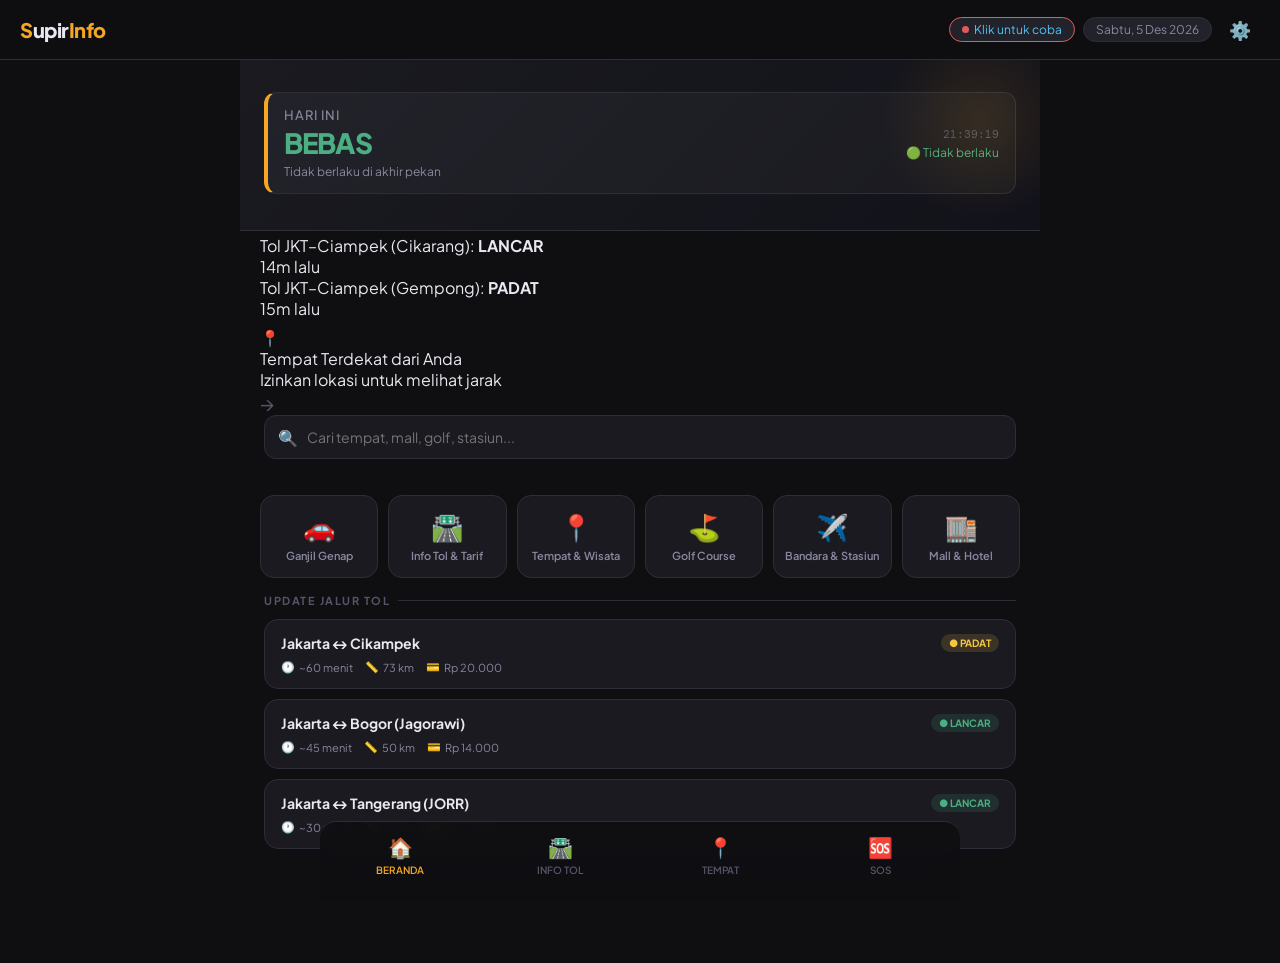
==== commit 6463496e: "Update index.html" ====
--- a/index.html
+++ b/index.html
@@ -16,6 +16,7 @@
         <span id="locLabel">Deteksi...</span>
       </div>
       <div class="date-badge" id="headerDate"></div>
+      <button class="settings-btn" onclick="switchPage('settings')" title="Pengaturan">⚙️</button>
     </div>
   </header>
 
@@ -121,6 +122,42 @@
     <div class="page" id="page-sos">
       <div class="section" id="sosList"></div>
     </div>
+
+    <!-- PAGE: PENGATURAN -->
+    <div class="page" id="page-settings">
+      <div class="section" style="padding-top:16px">
+        <div class="section-title">Pengaturan</div>
+        <div class="settings-group">
+          <div class="setting-item">
+            <div class="setting-info">
+              <div class="setting-label">🌓 Tema Gelap / Terang</div>
+              <div class="setting-desc">Ubah tampilan sesuai preferensi</div>
+            </div>
+            <label class="toggle-switch">
+              <input type="checkbox" id="themeToggle" onchange="toggleTheme()">
+              <span class="toggle-slider"></span>
+            </label>
+          </div>
+          <div class="setting-item">
+            <div class="setting-info">
+              <div class="setting-label">📏 Satuan Jarak</div>
+              <div class="setting-desc">Tampilkan jarak dalam Kilometer atau Mil</div>
+            </div>
+            <select class="calc-select" id="unitSelect" onchange="changeUnit()" style="width:auto;margin:0;padding:8px 12px;">
+              <option value="km">Kilometer (km)</option>
+              <option value="mi">Mil (mi)</option>
+            </select>
+          </div>
+          <div class="setting-item">
+            <div class="setting-info">
+              <div class="setting-label">⭐ Hapus Semua Favorit</div>
+              <div class="setting-desc">Reset daftar tempat favorit</div>
+            </div>
+            <button class="calc-btn" style="width:auto;padding:8px 16px;" onclick="resetFavorites()">Reset</button>
+          </div>
+        </div>
+      </div>
+    </div>
   </div>
 
   <!-- BOTTOM NAV -->
@@ -145,4 +182,4 @@
   <script src="data.js"></script>
   <script src="script.js"></script>
 </body>
-</html>+</html>
--- a/style.css
+++ b/style.css
@@ -15,6 +15,22 @@
   --mono: 'DM Mono', monospace;
 }
 
+/* Light theme overrides */
+body.light-theme {
+  --bg: #f5f5f7;
+  --surface: #ffffff;
+  --surface2: #f0f0f2;
+  --border: #d1d1d6;
+  --text: #1d1d1f;
+  --text2: #6e6e73;
+  --text3: #aeaeb2;
+  --accent: #f5a623;
+  --accent2: #007aff;
+  --green: #34c759;
+  --red: #ff3b30;
+  --yellow: #ffcc00;
+}
+
 * { box-sizing: border-box; margin: 0; padding: 0; }
 
 body {
@@ -25,6 +41,7 @@
   overflow-x: hidden;
   -webkit-tap-highlight-color: transparent;
   user-select: none;
+  transition: background 0.3s ease, color 0.3s ease;
 }
 
 /* TOAST */
@@ -52,19 +69,27 @@
   background: rgba(15,15,18,0.92); backdrop-filter: blur(12px);
   border-bottom: 1px solid var(--border); padding: 0 20px;
   display: flex; align-items: center; justify-content: space-between; height: 60px;
-}
+  transition: background 0.3s;
+}
+.light-theme header { background: rgba(245,245,247,0.92); }
 .logo { font-size: 20px; font-weight: 800; letter-spacing: -0.5px; color: var(--accent); cursor: pointer; }
 .logo span { color: var(--text); }
 .header-right { display: flex; gap: 8px; align-items: center; }
-.date-badge { background: var(--surface2); border: 1px solid var(--border); padding: 4px 12px; border-radius: 20px; font-size: 12px; color: var(--text2); font-family: var(--mono); }
-.loc-badge { background: var(--surface2); border: 1px solid var(--accent2); padding: 4px 10px; border-radius: 20px; font-size: 11px; color: var(--accent2); cursor: pointer; font-weight: 600; transition: all 0.2s; display: flex; align-items: center; gap: 5px; }
-.loc-badge:hover { background: rgba(79,195,247,0.1); }
+.date-badge, .loc-badge, .settings-btn {
+  background: var(--surface2); border: 1px solid var(--border);
+  padding: 4px 12px; border-radius: 20px; font-size: 12px; color: var(--text2);
+  font-family: var(--font); cursor: pointer; transition: all 0.2s;
+}
+.settings-btn { padding: 4px 8px; font-size: 18px; background: transparent; border-color: transparent; }
+.settings-btn:hover { background: var(--surface2); border-color: var(--border); }
+.loc-badge { border-color: var(--accent2); color: var(--accent2); display: flex; align-items: center; gap: 5px; }
 .loc-badge.pulsing { animation: pulse 1.5s ease-in-out infinite; }
 @keyframes pulse { 0%,100% { box-shadow: 0 0 0 0 rgba(79,195,247,0.4); } 50% { box-shadow: 0 0 0 10px rgba(79,195,247,0); } }
 .loc-dot { width: 7px; height: 7px; border-radius: 50%; background: var(--accent2); flex-shrink: 0; }
 
 /* HERO */
 .hero { padding: 24px 20px 16px; background: linear-gradient(135deg, #1a1a20 0%, #12121a 100%); border-bottom: 1px solid var(--border); position: relative; overflow: hidden; }
+.light-theme .hero { background: linear-gradient(135deg, #ffffff 0%, #f0f0f2 100%); }
 .hero::before { content: ''; position: absolute; top: -40px; right: -40px; width: 200px; height: 200px; background: radial-gradient(circle, rgba(245,166,35,0.12) 0%, transparent 70%); pointer-events: none; }
 .ganjil-genap-banner { background: linear-gradient(135deg, var(--surface2), var(--surface)); border: 1px solid var(--border); border-left: 4px solid var(--accent); border-radius: 12px; padding: 14px 16px; margin-bottom: 16px; display: flex; align-items: center; justify-content: space-between; cursor: pointer; transition: all 0.2s; }
 .ganjil-genap-banner:hover { border-color: var(--accent); transform: translateY(-1px); }
@@ -160,6 +185,7 @@
 
 /* BOTTOM NAV */
 .bottom-nav { position: fixed; bottom: 0; left: 0; right: 0; background: rgba(15,15,18,0.95); backdrop-filter: blur(12px); border-top: 1px solid var(--border); display: flex; padding: 8px 0 20px; z-index: 100; }
+.light-theme .bottom-nav { background: rgba(245,245,247,0.95); }
 .bottom-nav-item { flex: 1; display: flex; flex-direction: column; align-items: center; gap: 4px; cursor: pointer; padding: 4px; transition: all 0.2s; color: var(--text3); font-size: 10px; font-weight: 600; text-transform: uppercase; }
 .bottom-nav-item.active { color: var(--accent); }
 .bottom-nav-icon { font-size: 20px; }
@@ -169,53 +195,31 @@
 .page.active { display: block; animation: fadeIn 0.25s ease; }
 @keyframes fadeIn { from { opacity: 0; transform: translateY(8px); } to { opacity: 1; transform: translateY(0); } }
 
-/* TABLES */
-.gg-table { width: 100%; border-collapse: collapse; font-size: 12px; }
-.gg-table th { background: var(--surface2); padding: 8px 10px; text-align: left; color: var(--text3); font-size: 10px; text-transform: uppercase; letter-spacing: 0.5px; }
-.gg-table td { padding: 10px 10px; border-bottom: 1px solid var(--border); vertical-align: top; }
-.gg-table tr:hover td { background: var(--surface2); }
-.ruas { font-weight: 600; font-size: 12px; }
-.jam { font-family: var(--mono); color: var(--text2); font-size: 11px; }
-.gg-badge { display: inline-block; padding: 2px 6px; border-radius: 4px; font-size: 9px; font-weight: 700; }
-.gg-badge.ge { background: rgba(76,175,132,0.15); color: var(--green); }
-
-/* CALCULATOR */
-.calc-card { background: var(--surface); border: 1px solid var(--border); border-radius: 14px; padding: 16px; margin-bottom: 12px; }
-.calc-label { font-size: 11px; color: var(--text3); font-weight: 600; text-transform: uppercase; letter-spacing: 0.5px; margin-bottom: 8px; }
-.calc-select, .calc-input { width: 100%; background: var(--surface2); border: 1px solid var(--border); border-radius: 10px; padding: 10px 14px; color: var(--text); font-family: var(--font); font-size: 14px; outline: none; margin-bottom: 10px; appearance: none; }
-.calc-btn { width: 100%; background: var(--accent); color: #000; border: none; border-radius: 12px; padding: 13px; font-family: var(--font); font-size: 14px; font-weight: 800; cursor: pointer; letter-spacing: 0.5px; transition: all 0.2s; }
-.result-box { background: var(--surface2); border: 1px solid var(--border); border-radius: 14px; padding: 16px; margin-top: 12px; display: none; }
-.result-box.show { display: block; animation: fadeIn 0.3s ease; }
-.result-title { font-size: 11px; color: var(--text3); font-weight: 600; text-transform: uppercase; letter-spacing: 0.5px; margin-bottom: 12px; }
-.result-main { font-size: 28px; font-weight: 800; color: var(--accent); font-family: var(--mono); }
-.result-sub { font-size: 12px; color: var(--text2); margin-top: 4px; }
-
-/* TICKER */
-.update-ticker { background: var(--surface2); border: 1px solid var(--border); border-radius: 12px; padding: 10px 14px; margin-bottom: 10px; display: flex; align-items: center; gap: 10px; font-size: 12px; }
-.ticker-dot { width: 8px; height: 8px; border-radius: 50%; flex-shrink: 0; }
-.ticker-text { flex: 1; color: var(--text2); }
-.ticker-time { color: var(--text3); font-family: var(--mono); font-size: 11px; }
-
-/* SOS */
-.sos-card { background: rgba(224,92,92,0.08); border: 1px solid rgba(224,92,92,0.3); border-radius: 14px; padding: 14px 16px; margin-bottom: 10px; display: flex; align-items: center; gap: 12px; }
-.sos-icon { font-size: 28px; }
-.sos-info { flex: 1; }
-.sos-name { font-size: 14px; font-weight: 700; }
-.sos-number { font-family: var(--mono); font-size: 13px; color: var(--accent); margin-top: 2px; }
-.sos-desc { font-size: 11px; color: var(--text2); margin-top: 2px; }
-.sos-call { background: var(--red); color: #fff; border: none; border-radius: 10px; padding: 8px 14px; font-family: var(--font); font-size: 12px; font-weight: 700; cursor: pointer; transition: all 0.2s; }
-.sos-call:hover { opacity: 0.85; transform: scale(1.04); }
-
-.info-box { background: rgba(79,195,247,0.07); border: 1px solid rgba(79,195,247,0.2); border-radius: 12px; padding: 12px 14px; margin-bottom: 12px; font-size: 12px; color: var(--text2); line-height: 1.6; }
-.info-box strong { color: var(--accent2); }
-
-/* NEAR ME */
-.near-me-banner { background: linear-gradient(135deg, rgba(79,195,247,0.1), rgba(79,195,247,0.03)); border: 1px solid rgba(79,195,247,0.25); border-radius: 14px; padding: 14px 16px; margin-bottom: 12px; cursor: pointer; display: flex; align-items: center; gap: 10px; transition: all 0.2s; }
-.near-me-banner:hover { border-color: var(--accent2); transform: translateY(-1px); }
-.near-me-icon { font-size: 32px; animation: bounce 2s ease-in-out infinite; }
-@keyframes bounce { 0%,100% { transform: translateY(0); } 50% { transform: translateY(-8px); } }
-.near-me-text { flex: 1; }
-.near-me-title { font-weight: 700; font-size: 13px; color: var(--accent2); }
-.near-me-sub { font-size: 11px; color: var(--text2); margin-top: 2px; }
-
-@media(min-width: 480px) { body { max-width: 480px; margin: 0 auto; } .bottom-nav { max-width: 480px; left: 50%; transform: translateX(-50%); border-radius: 16px 16px 0 0; } }+/* PENGATURAN */
+.settings-group { display: flex; flex-direction: column; gap: 12px; }
+.setting-item {
+  display: flex; align-items: center; justify-content: space-between;
+  background: var(--surface); border: 1px solid var(--border);
+  border-radius: 14px; padding: 16px;
+}
+.setting-label { font-weight: 700; font-size: 14px; }
+.setting-desc { font-size: 12px; color: var(--text2); margin-top: 4px; }
+.toggle-switch { position: relative; width: 48px; height: 26px; }
+.toggle-switch input { opacity: 0; width: 0; height: 0; }
+.toggle-slider { position: absolute; cursor: pointer; top: 0; left: 0; right: 0; bottom: 0; background: var(--border); border-radius: 26px; transition: 0.3s; }
+.toggle-slider::before { content: ""; position: absolute; height: 20px; width: 20px; left: 3px; bottom: 3px; background: white; border-radius: 50%; transition: 0.3s; }
+input:checked + .toggle-slider { background: var(--accent); }
+input:checked + .toggle-slider::before { transform: translateX(22px); }
+
+/* RESPONSIVE */
+@media(min-width: 480px) {
+  body { max-width: 100%; } /* hilangkan batasan mobile */
+  .main { max-width: 800px; margin: 0 auto; }
+  .bottom-nav { max-width: 800px; left: 50%; transform: translateX(-50%); border-radius: 16px 16px 0 0; }
+}
+@media(min-width: 768px) {
+  .nav-grid { grid-template-columns: repeat(6,1fr); }
+  .hero { padding: 32px 24px 20px; }
+  .section { padding: 0 24px 24px; }
+  .search-bar { margin: 0 24px 20px; }
+}
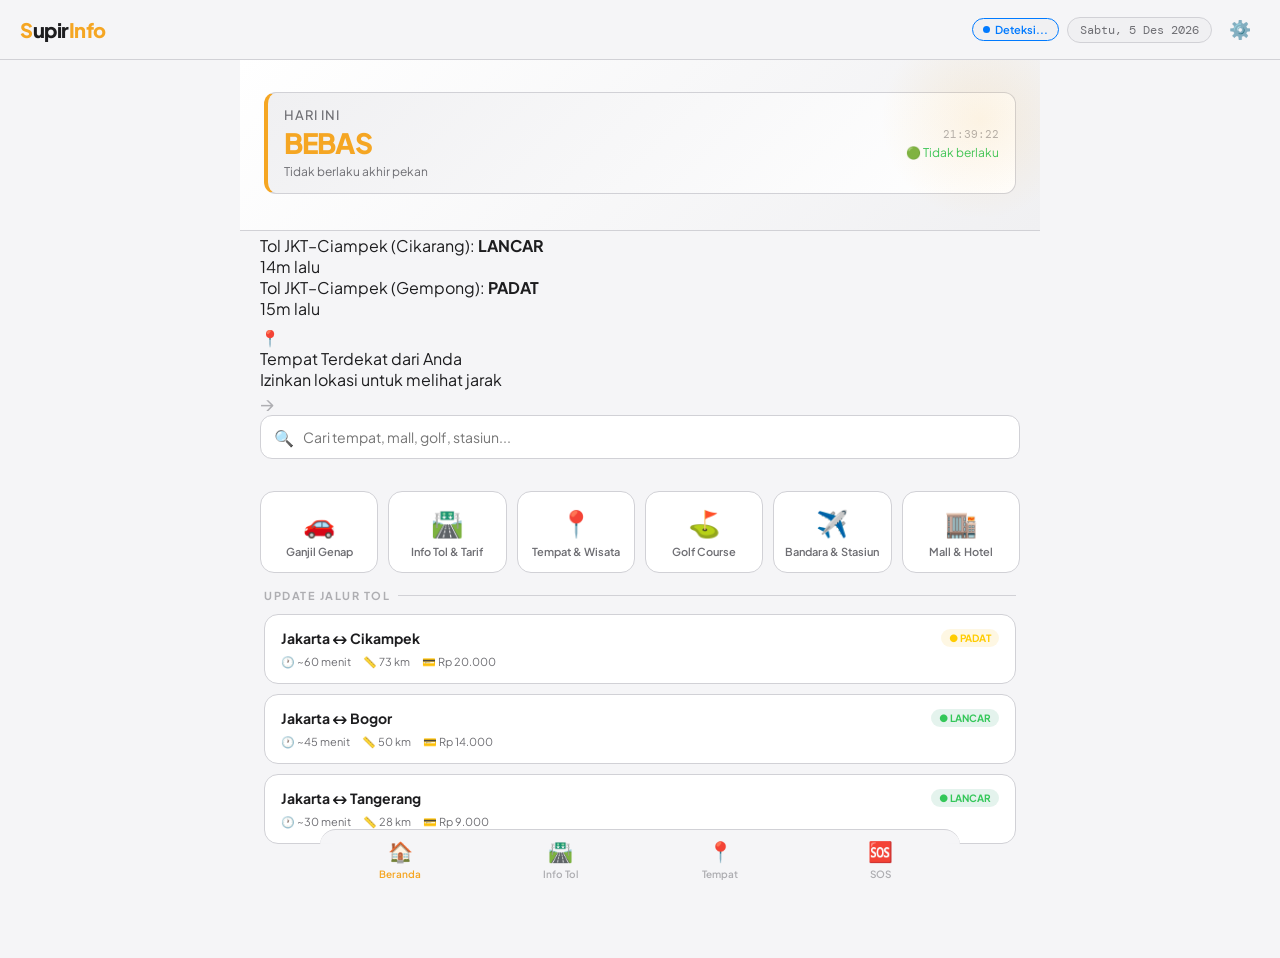
==== commit a8effcc9: "Add files via upload" ====
--- a/index.html
+++ b/index.html
@@ -23,7 +23,7 @@
   <div class="toast-container" id="toastContainer"></div>
 
   <div class="main">
-    <!-- PAGE: BERANDA -->
+    <!-- BERANDA -->
     <div class="page active" id="page-beranda">
       <div class="hero">
         <div class="ganjil-genap-banner" onclick="switchPage('ganjil-genap')">
@@ -65,7 +65,7 @@
       <div class="section" id="homeTollUpdates"></div>
     </div>
 
-    <!-- PAGE: GANJIL GENAP -->
+    <!-- GANJIL GENAP -->
     <div class="page" id="page-ganjil-genap">
       <div style="padding:16px 20px 0">
         <div class="info-box"><strong>Ganjil Genap</strong> berlaku Senin–Jumat (kecuali hari libur nasional), pukul <strong>06:00–10:00</strong> dan <strong>16:00–21:00</strong>.</div>
@@ -73,57 +73,44 @@
       <div class="section">
         <div class="section-title">Ruas Ganjil Genap Jakarta 2024</div>
         <div id="ggTableContainer" style="overflow-x:auto;border-radius:12px;border:1px solid var(--border);"></div>
-        <div style="margin-top:16px">
-          <div class="section-title">Cek Plat Nomor</div>
-          <div class="calc-card">
-            <div class="calc-label">Masukkan Nomor Plat</div>
-            <input class="calc-input" type="text" id="platInput" placeholder="Contoh: B 1234 ABC" style="text-transform:uppercase" oninput="this.value=this.value.toUpperCase()">
-            <button class="calc-btn" onclick="cekPlat()">CEK STATUS PLAT</button>
-            <div class="result-box" id="platResult">
-              <div class="result-title">Hasil Cek</div>
-              <div class="result-main" id="platResultVal">—</div>
-              <div class="result-sub" id="platResultSub">—</div>
-            </div>
-          </div>
-        </div>
       </div>
     </div>
 
-    <!-- PAGE: TOLL -->
+    <!-- TOLL -->
     <div class="page" id="page-toll">
       <div id="tollCalculator" style="padding:16px 20px 8px"></div>
       <div class="section" id="tollListSection"></div>
     </div>
 
-    <!-- PAGE: TEMPAT -->
+    <!-- TEMPAT -->
     <div class="page" id="page-tempat">
       <div class="filter-tabs" id="tempatFilter"></div>
       <div class="section" id="tempatList"></div>
     </div>
 
-    <!-- PAGE: GOLF -->
+    <!-- GOLF -->
     <div class="page" id="page-golf">
       <div class="filter-tabs" id="golfFilter"></div>
       <div class="section" id="golfList"></div>
     </div>
 
-    <!-- PAGE: BANDARA & STASIUN -->
+    <!-- BANDARA & STASIUN -->
     <div class="page" id="page-bandara">
       <div class="section" id="bandaraList"></div>
     </div>
 
-    <!-- PAGE: MALL & HOTEL -->
+    <!-- MALL & HOTEL -->
     <div class="page" id="page-mall">
       <div class="filter-tabs" id="mallFilter"></div>
       <div class="section" id="mallList"></div>
     </div>
 
-    <!-- PAGE: SOS -->
+    <!-- SOS -->
     <div class="page" id="page-sos">
       <div class="section" id="sosList"></div>
     </div>
 
-    <!-- PAGE: PENGATURAN -->
+    <!-- PENGATURAN -->
     <div class="page" id="page-settings">
       <div class="section" style="padding-top:16px">
         <div class="section-title">Pengaturan</div>
@@ -160,7 +147,6 @@
     </div>
   </div>
 
-  <!-- BOTTOM NAV -->
   <nav class="bottom-nav">
     <div class="bottom-nav-item active" id="nav-beranda" onclick="switchPage('beranda')"><div class="bottom-nav-icon">🏠</div><span>Beranda</span></div>
     <div class="bottom-nav-item" id="nav-toll" onclick="switchPage('toll')"><div class="bottom-nav-icon">🛣️</div><span>Info Tol</span></div>
@@ -168,7 +154,6 @@
     <div class="bottom-nav-item" id="nav-sos" onclick="switchPage('sos')"><div class="bottom-nav-icon">🆘</div><span>SOS</span></div>
   </nav>
 
-  <!-- MODAL -->
   <div class="modal-overlay" id="modalOverlay" onclick="closeModal(event)">
     <div class="modal" id="modalContent">
       <div class="modal-handle"></div>
@@ -182,4 +167,4 @@
   <script src="data.js"></script>
   <script src="script.js"></script>
 </body>
-</html>
+</html>
--- a/style.css
+++ b/style.css
@@ -15,7 +15,6 @@
   --mono: 'DM Mono', monospace;
 }
 
-/* Light theme overrides */
 body.light-theme {
   --bg: #f5f5f7;
   --surface: #ffffff;
@@ -32,92 +31,61 @@
 }
 
 * { box-sizing: border-box; margin: 0; padding: 0; }
-
 body {
-  background: var(--bg);
-  color: var(--text);
-  font-family: var(--font);
-  min-height: 100vh;
-  overflow-x: hidden;
-  -webkit-tap-highlight-color: transparent;
-  user-select: none;
-  transition: background 0.3s ease, color 0.3s ease;
+  background: var(--bg); color: var(--text); font-family: var(--font);
+  min-height: 100vh; overflow-x: hidden; -webkit-tap-highlight-color: transparent;
+  user-select: none; transition: background 0.3s, color 0.3s;
 }
 
 /* TOAST */
-.toast-container {
-  position: fixed; top: 70px; left: 50%; transform: translateX(-50%);
-  z-index: 300; display: flex; flex-direction: column; gap: 8px;
-  pointer-events: none; width: calc(100% - 40px); max-width: 440px;
-}
-.toast {
-  background: var(--surface2); border: 1px solid var(--border);
-  border-radius: 12px; padding: 12px 16px; font-size: 13px;
-  font-weight: 600; color: var(--text); text-align: center;
-  animation: toastIn 0.35s ease, toastOut 0.35s ease 2.2s forwards;
-  pointer-events: auto; box-shadow: 0 8px 32px rgba(0,0,0,0.5);
-  display: flex; align-items: center; gap: 10px; justify-content: center;
-}
-.toast.success { border-color: var(--green); }
-.toast.warning { border-color: var(--yellow); }
+.toast-container { position: fixed; top: 70px; left: 50%; transform: translateX(-50%); z-index: 300; display: flex; flex-direction: column; gap: 8px; pointer-events: none; width: calc(100% - 40px); max-width: 440px; }
+.toast { background: var(--surface2); border: 1px solid var(--border); border-radius: 12px; padding: 12px 16px; font-size: 13px; font-weight: 600; color: var(--text); text-align: center; animation: toastIn 0.35s ease, toastOut 0.35s ease 2.2s forwards; pointer-events: auto; box-shadow: 0 8px 32px rgba(0,0,0,0.5); display: flex; align-items: center; gap: 10px; justify-content: center; }
+.toast.success { border-color: var(--green); } .toast.warning { border-color: var(--yellow); }
 @keyframes toastIn { from { opacity: 0; transform: translateY(-16px); } to { opacity: 1; transform: translateY(0); } }
 @keyframes toastOut { from { opacity: 1; transform: translateY(0); } to { opacity: 0; transform: translateY(-16px); } }
 
 /* HEADER */
-header {
-  position: sticky; top: 0; z-index: 100;
-  background: rgba(15,15,18,0.92); backdrop-filter: blur(12px);
-  border-bottom: 1px solid var(--border); padding: 0 20px;
-  display: flex; align-items: center; justify-content: space-between; height: 60px;
-  transition: background 0.3s;
-}
+header { position: sticky; top: 0; z-index: 100; background: rgba(15,15,18,0.92); backdrop-filter: blur(12px); border-bottom: 1px solid var(--border); padding: 0 20px; display: flex; align-items: center; justify-content: space-between; height: 60px; transition: background 0.3s; }
 .light-theme header { background: rgba(245,245,247,0.92); }
 .logo { font-size: 20px; font-weight: 800; letter-spacing: -0.5px; color: var(--accent); cursor: pointer; }
 .logo span { color: var(--text); }
 .header-right { display: flex; gap: 8px; align-items: center; }
-.date-badge, .loc-badge, .settings-btn {
-  background: var(--surface2); border: 1px solid var(--border);
-  padding: 4px 12px; border-radius: 20px; font-size: 12px; color: var(--text2);
-  font-family: var(--font); cursor: pointer; transition: all 0.2s;
-}
+.date-badge, .settings-btn { background: var(--surface2); border: 1px solid var(--border); padding: 4px 12px; border-radius: 20px; font-size: 12px; color: var(--text2); font-family: var(--mono); cursor: pointer; }
 .settings-btn { padding: 4px 8px; font-size: 18px; background: transparent; border-color: transparent; }
 .settings-btn:hover { background: var(--surface2); border-color: var(--border); }
-.loc-badge { border-color: var(--accent2); color: var(--accent2); display: flex; align-items: center; gap: 5px; }
+.loc-badge { background: var(--surface2); border: 1px solid var(--accent2); padding: 4px 10px; border-radius: 20px; font-size: 11px; color: var(--accent2); cursor: pointer; font-weight: 600; display: flex; align-items: center; gap: 5px; }
 .loc-badge.pulsing { animation: pulse 1.5s ease-in-out infinite; }
 @keyframes pulse { 0%,100% { box-shadow: 0 0 0 0 rgba(79,195,247,0.4); } 50% { box-shadow: 0 0 0 10px rgba(79,195,247,0); } }
-.loc-dot { width: 7px; height: 7px; border-radius: 50%; background: var(--accent2); flex-shrink: 0; }
+.loc-dot { width: 7px; height: 7px; border-radius: 50%; background: var(--accent2); }
 
 /* HERO */
 .hero { padding: 24px 20px 16px; background: linear-gradient(135deg, #1a1a20 0%, #12121a 100%); border-bottom: 1px solid var(--border); position: relative; overflow: hidden; }
 .light-theme .hero { background: linear-gradient(135deg, #ffffff 0%, #f0f0f2 100%); }
 .hero::before { content: ''; position: absolute; top: -40px; right: -40px; width: 200px; height: 200px; background: radial-gradient(circle, rgba(245,166,35,0.12) 0%, transparent 70%); pointer-events: none; }
 .ganjil-genap-banner { background: linear-gradient(135deg, var(--surface2), var(--surface)); border: 1px solid var(--border); border-left: 4px solid var(--accent); border-radius: 12px; padding: 14px 16px; margin-bottom: 16px; display: flex; align-items: center; justify-content: space-between; cursor: pointer; transition: all 0.2s; }
-.ganjil-genap-banner:hover { border-color: var(--accent); transform: translateY(-1px); }
 .gg-left h2 { font-size: 13px; color: var(--text2); font-weight: 500; text-transform: uppercase; letter-spacing: 1px; }
-.gg-left .gg-status { font-size: 28px; font-weight: 800; letter-spacing: -1px; margin-top: 2px; transition: color 0.3s; }
-.gg-left .gg-status.ganjil { color: var(--accent); }
-.gg-left .gg-status.genap { color: var(--accent2); }
+.gg-status { font-size: 28px; font-weight: 800; letter-spacing: -1px; margin-top: 2px; }
+.gg-status.ganjil { color: var(--accent); } .gg-status.genap { color: var(--accent2); }
 .gg-detail { font-size: 12px; color: var(--text2); margin-top: 4px; }
 .gg-right { text-align: right; }
 .gg-time { font-family: var(--mono); font-size: 11px; color: var(--text3); }
-.gg-info { font-size: 12px; color: var(--text2); margin-top: 4px; transition: color 0.3s; }
+.gg-info { font-size: 12px; color: var(--text2); margin-top: 4px; }
 
 /* NAV GRID */
 .nav-grid { display: grid; grid-template-columns: repeat(3,1fr); gap: 10px; padding: 16px 20px; }
 .nav-card { background: var(--surface); border: 1px solid var(--border); border-radius: 14px; padding: 14px 10px; text-align: center; cursor: pointer; transition: all 0.2s; }
-.nav-card:hover { border-color: var(--accent); background: var(--surface2); transform: translateY(-2px); box-shadow: 0 4px 16px rgba(0,0,0,0.3); }
-.nav-icon { font-size: 26px; margin-bottom: 6px; transition: transform 0.2s; }
-.nav-card:hover .nav-icon { transform: scale(1.15); }
-.nav-label { font-size: 11px; font-weight: 600; color: var(--text2); line-height: 1.3; }
+.nav-card:hover { border-color: var(--accent); transform: translateY(-2px); }
+.nav-icon { font-size: 26px; margin-bottom: 6px; }
+.nav-label { font-size: 11px; font-weight: 600; color: var(--text2); }
 
 /* SEARCH */
 .search-bar { margin: 0 20px 16px; position: relative; }
 .search-bar input { width: 100%; background: var(--surface); border: 1px solid var(--border); border-radius: 12px; padding: 12px 16px 12px 42px; color: var(--text); font-family: var(--font); font-size: 14px; outline: none; }
-.search-bar input:focus { border-color: var(--accent); box-shadow: 0 0 0 3px rgba(245,166,35,0.08); }
-.search-icon { position: absolute; left: 14px; top: 50%; transform: translateY(-50%); color: var(--text3); pointer-events: none; }
+.search-bar input:focus { border-color: var(--accent); }
+.search-icon { position: absolute; left: 14px; top: 50%; transform: translateY(-50%); color: var(--text3); }
 .search-results { display: none; background: var(--surface); border: 1px solid var(--border); border-radius: 12px; margin-top: 8px; max-height: 320px; overflow-y: auto; }
 .search-results.show { display: block; }
-.search-result-item { padding: 12px 14px; cursor: pointer; border-bottom: 1px solid var(--border); display: flex; align-items: center; gap: 10px; transition: background 0.15s; font-size: 13px; }
+.search-result-item { padding: 12px 14px; cursor: pointer; border-bottom: 1px solid var(--border); display: flex; align-items: center; gap: 10px; font-size: 13px; }
 .search-result-item:hover { background: var(--surface2); }
 .search-no-result { padding: 16px; text-align: center; color: var(--text3); }
 
@@ -125,16 +93,13 @@
 .section { padding: 0 20px 20px; }
 .section-title { font-size: 11px; font-weight: 700; text-transform: uppercase; letter-spacing: 1.5px; color: var(--text3); margin-bottom: 12px; display: flex; align-items: center; gap: 8px; }
 .section-title::after { content: ''; flex: 1; height: 1px; background: var(--border); }
-.sort-btn { font-size: 10px; padding: 4px 10px; border-radius: 14px; border: 1px solid var(--border); background: var(--surface2); color: var(--text2); cursor: pointer; font-weight: 600; font-family: var(--font); transition: all 0.2s; white-space: nowrap; }
-.sort-btn:hover { border-color: var(--accent2); color: var(--accent2); }
-.sort-btn.active { border-color: var(--accent2); background: rgba(79,195,247,0.1); color: var(--accent2); }
 
-/* TOLL CARDS */
-.toll-card { background: var(--surface); border: 1px solid var(--border); border-radius: 14px; padding: 14px 16px; margin-bottom: 10px; cursor: pointer; transition: all 0.2s; }
-.toll-card:hover { border-color: var(--accent2); transform: translateY(-1px); }
+/* CARDS */
+.toll-card, .place-card { background: var(--surface); border: 1px solid var(--border); border-radius: 14px; padding: 14px 16px; margin-bottom: 10px; cursor: pointer; transition: all 0.2s; }
+.toll-card:hover, .place-card:hover { border-color: var(--accent2); transform: translateY(-1px); }
 .toll-header { display: flex; justify-content: space-between; align-items: flex-start; margin-bottom: 8px; }
 .toll-name { font-size: 14px; font-weight: 700; }
-.toll-tarif { font-family: var(--mono); font-size: 13px; color: var(--accent); font-weight: 500; }
+.toll-tarif { font-family: var(--mono); font-size: 13px; color: var(--accent); }
 .toll-meta { display: flex; gap: 12px; flex-wrap: wrap; }
 .toll-item { display: flex; align-items: center; gap: 4px; font-size: 11px; color: var(--text2); }
 .status-tag { display: inline-flex; align-items: center; gap: 4px; padding: 3px 8px; border-radius: 20px; font-size: 10px; font-weight: 700; text-transform: uppercase; }
@@ -142,9 +107,7 @@
 .status-tag.padat { background: rgba(245,200,66,0.15); color: var(--yellow); }
 .status-tag.macet { background: rgba(224,92,92,0.15); color: var(--red); }
 
-/* PLACE CARD */
-.place-card { background: var(--surface); border: 1px solid var(--border); border-radius: 14px; padding: 14px 16px; margin-bottom: 10px; cursor: pointer; transition: all 0.2s; display: flex; gap: 12px; align-items: flex-start; }
-.place-card:hover { border-color: var(--accent2); transform: translateY(-1px); box-shadow: 0 4px 20px rgba(0,0,0,0.25); }
+.place-card { display: flex; gap: 12px; align-items: flex-start; }
 .place-icon-box { width: 44px; height: 44px; background: var(--surface2); border-radius: 12px; display: flex; align-items: center; justify-content: center; font-size: 20px; flex-shrink: 0; border: 1px solid var(--border); }
 .place-info { flex: 1; min-width: 0; }
 .place-name { font-size: 14px; font-weight: 700; margin-bottom: 3px; display: flex; align-items: center; gap: 6px; flex-wrap: wrap; }
@@ -153,40 +116,36 @@
 .place-tag { padding: 2px 8px; border-radius: 20px; font-size: 10px; font-weight: 600; background: var(--surface2); border: 1px solid var(--border); color: var(--text2); }
 .place-tag.highlight { border-color: var(--accent); color: var(--accent); background: rgba(245,166,35,0.08); }
 .place-actions { display: flex; gap: 6px; margin-top: 8px; flex-wrap: wrap; }
-.btn-maps { display: inline-flex; align-items: center; gap: 5px; padding: 6px 12px; border-radius: 20px; font-size: 11px; font-weight: 700; cursor: pointer; border: 1px solid var(--accent2); background: rgba(79,195,247,0.08); color: var(--accent2); font-family: var(--font); transition: all 0.2s; }
+.btn-maps, .btn-fav { padding: 6px 12px; border-radius: 20px; font-size: 11px; font-weight: 700; cursor: pointer; border: 1px solid var(--border); background: var(--surface2); color: var(--text2); transition: all 0.2s; }
+.btn-maps { border-color: var(--accent2); color: var(--accent2); background: rgba(79,195,247,0.08); }
 .btn-maps:hover { background: rgba(79,195,247,0.18); }
-.btn-fav { display: inline-flex; align-items: center; gap: 4px; padding: 6px 12px; border-radius: 20px; font-size: 11px; font-weight: 700; cursor: pointer; border: 1px solid var(--border); background: var(--surface2); color: var(--text2); font-family: var(--font); }
 .btn-fav:hover { border-color: var(--yellow); color: var(--yellow); }
 .btn-fav.favorited { border-color: var(--yellow); background: rgba(245,200,66,0.1); color: var(--yellow); }
-.distance-badge { display: inline-flex; align-items: center; gap: 4px; font-size: 10px; font-weight: 700; color: var(--accent2); background: rgba(79,195,247,0.08); padding: 3px 8px; border-radius: 12px; border: 1px solid rgba(79,195,247,0.25); white-space: nowrap; }
+.distance-badge { font-size: 10px; font-weight: 700; color: var(--accent2); background: rgba(79,195,247,0.08); padding: 3px 8px; border-radius: 12px; border: 1px solid rgba(79,195,247,0.25); white-space: nowrap; }
 .distance-badge.near { color: var(--green); border-color: rgba(76,175,132,0.25); background: rgba(76,175,132,0.08); }
 
-/* FILTER TABS */
+/* FILTER */
 .filter-tabs { display: flex; gap: 6px; overflow-x: auto; padding: 0 20px 14px; scrollbar-width: none; flex-wrap: wrap; }
-.filter-tab { padding: 7px 14px; border-radius: 20px; font-size: 12px; font-weight: 600; white-space: nowrap; cursor: pointer; border: 1px solid var(--border); background: var(--surface); color: var(--text2); transition: all 0.2s; font-family: var(--font); }
+.filter-tab { padding: 7px 14px; border-radius: 20px; font-size: 12px; font-weight: 600; white-space: nowrap; cursor: pointer; border: 1px solid var(--border); background: var(--surface); color: var(--text2); transition: all 0.2s; }
 .filter-tab.active { background: var(--accent); border-color: var(--accent); color: #000; }
-.filter-tab:hover:not(.active) { border-color: var(--text3); }
 
 /* MODAL */
 .modal-overlay { display: none; position: fixed; inset: 0; background: rgba(0,0,0,0.7); z-index: 200; backdrop-filter: blur(4px); }
 .modal-overlay.show { display: flex; align-items: flex-end; }
-.modal { background: var(--surface); border-radius: 20px 20px 0 0; border: 1px solid var(--border); border-bottom: none; width: 100%; max-height: 80vh; overflow-y: auto; padding: 20px; transform: translateY(100%); transition: transform 0.3s ease; position: relative; }
+.modal { background: var(--surface); border-radius: 20px 20px 0 0; border: 1px solid var(--border); width: 100%; max-height: 80vh; overflow-y: auto; padding: 20px; transform: translateY(100%); transition: transform 0.3s; position: relative; }
 .modal-overlay.show .modal { transform: translateY(0); }
 .modal-handle { width: 40px; height: 4px; background: var(--border); border-radius: 2px; margin: 0 auto 16px; }
-.modal-title { font-size: 18px; font-weight: 800; margin-bottom: 4px; }
+.modal-title { font-size: 18px; font-weight: 800; }
 .modal-sub { font-size: 13px; color: var(--text2); margin-bottom: 16px; }
-.modal-close { position: absolute; right: 20px; top: 20px; background: var(--surface2); border: 1px solid var(--border); border-radius: 50%; width: 32px; height: 32px; display: flex; align-items: center; justify-content: center; cursor: pointer; font-size: 14px; color: var(--text2); z-index: 10; transition: all 0.2s; }
-.modal-close:hover { background: var(--red); color: #fff; border-color: var(--red); }
-.detail-row { display: flex; justify-content: space-between; align-items: center; padding: 10px 0; border-bottom: 1px solid var(--border); font-size: 13px; }
+.modal-close { position: absolute; right: 20px; top: 20px; background: var(--surface2); border: 1px solid var(--border); border-radius: 50%; width: 32px; height: 32px; display: flex; align-items: center; justify-content: center; cursor: pointer; }
+.detail-row { display: flex; justify-content: space-between; padding: 10px 0; border-bottom: 1px solid var(--border); font-size: 13px; }
 .detail-value { font-weight: 600; font-family: var(--mono); }
-.detail-value.accent { color: var(--accent); }
-.detail-value.green { color: var(--green); }
-.detail-value.red { color: var(--red); }
+.detail-value.accent { color: var(--accent); } .detail-value.green { color: var(--green); } .detail-value.red { color: var(--red); }
 
 /* BOTTOM NAV */
 .bottom-nav { position: fixed; bottom: 0; left: 0; right: 0; background: rgba(15,15,18,0.95); backdrop-filter: blur(12px); border-top: 1px solid var(--border); display: flex; padding: 8px 0 20px; z-index: 100; }
 .light-theme .bottom-nav { background: rgba(245,245,247,0.95); }
-.bottom-nav-item { flex: 1; display: flex; flex-direction: column; align-items: center; gap: 4px; cursor: pointer; padding: 4px; transition: all 0.2s; color: var(--text3); font-size: 10px; font-weight: 600; text-transform: uppercase; }
+.bottom-nav-item { flex: 1; display: flex; flex-direction: column; align-items: center; gap: 4px; cursor: pointer; color: var(--text3); font-size: 10px; font-weight: 600; }
 .bottom-nav-item.active { color: var(--accent); }
 .bottom-nav-icon { font-size: 20px; }
 
@@ -195,13 +154,19 @@
 .page.active { display: block; animation: fadeIn 0.25s ease; }
 @keyframes fadeIn { from { opacity: 0; transform: translateY(8px); } to { opacity: 1; transform: translateY(0); } }
 
-/* PENGATURAN */
+/* CALC */
+.calc-card { background: var(--surface); border: 1px solid var(--border); border-radius: 14px; padding: 16px; margin-bottom: 12px; }
+.calc-label { font-size: 11px; color: var(--text3); font-weight: 600; text-transform: uppercase; letter-spacing: 0.5px; margin-bottom: 8px; }
+.calc-select, .calc-input { width: 100%; background: var(--surface2); border: 1px solid var(--border); border-radius: 10px; padding: 10px 14px; color: var(--text); font-family: var(--font); font-size: 14px; outline: none; margin-bottom: 10px; }
+.calc-btn { width: 100%; background: var(--accent); color: #000; border: none; border-radius: 12px; padding: 13px; font-family: var(--font); font-size: 14px; font-weight: 800; cursor: pointer; }
+.result-box { background: var(--surface2); border: 1px solid var(--border); border-radius: 14px; padding: 16px; margin-top: 12px; display: none; }
+.result-box.show { display: block; }
+.result-main { font-size: 28px; font-weight: 800; color: var(--accent); font-family: var(--mono); }
+.result-sub { font-size: 12px; color: var(--text2); margin-top: 4px; }
+
+/* SETTINGS */
 .settings-group { display: flex; flex-direction: column; gap: 12px; }
-.setting-item {
-  display: flex; align-items: center; justify-content: space-between;
-  background: var(--surface); border: 1px solid var(--border);
-  border-radius: 14px; padding: 16px;
-}
+.setting-item { display: flex; align-items: center; justify-content: space-between; background: var(--surface); border: 1px solid var(--border); border-radius: 14px; padding: 16px; }
 .setting-label { font-weight: 700; font-size: 14px; }
 .setting-desc { font-size: 12px; color: var(--text2); margin-top: 4px; }
 .toggle-switch { position: relative; width: 48px; height: 26px; }
@@ -212,14 +177,6 @@
 input:checked + .toggle-slider::before { transform: translateX(22px); }
 
 /* RESPONSIVE */
-@media(min-width: 480px) {
-  body { max-width: 100%; } /* hilangkan batasan mobile */
-  .main { max-width: 800px; margin: 0 auto; }
-  .bottom-nav { max-width: 800px; left: 50%; transform: translateX(-50%); border-radius: 16px 16px 0 0; }
-}
-@media(min-width: 768px) {
-  .nav-grid { grid-template-columns: repeat(6,1fr); }
-  .hero { padding: 32px 24px 20px; }
-  .section { padding: 0 24px 24px; }
-  .search-bar { margin: 0 24px 20px; }
-}
+@media(min-width: 480px) { body { max-width: 100%; } .main { max-width: 800px; margin: 0 auto; } .bottom-nav { max-width: 800px; left: 50%; transform: translateX(-50%); border-radius: 16px 16px 0 0; } }
+@media(min-width: 768px) { .nav-grid { grid-template-columns: repeat(6,1fr); } .hero { padding: 32px 24px 20px; } .section { padding: 0 24px 24px; } }
+
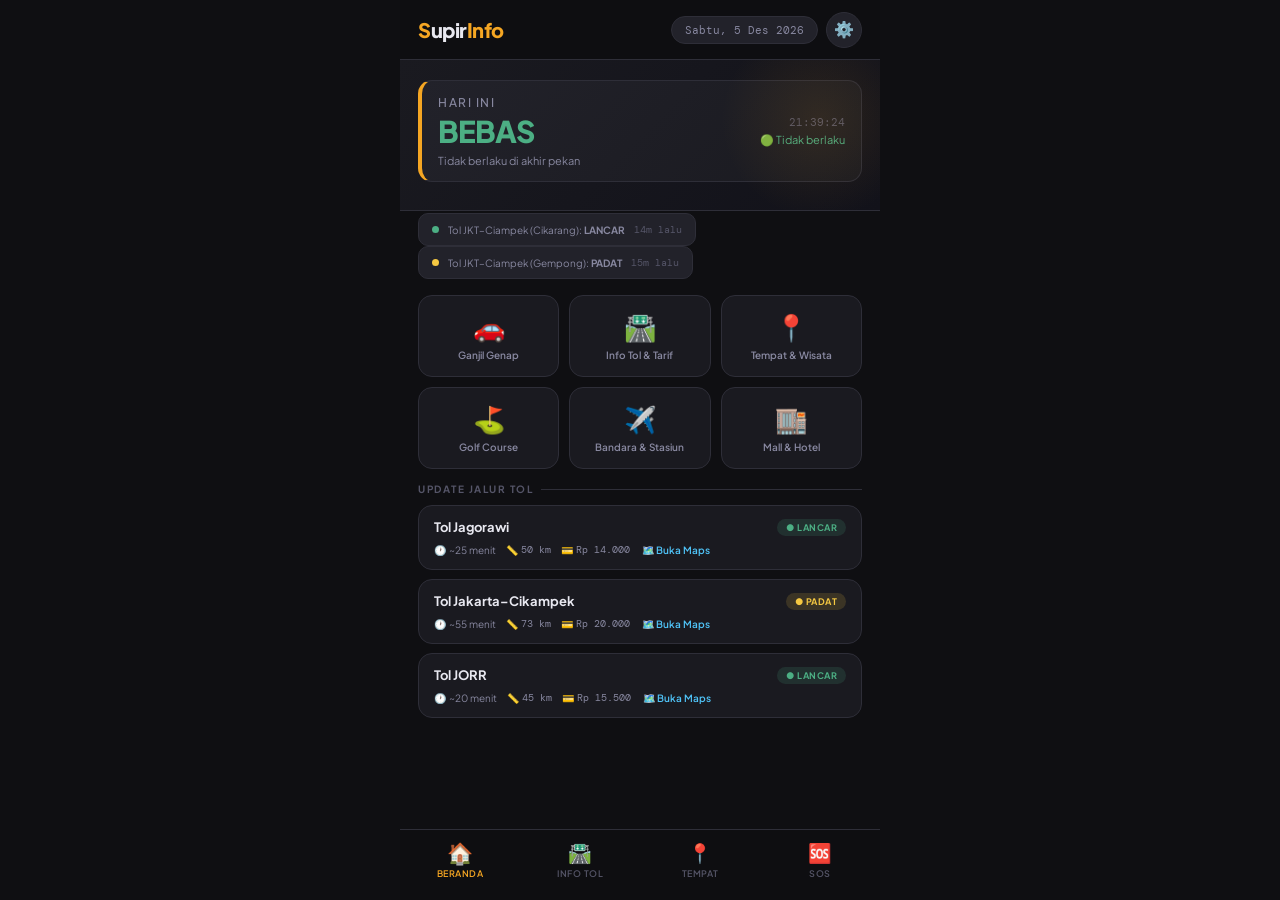
==== commit 3ab28c93: "Add files via upload" ====
--- a/index.html
+++ b/index.html
@@ -1,170 +1,2221 @@
 <!DOCTYPE html>
 <html lang="id">
 <head>
-  <meta charset="UTF-8">
-  <meta name="viewport" content="width=device-width, initial-scale=1.0, user-scalable=no, viewport-fit=cover">
-  <title>SupirInfo — Panduan Lengkap Driver Jabodetabek</title>
-  <link href="https://fonts.googleapis.com/css2?family=Plus+Jakarta+Sans:wght@400;500;600;700;800&family=DM+Mono:wght@400;500&display=swap" rel="stylesheet">
-  <link rel="stylesheet" href="style.css">
+    <meta charset="UTF-8">
+    <meta name="viewport" content="width=device-width, initial-scale=1.0">
+    <title>SupirInfo — Panduan Lengkap Driver Jabodetabek</title>
+    <link href="https://fonts.googleapis.com/css2?family=Plus+Jakarta+Sans:wght@400;500;600;700;800&family=DM+Mono:wght@400;500&display=swap" rel="stylesheet">
+
+    <!-- ==================== CSS: ROOT VARIABLES & RESET ==================== -->
+    <style>
+        :root {
+            --bg: #0f0f12;
+            --surface: #1a1a20;
+            --surface2: #22222a;
+            --border: #2e2e38;
+            --accent: #f5a623;
+            --accent2: #4fc3f7;
+            --green: #4caf84;
+            --red: #e05c5c;
+            --yellow: #f5c842;
+            --text: #e8e8f0;
+            --text2: #8888a0;
+            --text3: #555568;
+            --font: 'Plus Jakarta Sans', sans-serif;
+            --mono: 'DM Mono', monospace;
+            --shadow: 0 4px 24px rgba(0, 0, 0, 0.4);
+            --radius: 14px;
+            --radius-sm: 10px;
+            --radius-xs: 8px;
+            --transition: 0.2s ease;
+        }
+
+        /* ==================== LIGHT MODE ==================== */
+        body.light-mode {
+            --bg: #f5f5f9;
+            --surface: #ffffff;
+            --surface2: #f0f0f5;
+            --border: #dcdce4;
+            --accent: #e6951a;
+            --accent2: #0391c9;
+            --green: #2e8b5e;
+            --red: #d14343;
+            --yellow: #c9a520;
+            --text: #1a1a24;
+            --text2: #5a5a72;
+            --text3: #9090aa;
+            --shadow: 0 4px 24px rgba(0, 0, 0, 0.08);
+        }
+
+        * {
+            box-sizing: border-box;
+            margin: 0;
+            padding: 0;
+        }
+        body {
+            background: var(--bg);
+            color: var(--text);
+            font-family: var(--font);
+            min-height: 100vh;
+            overflow-x: hidden;
+            transition: background 0.35s ease, color 0.35s ease;
+        }
+        ::-webkit-scrollbar {
+            width: 4px;
+        }
+        ::-webkit-scrollbar-thumb {
+            background: var(--border);
+            border-radius: 4px;
+        }
+        ::selection {
+            background: rgba(245, 166, 35, 0.3);
+            color: var(--text);
+        }
+    </style>
+
+    <!-- ==================== CSS: HEADER & NAVIGATION ==================== -->
+    <style>
+        header {
+            position: sticky;
+            top: 0;
+            z-index: 100;
+            background: rgba(15, 15, 18, 0.88);
+            backdrop-filter: blur(16px);
+            -webkit-backdrop-filter: blur(16px);
+            border-bottom: 1px solid var(--border);
+            padding: 0 18px;
+            display: flex;
+            align-items: center;
+            justify-content: space-between;
+            height: 60px;
+            transition: background 0.35s ease, border-color 0.35s ease;
+        }
+        body.light-mode header {
+            background: rgba(255, 255, 255, 0.88);
+        }
+        .logo {
+            font-size: 20px;
+            font-weight: 800;
+            letter-spacing: -0.5px;
+            color: var(--accent);
+            cursor: pointer;
+            user-select: none;
+        }
+        .logo span {
+            color: var(--text);
+        }
+        .header-right {
+            display: flex;
+            gap: 8px;
+            align-items: center;
+        }
+        .date-badge {
+            background: var(--surface2);
+            border: 1px solid var(--border);
+            padding: 6px 13px;
+            border-radius: 20px;
+            font-size: 11px;
+            color: var(--text2);
+            font-family: var(--mono);
+            transition: all var(--transition);
+        }
+        .icon-btn {
+            width: 36px;
+            height: 36px;
+            border-radius: 50%;
+            background: var(--surface2);
+            border: 1px solid var(--border);
+            cursor: pointer;
+            display: flex;
+            align-items: center;
+            justify-content: center;
+            font-size: 18px;
+            color: var(--text2);
+            transition: all var(--transition);
+            text-decoration: none;
+        }
+        .icon-btn:hover {
+            border-color: var(--accent);
+            color: var(--accent);
+            background: var(--surface);
+        }
+        .icon-btn.settings-btn {
+            font-size: 16px;
+        }
+    </style>
+
+    <!-- ==================== CSS: HERO & GANJIL GENAP BANNER ==================== -->
+    <style>
+        .hero {
+            padding: 20px 18px 14px;
+            background: linear-gradient(135deg, var(--surface) 0%, #12121a 100%);
+            border-bottom: 1px solid var(--border);
+            position: relative;
+            overflow: hidden;
+            transition: background 0.35s ease;
+        }
+        body.light-mode .hero {
+            background: linear-gradient(135deg, #fff 0%, #f0f0f8 100%);
+        }
+        .hero::before {
+            content: '';
+            position: absolute;
+            top: -40px;
+            right: -40px;
+            width: 200px;
+            height: 200px;
+            background: radial-gradient(circle, rgba(245, 166, 35, 0.1) 0%, transparent 70%);
+            pointer-events: none;
+        }
+        .ganjil-genap-banner {
+            background: linear-gradient(135deg, var(--surface2), var(--surface));
+            border: 1px solid var(--border);
+            border-left: 4px solid var(--accent);
+            border-radius: var(--radius);
+            padding: 14px 16px;
+            margin-bottom: 14px;
+            display: flex;
+            align-items: center;
+            justify-content: space-between;
+            transition: all var(--transition);
+            cursor: pointer;
+        }
+        .ganjil-genap-banner:hover {
+            border-left-width: 6px;
+            transform: translateX(2px);
+        }
+        .gg-left h2 {
+            font-size: 12px;
+            color: var(--text2);
+            font-weight: 500;
+            text-transform: uppercase;
+            letter-spacing: 1.5px;
+        }
+        .gg-left .gg-status {
+            font-size: 30px;
+            font-weight: 800;
+            letter-spacing: -1px;
+            margin-top: 2px;
+        }
+        .gg-left .gg-status.ganjil {
+            color: var(--accent);
+        }
+        .gg-left .gg-status.genap {
+            color: var(--accent2);
+        }
+        .gg-detail {
+            font-size: 11px;
+            color: var(--text2);
+            margin-top: 4px;
+        }
+        .gg-right {
+            text-align: right;
+        }
+        .gg-time {
+            font-family: var(--mono);
+            font-size: 11px;
+            color: var(--text3);
+        }
+        .gg-info {
+            font-size: 11px;
+            color: var(--text2);
+            margin-top: 4px;
+        }
+    </style>
+
+    <!-- ==================== CSS: NAV GRID & SEARCH ==================== -->
+    <style>
+        .nav-grid {
+            display: grid;
+            grid-template-columns: repeat(3, 1fr);
+            gap: 10px;
+            padding: 14px 18px;
+        }
+        .nav-card {
+            background: var(--surface);
+            border: 1px solid var(--border);
+            border-radius: var(--radius);
+            padding: 14px 8px;
+            text-align: center;
+            cursor: pointer;
+            transition: all var(--transition);
+            text-decoration: none;
+            color: inherit;
+            position: relative;
+            overflow: hidden;
+        }
+        .nav-card:hover {
+            border-color: var(--accent);
+            background: var(--surface2);
+            transform: translateY(-2px);
+            box-shadow: var(--shadow);
+        }
+        .nav-card.active {
+            border-color: var(--accent);
+            background: rgba(245, 166, 35, 0.08);
+        }
+        .nav-icon {
+            font-size: 26px;
+            margin-bottom: 6px;
+            transition: transform var(--transition);
+        }
+        .nav-card:hover .nav-icon {
+            transform: scale(1.15);
+        }
+        .nav-label {
+            font-size: 10px;
+            font-weight: 600;
+            color: var(--text2);
+            line-height: 1.3;
+        }
+        .search-bar {
+            margin: 0 18px 14px;
+            position: relative;
+        }
+        .search-bar input {
+            width: 100%;
+            background: var(--surface);
+            border: 1px solid var(--border);
+            border-radius: var(--radius-sm);
+            padding: 11px 16px 11px 40px;
+            color: var(--text);
+            font-family: var(--font);
+            font-size: 13px;
+            outline: none;
+            transition: border-color var(--transition), box-shadow var(--transition);
+        }
+        .search-bar input:focus {
+            border-color: var(--accent);
+            box-shadow: 0 0 0 3px rgba(245, 166, 35, 0.08);
+        }
+        .search-bar input::placeholder {
+            color: var(--text3);
+        }
+        .search-icon {
+            position: absolute;
+            left: 13px;
+            top: 50%;
+            transform: translateY(-50%);
+            color: var(--text3);
+            font-size: 15px;
+            pointer-events: none;
+        }
+    </style>
+
+    <!-- ==================== CSS: SECTIONS, CARDS, TABLES ==================== -->
+    <style>
+        .section {
+            padding: 0 18px 18px;
+        }
+        .section-title {
+            font-size: 10px;
+            font-weight: 700;
+            text-transform: uppercase;
+            letter-spacing: 1.5px;
+            color: var(--text3);
+            margin-bottom: 10px;
+            display: flex;
+            align-items: center;
+            gap: 8px;
+        }
+        .section-title::after {
+            content: '';
+            flex: 1;
+            height: 1px;
+            background: var(--border);
+        }
+        .toll-card {
+            background: var(--surface);
+            border: 1px solid var(--border);
+            border-radius: var(--radius);
+            padding: 13px 15px;
+            margin-bottom: 9px;
+            cursor: pointer;
+            transition: all var(--transition);
+        }
+        .toll-card:hover {
+            border-color: var(--accent2);
+            box-shadow: var(--shadow);
+            transform: translateY(-1px);
+        }
+        .toll-header {
+            display: flex;
+            justify-content: space-between;
+            align-items: flex-start;
+            margin-bottom: 7px;
+        }
+        .toll-name {
+            font-size: 13px;
+            font-weight: 700;
+        }
+        .toll-tarif {
+            font-family: var(--mono);
+            font-size: 12px;
+            color: var(--accent);
+            font-weight: 500;
+        }
+        .toll-meta {
+            display: flex;
+            gap: 10px;
+            flex-wrap: wrap;
+        }
+        .toll-item {
+            display: flex;
+            align-items: center;
+            gap: 3px;
+            font-size: 10px;
+            color: var(--text2);
+        }
+        .toll-item .maps-link {
+            color: var(--accent2);
+            cursor: pointer;
+            font-size: 10px;
+            font-weight: 600;
+            margin-left: 2px;
+            text-decoration: none;
+            transition: color var(--transition);
+        }
+        .toll-item .maps-link:hover {
+            color: var(--accent);
+            text-decoration: underline;
+        }
+        .toll-distance {
+            font-family: var(--mono);
+        }
+        .status-dot {
+            width: 6px;
+            height: 6px;
+            border-radius: 50%;
+            display: inline-block;
+        }
+        .status-dot.lancar {
+            background: var(--green);
+        }
+        .status-dot.padat {
+            background: var(--yellow);
+        }
+        .status-dot.macet {
+            background: var(--red);
+        }
+        .status-tag {
+            display: inline-flex;
+            align-items: center;
+            gap: 4px;
+            padding: 3px 9px;
+            border-radius: 20px;
+            font-size: 9px;
+            font-weight: 700;
+            text-transform: uppercase;
+            letter-spacing: 0.5px;
+        }
+        .status-tag.lancar {
+            background: rgba(76, 175, 132, 0.15);
+            color: var(--green);
+        }
+        .status-tag.padat {
+            background: rgba(245, 200, 66, 0.15);
+            color: var(--yellow);
+        }
+        .status-tag.macet {
+            background: rgba(224, 92, 92, 0.15);
+            color: var(--red);
+        }
+        .place-card {
+            background: var(--surface);
+            border: 1px solid var(--border);
+            border-radius: var(--radius);
+            padding: 13px 15px;
+            margin-bottom: 9px;
+            cursor: pointer;
+            transition: all var(--transition);
+            display: flex;
+            gap: 11px;
+            align-items: flex-start;
+        }
+        .place-card:hover {
+            border-color: var(--accent2);
+            box-shadow: var(--shadow);
+            transform: translateY(-1px);
+        }
+        .place-icon-box {
+            width: 42px;
+            height: 42px;
+            background: var(--surface2);
+            border-radius: var(--radius-xs);
+            display: flex;
+            align-items: center;
+            justify-content: center;
+            font-size: 19px;
+            flex-shrink: 0;
+            border: 1px solid var(--border);
+            transition: all var(--transition);
+        }
+        .place-card:hover .place-icon-box {
+            border-color: var(--accent2);
+            background: rgba(79, 195, 247, 0.06);
+        }
+        .place-info {
+            flex: 1;
+            min-width: 0;
+        }
+        .place-name {
+            font-size: 13px;
+            font-weight: 700;
+            margin-bottom: 2px;
+        }
+        .place-meta {
+            font-size: 11px;
+            color: var(--text2);
+            margin-bottom: 5px;
+        }
+        .place-tags {
+            display: flex;
+            flex-wrap: wrap;
+            gap: 4px;
+        }
+        .place-tag {
+            padding: 2px 8px;
+            border-radius: 20px;
+            font-size: 9px;
+            font-weight: 600;
+            background: var(--surface2);
+            border: 1px solid var(--border);
+            color: var(--text2);
+        }
+        .place-tag.highlight {
+            border-color: var(--accent);
+            color: var(--accent);
+            background: rgba(245, 166, 35, 0.07);
+        }
+        .maps-btn {
+            display: inline-flex;
+            align-items: center;
+            gap: 3px;
+            font-size: 10px;
+            color: var(--accent2);
+            cursor: pointer;
+            font-weight: 600;
+            margin-top: 6px;
+            text-decoration: none;
+            transition: color var(--transition);
+        }
+        .maps-btn:hover {
+            color: var(--accent);
+            text-decoration: underline;
+        }
+        .filter-tabs {
+            display: flex;
+            gap: 5px;
+            overflow-x: auto;
+            padding: 0 18px 12px;
+            scrollbar-width: none;
+        }
+        .filter-tabs::-webkit-scrollbar {
+            display: none;
+        }
+        .filter-tab {
+            padding: 6px 13px;
+            border-radius: 20px;
+            font-size: 11px;
+            font-weight: 600;
+            white-space: nowrap;
+            cursor: pointer;
+            border: 1px solid var(--border);
+            background: var(--surface);
+            color: var(--text2);
+            transition: all var(--transition);
+        }
+        .filter-tab.active {
+            background: var(--accent);
+            border-color: var(--accent);
+            color: #000;
+        }
+        .filter-tab:hover:not(.active) {
+            border-color: var(--text3);
+            background: var(--surface2);
+        }
+    </style>
+
+    <!-- ==================== CSS: MODAL, BOTTOM NAV, UPDATE TICKER ==================== -->
+    <style>
+        .modal-overlay {
+            display: none;
+            position: fixed;
+            inset: 0;
+            background: rgba(0, 0, 0, 0.65);
+            z-index: 200;
+            backdrop-filter: blur(6px);
+            -webkit-backdrop-filter: blur(6px);
+        }
+        .modal-overlay.show {
+            display: flex;
+            align-items: flex-end;
+        }
+        .modal {
+            background: var(--surface);
+            border-radius: 20px 20px 0 0;
+            border: 1px solid var(--border);
+            border-bottom: none;
+            width: 100%;
+            max-height: 82vh;
+            overflow-y: auto;
+            padding: 18px;
+            transform: translateY(100%);
+            transition: transform 0.3s cubic-bezier(0.32, 0.72, 0, 1);
+        }
+        .modal-overlay.show .modal {
+            transform: translateY(0);
+        }
+        .modal-handle {
+            width: 40px;
+            height: 4px;
+            background: var(--border);
+            border-radius: 2px;
+            margin: 0 auto 14px;
+        }
+        .modal-title {
+            font-size: 17px;
+            font-weight: 800;
+            margin-bottom: 3px;
+        }
+        .modal-sub {
+            font-size: 12px;
+            color: var(--text2);
+            margin-bottom: 14px;
+        }
+        .modal-close {
+            position: absolute;
+            right: 18px;
+            top: 18px;
+            background: var(--surface2);
+            border: 1px solid var(--border);
+            border-radius: 50%;
+            width: 30px;
+            height: 30px;
+            display: flex;
+            align-items: center;
+            justify-content: center;
+            cursor: pointer;
+            font-size: 13px;
+            color: var(--text2);
+            transition: all var(--transition);
+            z-index: 5;
+        }
+        .modal-close:hover {
+            background: var(--red);
+            color: #fff;
+            border-color: var(--red);
+        }
+        .detail-row {
+            display: flex;
+            justify-content: space-between;
+            align-items: center;
+            padding: 9px 0;
+            border-bottom: 1px solid var(--border);
+            font-size: 12px;
+        }
+        .detail-row:last-child {
+            border-bottom: none;
+        }
+        .detail-label {
+            color: var(--text2);
+        }
+        .detail-value {
+            font-weight: 600;
+            font-family: var(--mono);
+            font-size: 11px;
+            text-align: right;
+        }
+        .detail-value.accent {
+            color: var(--accent);
+        }
+        .detail-value.green {
+            color: var(--green);
+        }
+        .detail-value.red {
+            color: var(--red);
+        }
+        .bottom-nav {
+            position: fixed;
+            bottom: 0;
+            left: 0;
+            right: 0;
+            background: rgba(15, 15, 18, 0.94);
+            backdrop-filter: blur(12px);
+            -webkit-backdrop-filter: blur(12px);
+            border-top: 1px solid var(--border);
+            display: flex;
+            padding: 7px 0 18px;
+            z-index: 100;
+            transition: background 0.35s ease;
+        }
+        body.light-mode .bottom-nav {
+            background: rgba(255, 255, 255, 0.94);
+        }
+        .bottom-nav-item {
+            flex: 1;
+            display: flex;
+            flex-direction: column;
+            align-items: center;
+            gap: 3px;
+            cursor: pointer;
+            padding: 3px;
+            transition: color var(--transition);
+            color: var(--text3);
+            font-size: 9px;
+            font-weight: 600;
+            text-transform: uppercase;
+            letter-spacing: 0.5px;
+            user-select: none;
+        }
+        .bottom-nav-item.active {
+            color: var(--accent);
+        }
+        .bottom-nav-icon {
+            font-size: 19px;
+            transition: transform var(--transition);
+        }
+        .bottom-nav-item.active .bottom-nav-icon {
+            transform: scale(1.1);
+        }
+        .update-ticker {
+            background: var(--surface2);
+            border: 1px solid var(--border);
+            border-radius: var(--radius-sm);
+            padding: 9px 13px;
+            display: flex;
+            align-items: center;
+            gap: 9px;
+            font-size: 11px;
+            transition: all var(--transition);
+            cursor: pointer;
+        }
+        .update-ticker:hover {
+            border-color: var(--accent2);
+        }
+        .ticker-dot {
+            width: 7px;
+            height: 7px;
+            border-radius: 50%;
+            flex-shrink: 0;
+        }
+        .ticker-text {
+            flex: 1;
+            color: var(--text2);
+            font-size: 10px;
+        }
+        .ticker-time {
+            color: var(--text3);
+            font-family: var(--mono);
+            font-size: 10px;
+        }
+        .main {
+            padding-bottom: 80px;
+        }
+        .page {
+            display: none;
+            animation: fadeIn 0.3s ease;
+        }
+        .page.active {
+            display: block;
+        }
+        @keyframes fadeIn {
+            from {
+                opacity: 0;
+                transform: translateY(10px);
+            }
+            to {
+                opacity: 1;
+                transform: translateY(0);
+            }
+        }
+    </style>
+
+    <!-- ==================== CSS: CALCULATOR, SOS, GG TABLE, SETTINGS ==================== -->
+    <style>
+        .calc-card {
+            background: var(--surface);
+            border: 1px solid var(--border);
+            border-radius: var(--radius);
+            padding: 15px;
+            margin-bottom: 10px;
+            transition: all var(--transition);
+        }
+        .calc-label {
+            font-size: 10px;
+            color: var(--text3);
+            font-weight: 600;
+            text-transform: uppercase;
+            letter-spacing: 0.5px;
+            margin-bottom: 7px;
+        }
+        .calc-select,
+        .calc-input {
+            width: 100%;
+            background: var(--surface2);
+            border: 1px solid var(--border);
+            border-radius: var(--radius-sm);
+            padding: 10px 14px;
+            color: var(--text);
+            font-family: var(--font);
+            font-size: 13px;
+            outline: none;
+            margin-bottom: 9px;
+            appearance: none;
+            -webkit-appearance: none;
+            transition: border-color var(--transition);
+        }
+        .calc-select:focus,
+        .calc-input:focus {
+            border-color: var(--accent);
+            box-shadow: 0 0 0 3px rgba(245, 166, 35, 0.06);
+        }
+        .calc-btn {
+            width: 100%;
+            background: var(--accent);
+            color: #000;
+            border: none;
+            border-radius: var(--radius-sm);
+            padding: 12px;
+            font-family: var(--font);
+            font-size: 13px;
+            font-weight: 800;
+            cursor: pointer;
+            letter-spacing: 0.5px;
+            transition: all var(--transition);
+        }
+        .calc-btn:hover {
+            opacity: 0.88;
+            transform: translateY(-1px);
+            box-shadow: 0 4px 16px rgba(245, 166, 35, 0.25);
+        }
+        .result-box {
+            background: var(--surface2);
+            border: 1px solid var(--border);
+            border-radius: var(--radius);
+            padding: 14px;
+            margin-top: 10px;
+            display: none;
+        }
+        .result-box.show {
+            display: block;
+            animation: fadeIn 0.25s ease;
+        }
+        .result-title {
+            font-size: 10px;
+            color: var(--text3);
+            font-weight: 600;
+            text-transform: uppercase;
+            letter-spacing: 0.5px;
+            margin-bottom: 10px;
+        }
+        .result-main {
+            font-size: 26px;
+            font-weight: 800;
+            color: var(--accent);
+            font-family: var(--mono);
+        }
+        .result-sub {
+            font-size: 11px;
+            color: var(--text2);
+            margin-top: 3px;
+        }
+        .sos-card {
+            background: rgba(224, 92, 92, 0.06);
+            border: 1px solid rgba(224, 92, 92, 0.25);
+            border-radius: var(--radius);
+            padding: 13px 15px;
+            margin-bottom: 9px;
+            display: flex;
+            align-items: center;
+            gap: 11px;
+            transition: all var(--transition);
+        }
+        .sos-card:hover {
+            border-color: var(--red);
+            background: rgba(224, 92, 92, 0.1);
+        }
+        .sos-icon {
+            font-size: 26px;
+        }
+        .sos-info {
+            flex: 1;
+        }
+        .sos-name {
+            font-size: 13px;
+            font-weight: 700;
+        }
+        .sos-number {
+            font-family: var(--mono);
+            font-size: 12px;
+            color: var(--accent);
+            margin-top: 2px;
+        }
+        .sos-desc {
+            font-size: 10px;
+            color: var(--text2);
+            margin-top: 2px;
+        }
+        .sos-call {
+            background: var(--red);
+            color: #fff;
+            border: none;
+            border-radius: var(--radius-sm);
+            padding: 7px 13px;
+            font-family: var(--font);
+            font-size: 11px;
+            font-weight: 700;
+            cursor: pointer;
+            transition: all var(--transition);
+            white-space: nowrap;
+        }
+        .sos-call:hover {
+            opacity: 0.85;
+            transform: scale(1.04);
+        }
+        .gg-table {
+            width: 100%;
+            border-collapse: collapse;
+            font-size: 11px;
+        }
+        .gg-table th {
+            background: var(--surface2);
+            padding: 7px 9px;
+            text-align: left;
+            color: var(--text3);
+            font-size: 9px;
+            text-transform: uppercase;
+            letter-spacing: 0.5px;
+            position: sticky;
+            top: 0;
+        }
+        .gg-table td {
+            padding: 9px 9px;
+            border-bottom: 1px solid var(--border);
+            vertical-align: top;
+        }
+        .gg-table tr:hover td {
+            background: var(--surface2);
+        }
+        .ruas {
+            font-weight: 600;
+            font-size: 11px;
+        }
+        .jam {
+            font-family: var(--mono);
+            color: var(--text2);
+            font-size: 10px;
+        }
+        .gg-badge {
+            display: inline-block;
+            padding: 2px 6px;
+            border-radius: 4px;
+            font-size: 8px;
+            font-weight: 700;
+        }
+        .gg-badge.g {
+            background: rgba(245, 166, 35, 0.15);
+            color: var(--accent);
+        }
+        .gg-badge.e {
+            background: rgba(79, 195, 247, 0.15);
+            color: var(--accent2);
+        }
+        .gg-badge.ge {
+            background: rgba(76, 175, 132, 0.15);
+            color: var(--green);
+        }
+        .info-box {
+            background: rgba(79, 195, 247, 0.05);
+            border: 1px solid rgba(79, 195, 247, 0.2);
+            border-radius: var(--radius-sm);
+            padding: 11px 13px;
+            margin-bottom: 10px;
+            font-size: 11px;
+            color: var(--text2);
+            line-height: 1.6;
+        }
+        .info-box strong {
+            color: var(--accent2);
+        }
+        .chip-row {
+            display: flex;
+            flex-wrap: wrap;
+            gap: 5px;
+            margin-bottom: 10px;
+        }
+        .chip {
+            padding: 4px 11px;
+            border-radius: 20px;
+            font-size: 10px;
+            font-weight: 600;
+            border: 1px solid var(--border);
+            background: var(--surface2);
+            color: var(--text2);
+            cursor: pointer;
+            transition: all var(--transition);
+        }
+        .chip:hover {
+            border-color: var(--accent);
+            color: var(--accent);
+        }
+        .chip.active {
+            border-color: var(--accent);
+            background: rgba(245, 166, 35, 0.1);
+            color: var(--accent);
+        }
+
+        /* SETTINGS PAGE */
+        .settings-section {
+            background: var(--surface);
+            border: 1px solid var(--border);
+            border-radius: var(--radius);
+            padding: 15px;
+            margin-bottom: 10px;
+        }
+        .settings-section h3 {
+            font-size: 13px;
+            font-weight: 700;
+            margin-bottom: 10px;
+            color: var(--text);
+        }
+        .setting-row {
+            display: flex;
+            align-items: center;
+            justify-content: space-between;
+            padding: 9px 0;
+            border-bottom: 1px solid var(--border);
+        }
+        .setting-row:last-child {
+            border-bottom: none;
+        }
+        .setting-label {
+            font-size: 12px;
+            color: var(--text2);
+        }
+        .toggle-switch {
+            position: relative;
+            width: 46px;
+            height: 26px;
+            cursor: pointer;
+        }
+        .toggle-switch input {
+            opacity: 0;
+            width: 0;
+            height: 0;
+        }
+        .toggle-slider {
+            position: absolute;
+            inset: 0;
+            background: var(--border);
+            border-radius: 26px;
+            transition: all 0.3s ease;
+        }
+        .toggle-slider::before {
+            content: '';
+            position: absolute;
+            height: 20px;
+            width: 20px;
+            left: 3px;
+            bottom: 3px;
+            background: #fff;
+            border-radius: 50%;
+            transition: all 0.3s ease;
+        }
+        .toggle-switch input:checked+.toggle-slider {
+            background: var(--accent);
+        }
+        .toggle-switch input:checked+.toggle-slider::before {
+            transform: translateX(20px);
+        }
+
+        /* TOAST */
+        .toast-container {
+            position: fixed;
+            top: 16px;
+            right: 16px;
+            z-index: 999;
+            display: flex;
+            flex-direction: column;
+            gap: 8px;
+            pointer-events: none;
+        }
+        .toast {
+            background: var(--surface);
+            border: 1px solid var(--border);
+            border-radius: var(--radius-sm);
+            padding: 10px 16px;
+            font-size: 12px;
+            font-weight: 600;
+            color: var(--text);
+            box-shadow: var(--shadow);
+            animation: slideIn 0.3s ease, fadeOut 0.3s ease 2.2s forwards;
+            pointer-events: auto;
+            max-width: 300px;
+        }
+        @keyframes slideIn {
+            from {
+                transform: translateX(120%);
+                opacity: 0;
+            }
+            to {
+                transform: translateX(0);
+                opacity: 1;
+            }
+        }
+        @keyframes fadeOut {
+            to {
+                opacity: 0;
+                transform: translateY(-10px);
+            }
+        }
+    </style>
+
+    <!-- ==================== CSS: RESPONSIVE ==================== -->
+    <style>
+        @media(min-width: 480px) {
+            body {
+                max-width: 480px;
+                margin: 0 auto;
+            }
+            .bottom-nav {
+                max-width: 480px;
+                left: 50%;
+                transform: translateX(-50%);
+            }
+            header {
+                max-width: 480px;
+                margin: 0 auto;
+                left: 0;
+                right: 0;
+            }
+            .modal {
+                max-width: 480px;
+                margin: 0 auto;
+            }
+            .toast-container {
+                right: calc(50% - 230px);
+            }
+        }
+    </style>
 </head>
 <body>
-  <header>
-    <div class="logo" onclick="switchPage('beranda')">S<span>upir</span>Info</div>
-    <div class="header-right">
-      <div class="loc-badge pulsing" id="locBadge" onclick="refreshLocation()" title="Refresh lokasi">
-        <div class="loc-dot" id="locDot"></div>
-        <span id="locLabel">Deteksi...</span>
-      </div>
-      <div class="date-badge" id="headerDate"></div>
-      <button class="settings-btn" onclick="switchPage('settings')" title="Pengaturan">⚙️</button>
+
+    <!-- ==================== HEADER ==================== -->
+    <header>
+        <div class="logo" onclick="switchPage('beranda')">S<span>upir</span>Info</div>
+        <div class="header-right">
+            <div class="date-badge" id="headerDate">Selasa, 28 Nov 2023</div>
+            <button class="icon-btn settings-btn" onclick="switchPage('settings')" title="Setelan" aria-label="Setelan">⚙️</button>
+        </div>
+    </header>
+
+    <!-- ==================== TOAST CONTAINER ==================== -->
+    <div class="toast-container" id="toastContainer"></div>
+
+    <!-- ==================== MAIN CONTENT ==================== -->
+    <div class="main">
+
+        <!-- ========== PAGE: BERANDA ========== -->
+        <div class="page active" id="page-beranda">
+            <div class="hero">
+                <div class="ganjil-genap-banner" onclick="switchPage('ganjil-genap')">
+                    <div class="gg-left">
+                        <h2>Hari Ini</h2>
+                        <div class="gg-status ganjil" id="ggStatus">GANJIL</div>
+                        <div class="gg-detail" id="ggDetail">Berlaku 06:00–10:00 & 16:00–21:00</div>
+                    </div>
+                    <div class="gg-right">
+                        <div class="gg-time" id="ggClock">--:--:--</div>
+                        <div class="gg-info" id="ggActiveNow">Sedang berlaku</div>
+                    </div>
+                </div>
+            </div>
+
+            <div style="padding:2px 18px 0; display:flex; gap:6px; flex-wrap:wrap;">
+                <div class="update-ticker">
+                    <div class="ticker-dot" style="background:var(--green)"></div>
+                    <div class="ticker-text">Tol JKT–Ciampek (Cikarang): <strong>LANCAR</strong></div>
+                    <div class="ticker-time">14m lalu</div>
+                </div>
+            </div>
+            <div style="padding:0 18px 2px; display:flex; gap:6px; flex-wrap:wrap;">
+                <div class="update-ticker">
+                    <div class="ticker-dot" style="background:var(--yellow)"></div>
+                    <div class="ticker-text">Tol JKT–Ciampek (Gempong): <strong>PADAT</strong></div>
+                    <div class="ticker-time">15m lalu</div>
+                </div>
+            </div>
+
+            <div class="nav-grid">
+                <div class="nav-card" onclick="switchPage('ganjil-genap')">
+                    <div class="nav-icon">🚗</div>
+                    <div class="nav-label">Ganjil Genap</div>
+                </div>
+                <div class="nav-card" onclick="switchPage('toll')">
+                    <div class="nav-icon">🛣️</div>
+                    <div class="nav-label">Info Tol & Tarif</div>
+                </div>
+                <div class="nav-card" onclick="switchPage('tempat')">
+                    <div class="nav-icon">📍</div>
+                    <div class="nav-label">Tempat & Wisata</div>
+                </div>
+                <div class="nav-card" onclick="switchPage('golf')">
+                    <div class="nav-icon">⛳</div>
+                    <div class="nav-label">Golf Course</div>
+                </div>
+                <div class="nav-card" onclick="switchPage('bandara')">
+                    <div class="nav-icon">✈️</div>
+                    <div class="nav-label">Bandara & Stasiun</div>
+                </div>
+                <div class="nav-card" onclick="switchPage('mall')">
+                    <div class="nav-icon">🏬</div>
+                    <div class="nav-label">Mall & Hotel</div>
+                </div>
+            </div>
+
+            <div class="section">
+                <div class="section-title">Update Jalur Tol</div>
+                <div class="toll-card" onclick="showTollDetail('jakarta-cikampek')">
+                    <div class="toll-header">
+                        <div class="toll-name">Tol Jagorawi</div>
+                        <span class="status-tag lancar">● Lancar</span>
+                    </div>
+                    <div class="toll-meta">
+                        <div class="toll-item">🕐 <span>~25 menit</span></div>
+                        <div class="toll-item">📏 <span class="toll-distance">50 km</span></div>
+                        <div class="toll-item">💳 <span class="toll-distance">Rp 14.000</span></div>
+                        <div class="toll-item"><a class="maps-link" href="javascript:void(0)" onclick="event.stopPropagation();openGoogleMaps('Bogor','Jakarta')">🗺️ Buka Maps</a></div>
+                    </div>
+                </div>
+                <div class="toll-card" onclick="showTollDetail('jakarta-cikampek')">
+                    <div class="toll-header">
+                        <div class="toll-name">Tol Jakarta–Cikampek</div>
+                        <span class="status-tag padat">● Padat</span>
+                    </div>
+                    <div class="toll-meta">
+                        <div class="toll-item">🕐 <span>~55 menit</span></div>
+                        <div class="toll-item">📏 <span class="toll-distance">73 km</span></div>
+                        <div class="toll-item">💳 <span class="toll-distance">Rp 20.000</span></div>
+                        <div class="toll-item"><a class="maps-link" href="javascript:void(0)" onclick="event.stopPropagation();openGoogleMaps('Cikampek','Jakarta')">🗺️ Buka Maps</a></div>
+                    </div>
+                </div>
+                <div class="toll-card" onclick="showTollDetail('jakarta-bogor')">
+                    <div class="toll-header">
+                        <div class="toll-name">Tol JORR</div>
+                        <span class="status-tag lancar">● Lancar</span>
+                    </div>
+                    <div class="toll-meta">
+                        <div class="toll-item">🕐 <span>~20 menit</span></div>
+                        <div class="toll-item">📏 <span class="toll-distance">45 km</span></div>
+                        <div class="toll-item">💳 <span class="toll-distance">Rp 15.500</span></div>
+                        <div class="toll-item"><a class="maps-link" href="javascript:void(0)" onclick="event.stopPropagation();openGoogleMaps('JORR','Jakarta')">🗺️ Buka Maps</a></div>
+                    </div>
+                </div>
+            </div>
+        </div>
+
+        <!-- ========== PAGE: GANJIL GENAP ========== -->
+        <div class="page" id="page-ganjil-genap">
+            <div style="padding:14px 18px 0">
+                <div class="info-box">
+                    <strong>Ganjil Genap</strong> berlaku Senin–Jumat (kecuali hari libur nasional), pukul <strong>06:00–10:00</strong> dan <strong>16:00–21:00</strong>. Kendaraan dengan plat sesuai hari (Ganjil/Genap) dilarang melintas di ruas tertentu.
+                </div>
+            </div>
+            <div class="section">
+                <div class="section-title">Ruas Ganjil Genap Jakarta 2024</div>
+                <div style="overflow-x:auto; border-radius:12px; border:1px solid var(--border);">
+                    <table class="gg-table">
+                        <thead>
+                            <tr><th>Ruas Jalan</th><th>Jam</th><th>Hari</th></tr>
+                        </thead>
+                        <tbody>
+                            <tr><td><div class="ruas">Jl. Sudirman</div><div style="font-size:10px;color:var(--text3)">Bundaran Senayan–Jl. Ridwan Rais</div></td><td><div class="jam">06:00–10:00</div><div class="jam">16:00–21:00</div></td><td><span class="gg-badge ge">Sen–Jum</span></td></tr>
+                            <tr><td><div class="ruas">Jl. MH Thamrin</div><div style="font-size:10px;color:var(--text3)">Bundaran HI–Jl. Medan Merdeka Barat</div></td><td><div class="jam">06:00–10:00</div><div class="jam">16:00–21:00</div></td><td><span class="gg-badge ge">Sen–Jum</span></td></tr>
+                            <tr><td><div class="ruas">Jl. Gatot Subroto</div><div style="font-size:10px;color:var(--text3)">Bundaran Slipi–Semanggi</div></td><td><div class="jam">06:00–10:00</div><div class="jam">16:00–21:00</div></td><td><span class="gg-badge ge">Sen–Jum</span></td></tr>
+                            <tr><td><div class="ruas">Jl. HR Rasuna Said</div><div style="font-size:10px;color:var(--text3)">Kuningan–Semanggi</div></td><td><div class="jam">06:00–10:00</div><div class="jam">16:00–21:00</div></td><td><span class="gg-badge ge">Sen–Jum</span></td></tr>
+                            <tr><td><div class="ruas">Jl. Merdeka Barat/Utara</div><div style="font-size:10px;color:var(--text3)">Gambir area</div></td><td><div class="jam">06:00–10:00</div><div class="jam">16:00–21:00</div></td><td><span class="gg-badge ge">Sen–Jum</span></td></tr>
+                            <tr><td><div class="ruas">Jl. Sisingamangaraja</div><div style="font-size:10px;color:var(--text3)">Blok M area</div></td><td><div class="jam">06:00–10:00</div><div class="jam">16:00–21:00</div></td><td><span class="gg-badge ge">Sen–Jum</span></td></tr>
+                            <tr><td><div class="ruas">Jl. Tentara Pelajar</div><div style="font-size:10px;color:var(--text3)">Petamburan–Slipi</div></td><td><div class="jam">06:00–10:00</div><div class="jam">16:00–21:00</div></td><td><span class="gg-badge ge">Sen–Jum</span></td></tr>
+                            <tr><td><div class="ruas">Jl. Fatmawati</div><div style="font-size:10px;color:var(--text3)">Cilandak–Pondok Indah</div></td><td><div class="jam">06:00–10:00</div><div class="jam">16:00–21:00</div></td><td><span class="gg-badge ge">Sen–Jum</span></td></tr>
+                            <tr><td><div class="ruas">Tol Dalam Kota</div><div style="font-size:10px;color:var(--text3)">Slipi–Cawang–Tanjung Priok</div></td><td><div class="jam">06:00–10:00</div><div class="jam">16:00–21:00</div></td><td><span class="gg-badge ge">Sen–Jum</span></td></tr>
+                            <tr><td><div class="ruas">Tol Jakarta–Cikampek</div><div style="font-size:10px;color:var(--text3)">Halim–Bekasi Barat (Km 0–47)</div></td><td><div class="jam">06:00–10:00</div><div class="jam">16:00–21:00</div></td><td><span class="gg-badge ge">Sen–Jum</span></td></tr>
+                        </tbody>
+                    </table>
+                </div>
+
+                <div style="margin-top:14px">
+                    <div class="section-title">Cek Plat Nomor</div>
+                    <div class="calc-card">
+                        <div class="calc-label">Masukkan Nomor Plat</div>
+                        <input class="calc-input" type="text" id="platInput" placeholder="Contoh: B 1234 ABC" style="text-transform:uppercase" oninput="this.value=this.value.toUpperCase()">
+                        <button class="calc-btn" onclick="cekPlat()">CEK STATUS PLAT</button>
+                        <div class="result-box" id="platResult">
+                            <div class="result-title">Hasil Cek</div>
+                            <div class="result-main" id="platResultVal">—</div>
+                            <div class="result-sub" id="platResultSub">—</div>
+                        </div>
+                    </div>
+                </div>
+            </div>
+        </div>
+
+        <!-- ========== PAGE: TOLL ========== -->
+        <div class="page" id="page-toll">
+            <div style="padding:14px 18px 6px">
+                <div class="calc-card">
+                    <div class="calc-label">Hitung Tarif Tol</div>
+                    <select class="calc-select" id="tollAsal">
+                        <option value="">-- Pilih Gerbang Asal --</option>
+                        <option value="cikampek">Cikampek</option><option value="bekasi_barat">Bekasi Barat</option><option value="cibitung">Cibitung</option><option value="cikarang">Cikarang Utama</option><option value="halim">Halim</option><option value="pondok_gede">Pondok Gede</option><option value="cengkareng">Cengkareng (Bandara)</option><option value="bogor">Bogor (Jagorawi)</option><option value="ciawi">Ciawi</option><option value="serpong">Serpong</option><option value="tangerang">Tangerang</option><option value="karawang">Karawang</option>
+                    </select>
+                    <select class="calc-select" id="tollTujuan">
+                        <option value="">-- Pilih Gerbang Tujuan --</option>
+                        <option value="tomang">Tomang / Jakarta Barat</option><option value="semanggi">Semanggi / Sudirman</option><option value="cawang">Cawang / Jakarta Selatan</option><option value="tanjung_priok">Tanjung Priok</option><option value="pluit">Pluit / Jakarta Utara</option><option value="bekasi_barat">Bekasi Barat</option><option value="bekasi_timur">Bekasi Timur</option><option value="cibubur">Cibubur</option><option value="cinere">Cinere</option><option value="serpong">Serpong / BSD</option><option value="tangerang">Tangerang Kota</option>
+                    </select>
+                    <select class="calc-select" id="tollGol">
+                        <option value="1">Golongan I (Sedan/SUV)</option><option value="2">Golongan II (MPV/Pickup kecil)</option><option value="3">Golongan III (Truk 2 as)</option><option value="4">Golongan IV (Truk 3 as)</option><option value="5">Golongan V (Truk 5 as)</option>
+                    </select>
+                    <button class="calc-btn" onclick="hitungToll()">HITUNG TARIF</button>
+                    <div class="result-box" id="tollResult">
+                        <div class="result-title">Estimasi Perjalanan</div>
+                        <div class="result-main" id="tollResultTarif">—</div>
+                        <div class="result-sub" id="tollResultInfo">—</div>
+                    </div>
+                </div>
+            </div>
+            <div class="section" id="tollPopularSection">
+                <div class="section-title">Tarif Populer (Gol I)</div>
+            </div>
+        </div>
+
+        <!-- ========== PAGE: TEMPAT ========== -->
+        <div class="page" id="page-tempat">
+            <div class="filter-tabs" id="tempatFilter">
+                <div class="filter-tab active" onclick="filterTempat('semua',this)">Semua</div>
+                <div class="filter-tab" onclick="filterTempat('wisata',this)">Wisata</div>
+                <div class="filter-tab" onclick="filterTempat('pusat',this)">Pusat Kota</div>
+                <div class="filter-tab" onclick="filterTempat('bekasi',this)">Bekasi</div>
+                <div class="filter-tab" onclick="filterTempat('bogor',this)">Bogor</div>
+                <div class="filter-tab" onclick="filterTempat('karawang',this)">Karawang</div>
+                <div class="filter-tab" onclick="filterTempat('tangerang',this)">Tangerang</div>
+            </div>
+            <div class="section" id="tempatList"></div>
+        </div>
+
+        <!-- ========== PAGE: GOLF ========== -->
+        <div class="page" id="page-golf">
+            <div class="filter-tabs" id="golfFilter">
+                <div class="filter-tab active" onclick="filterGolf('semua',this)">Semua</div>
+                <div class="filter-tab" onclick="filterGolf('jakarta',this)">Jakarta</div>
+                <div class="filter-tab" onclick="filterGolf('bekasi',this)">Bekasi</div>
+                <div class="filter-tab" onclick="filterGolf('karawang',this)">Karawang</div>
+                <div class="filter-tab" onclick="filterGolf('bogor',this)">Bogor</div>
+                <div class="filter-tab" onclick="filterGolf('tangerang',this)">Tangerang</div>
+            </div>
+            <div class="section" id="golfList"></div>
+        </div>
+
+        <!-- ========== PAGE: BANDARA & STASIUN ========== -->
+        <div class="page" id="page-bandara">
+            <div class="section" id="bandaraList"></div>
+        </div>
+
+        <!-- ========== PAGE: MALL & HOTEL ========== -->
+        <div class="page" id="page-mall">
+            <div class="filter-tabs" id="mallFilter">
+                <div class="filter-tab active" onclick="filterMall('semua',this)">Semua</div>
+                <div class="filter-tab" onclick="filterMall('mall',this)">Mall</div>
+                <div class="filter-tab" onclick="filterMall('hotel',this)">Hotel</div>
+                <div class="filter-tab" onclick="filterMall('jakarta',this)">Jakarta</div>
+                <div class="filter-tab" onclick="filterMall('bekasi',this)">Bekasi</div>
+                <div class="filter-tab" onclick="filterMall('bogor',this)">Bogor</div>
+                <div class="filter-tab" onclick="filterMall('karawang',this)">Karawang</div>
+                <div class="filter-tab" onclick="filterMall('tangerang',this)">Tangerang</div>
+            </div>
+            <div class="section" id="mallList"></div>
+        </div>
+
+        <!-- ========== PAGE: SOS ========== -->
+        <div class="page" id="page-sos">
+            <div class="section" id="sosList"></div>
+        </div>
+
+        <!-- ========== PAGE: SETTINGS ========== -->
+        <div class="page" id="page-settings">
+            <div class="section" style="padding-top:14px">
+                <div class="section-title">Setelan Aplikasi</div>
+                <div class="settings-section">
+                    <h3>🎨 Tampilan</h3>
+                    <div class="setting-row">
+                        <span class="setting-label">Mode Gelap</span>
+                        <label class="toggle-switch">
+                            <input type="checkbox" id="darkModeToggle" checked onchange="toggleDarkMode()">
+                            <span class="toggle-slider"></span>
+                        </label>
+                    </div>
+                    <div class="setting-row">
+                        <span class="setting-label">Mode Terang</span>
+                        <label class="toggle-switch">
+                            <input type="checkbox" id="lightModeToggle" onchange="toggleLightMode()">
+                            <span class="toggle-slider"></span>
+                        </label>
+                    </div>
+                </div>
+                <div class="settings-section">
+                    <h3>📡 Notifikasi</h3>
+                    <div class="setting-row">
+                        <span class="setting-label">Notifikasi Update Tol</span>
+                        <label class="toggle-switch">
+                            <input type="checkbox" id="notifTollToggle" checked onchange="toggleNotif('toll')">
+                            <span class="toggle-slider"></span>
+                        </label>
+                    </div>
+                    <div class="setting-row">
+                        <span class="setting-label">Notifikasi Ganjil Genap</span>
+                        <label class="toggle-switch">
+                            <input type="checkbox" id="notifGGToggle" checked onchange="toggleNotif('gg')">
+                            <span class="toggle-slider"></span>
+                        </label>
+                    </div>
+                </div>
+                <div class="settings-section">
+                    <h3>📏 Satuan Jarak</h3>
+                    <div class="setting-row">
+                        <span class="setting-label">Kilometer (km)</span>
+                        <label class="toggle-switch">
+                            <input type="checkbox" id="unitKmToggle" checked onchange="toggleUnit('km')">
+                            <span class="toggle-slider"></span>
+                        </label>
+                    </div>
+                </div>
+                <div class="settings-section">
+                    <h3>ℹ️ Tentang</h3>
+                    <div class="setting-row">
+                        <span class="setting-label">Versi Aplikasi</span>
+                        <span style="font-family:var(--mono);font-size:11px;color:var(--accent)">v2.0.0</span>
+                    </div>
+                    <div class="setting-row">
+                        <span class="setting-label">Update Terakhir</span>
+                        <span style="font-size:11px;color:var(--text2)">26 Oktober 2024</span>
+                    </div>
+                </div>
+            </div>
+        </div>
+
+    </div><!-- end main -->
+
+    <!-- ==================== BOTTOM NAVIGATION ==================== -->
+    <nav class="bottom-nav">
+        <div class="bottom-nav-item active" id="nav-beranda" onclick="switchPage('beranda')">
+            <div class="bottom-nav-icon">🏠</div>
+            <span>Beranda</span>
+        </div>
+        <div class="bottom-nav-item" id="nav-toll" onclick="switchPage('toll')">
+            <div class="bottom-nav-icon">🛣️</div>
+            <span>Info Tol</span>
+        </div>
+        <div class="bottom-nav-item" id="nav-tempat" onclick="switchPage('tempat')">
+            <div class="bottom-nav-icon">📍</div>
+            <span>Tempat</span>
+        </div>
+        <div class="bottom-nav-item" id="nav-sos" onclick="switchPage('sos')">
+            <div class="bottom-nav-icon">🆘</div>
+            <span>SOS</span>
+        </div>
+    </nav>
+
+    <!-- ==================== MODAL OVERLAY ==================== -->
+    <div class="modal-overlay" id="modalOverlay" onclick="closeModal(event)">
+        <div class="modal" id="modalContent">
+            <div class="modal-handle"></div>
+            <button class="modal-close" onclick="closeModalBtn()">✕</button>
+            <div class="modal-title" id="modalTitle">Detail</div>
+            <div class="modal-sub" id="modalSub"></div>
+            <div id="modalBody"></div>
+        </div>
     </div>
-  </header>
-
-  <div class="toast-container" id="toastContainer"></div>
-
-  <div class="main">
-    <!-- BERANDA -->
-    <div class="page active" id="page-beranda">
-      <div class="hero">
-        <div class="ganjil-genap-banner" onclick="switchPage('ganjil-genap')">
-          <div class="gg-left">
-            <h2>Hari Ini</h2>
-            <div class="gg-status ganjil" id="ggStatus">GANJIL</div>
-            <div class="gg-detail" id="ggDetail"></div>
-          </div>
-          <div class="gg-right">
-            <div class="gg-time" id="ggClock">--:--:--</div>
-            <div class="gg-info" id="ggActiveNow">Sedang berlaku</div>
-          </div>
-        </div>
-      </div>
-      <div id="tickerContainer" style="padding:4px 20px 0;"></div>
-      <div style="padding:8px 20px 0">
-        <div class="near-me-banner" onclick="showNearMe()">
-          <div class="near-me-icon">📍</div>
-          <div class="near-me-text">
-            <div class="near-me-title">Tempat Terdekat dari Anda</div>
-            <div class="near-me-sub" id="nearMeSub">Izinkan lokasi untuk melihat jarak</div>
-          </div>
-          <div style="font-size:20px;color:var(--text3)">→</div>
-        </div>
-      </div>
-      <div class="search-bar">
-        <span class="search-icon">🔍</span>
-        <input type="text" id="mainSearch" placeholder="Cari tempat, mall, golf, stasiun..." oninput="handleMainSearch(this.value)">
-        <div class="search-results" id="searchResults"></div>
-      </div>
-      <div class="nav-grid">
-        <div class="nav-card" onclick="switchPage('ganjil-genap')"><div class="nav-icon">🚗</div><div class="nav-label">Ganjil Genap</div></div>
-        <div class="nav-card" onclick="switchPage('toll')"><div class="nav-icon">🛣️</div><div class="nav-label">Info Tol & Tarif</div></div>
-        <div class="nav-card" onclick="switchPage('tempat')"><div class="nav-icon">📍</div><div class="nav-label">Tempat & Wisata</div></div>
-        <div class="nav-card" onclick="switchPage('golf')"><div class="nav-icon">⛳</div><div class="nav-label">Golf Course</div></div>
-        <div class="nav-card" onclick="switchPage('bandara')"><div class="nav-icon">✈️</div><div class="nav-label">Bandara & Stasiun</div></div>
-        <div class="nav-card" onclick="switchPage('mall')"><div class="nav-icon">🏬</div><div class="nav-label">Mall & Hotel</div></div>
-      </div>
-      <div class="section" id="homeTollUpdates"></div>
-    </div>
-
-    <!-- GANJIL GENAP -->
-    <div class="page" id="page-ganjil-genap">
-      <div style="padding:16px 20px 0">
-        <div class="info-box"><strong>Ganjil Genap</strong> berlaku Senin–Jumat (kecuali hari libur nasional), pukul <strong>06:00–10:00</strong> dan <strong>16:00–21:00</strong>.</div>
-      </div>
-      <div class="section">
-        <div class="section-title">Ruas Ganjil Genap Jakarta 2024</div>
-        <div id="ggTableContainer" style="overflow-x:auto;border-radius:12px;border:1px solid var(--border);"></div>
-      </div>
-    </div>
-
-    <!-- TOLL -->
-    <div class="page" id="page-toll">
-      <div id="tollCalculator" style="padding:16px 20px 8px"></div>
-      <div class="section" id="tollListSection"></div>
-    </div>
-
-    <!-- TEMPAT -->
-    <div class="page" id="page-tempat">
-      <div class="filter-tabs" id="tempatFilter"></div>
-      <div class="section" id="tempatList"></div>
-    </div>
-
-    <!-- GOLF -->
-    <div class="page" id="page-golf">
-      <div class="filter-tabs" id="golfFilter"></div>
-      <div class="section" id="golfList"></div>
-    </div>
-
-    <!-- BANDARA & STASIUN -->
-    <div class="page" id="page-bandara">
-      <div class="section" id="bandaraList"></div>
-    </div>
-
-    <!-- MALL & HOTEL -->
-    <div class="page" id="page-mall">
-      <div class="filter-tabs" id="mallFilter"></div>
-      <div class="section" id="mallList"></div>
-    </div>
-
-    <!-- SOS -->
-    <div class="page" id="page-sos">
-      <div class="section" id="sosList"></div>
-    </div>
-
-    <!-- PENGATURAN -->
-    <div class="page" id="page-settings">
-      <div class="section" style="padding-top:16px">
-        <div class="section-title">Pengaturan</div>
-        <div class="settings-group">
-          <div class="setting-item">
-            <div class="setting-info">
-              <div class="setting-label">🌓 Tema Gelap / Terang</div>
-              <div class="setting-desc">Ubah tampilan sesuai preferensi</div>
-            </div>
-            <label class="toggle-switch">
-              <input type="checkbox" id="themeToggle" onchange="toggleTheme()">
-              <span class="toggle-slider"></span>
-            </label>
-          </div>
-          <div class="setting-item">
-            <div class="setting-info">
-              <div class="setting-label">📏 Satuan Jarak</div>
-              <div class="setting-desc">Tampilkan jarak dalam Kilometer atau Mil</div>
-            </div>
-            <select class="calc-select" id="unitSelect" onchange="changeUnit()" style="width:auto;margin:0;padding:8px 12px;">
-              <option value="km">Kilometer (km)</option>
-              <option value="mi">Mil (mi)</option>
-            </select>
-          </div>
-          <div class="setting-item">
-            <div class="setting-info">
-              <div class="setting-label">⭐ Hapus Semua Favorit</div>
-              <div class="setting-desc">Reset daftar tempat favorit</div>
-            </div>
-            <button class="calc-btn" style="width:auto;padding:8px 16px;" onclick="resetFavorites()">Reset</button>
-          </div>
-        </div>
-      </div>
-    </div>
-  </div>
-
-  <nav class="bottom-nav">
-    <div class="bottom-nav-item active" id="nav-beranda" onclick="switchPage('beranda')"><div class="bottom-nav-icon">🏠</div><span>Beranda</span></div>
-    <div class="bottom-nav-item" id="nav-toll" onclick="switchPage('toll')"><div class="bottom-nav-icon">🛣️</div><span>Info Tol</span></div>
-    <div class="bottom-nav-item" id="nav-tempat" onclick="switchPage('tempat')"><div class="bottom-nav-icon">📍</div><span>Tempat</span></div>
-    <div class="bottom-nav-item" id="nav-sos" onclick="switchPage('sos')"><div class="bottom-nav-icon">🆘</div><span>SOS</span></div>
-  </nav>
-
-  <div class="modal-overlay" id="modalOverlay" onclick="closeModal(event)">
-    <div class="modal" id="modalContent">
-      <div class="modal-handle"></div>
-      <button class="modal-close" onclick="closeModalBtn()">✕</button>
-      <div class="modal-title" id="modalTitle">Detail</div>
-      <div class="modal-sub" id="modalSub"></div>
-      <div id="modalBody"></div>
-    </div>
-  </div>
-
-  <script src="data.js"></script>
-  <script src="script.js"></script>
+
+    <!-- ==================== SCRIPTS ==================== -->
+    <script>
+        // ==================== DATA STORE ====================
+        const tempatData = [
+            { name: "Taman Mini Indonesia Indah (TMII)", area: "Jakarta Timur", icon: "🏛️",
+                cat: ["wisata", "pusat"], tags: ["Wisata Keluarga", "Parkir Luas", "Drop-off Mudah"],
+                dist: "15 km dari Sudirman", toll: "Rp 5.000 (Tol Cawang)", lat: -6.3024, lng: 106.8955 },
+            { name: "Ancol Dreamland", area: "Jakarta Utara", icon: "🎡", cat: ["wisata", "pusat"],
+                tags: ["Pantai", "Dufan", "Parkir Besar"], dist: "12 km dari Sudirman", toll: "Bebas Tol",
+                lat: -6.1265, lng: 106.8336 },
+            { name: "Monas (Monumen Nasional)", area: "Jakarta Pusat", icon: "🗽", cat: ["wisata", "pusat"],
+                tags: ["Ikon Jakarta", "⚠️ Ganjil Genap"], dist: "Pusat Kota", toll: "Bebas Tol", lat: -6.1754,
+                lng: 106.8272 },
+            { name: "Kota Tua Jakarta", area: "Jakarta Barat", icon: "🏚️", cat: ["wisata", "pusat"],
+                tags: ["Wisata Sejarah", "Pejalan Kaki"], dist: "8 km dari Sudirman", toll: "Bebas Tol", lat: -6.1348,
+                lng: 106.8132 },
+            { name: "Kebun Binatang Ragunan", area: "Jakarta Selatan", icon: "🦁", cat: ["wisata", "pusat"],
+                tags: ["Keluarga", "Parkir Besar"], dist: "18 km dari Sudirman", toll: "Bebas Tol", lat: -6.3121,
+                lng: 106.8202 },
+            { name: "Grand Indonesia", area: "Jakarta Pusat", icon: "🏬", cat: ["wisata", "pusat"],
+                tags: ["Mall Premium", "⚠️ Ganjil Genap", "Valet"], dist: "0 km (Sudirman)", toll: "Rp 0", lat: -6.1951,
+                lng: 106.8220 },
+            { name: "Summarecon Mall Bekasi", area: "Bekasi", icon: "🏬", cat: ["wisata", "bekasi"],
+                tags: ["Mall Besar", "Bioskop", "Parkir Luas"], dist: "32 km dari Jakarta", toll: "Rp 12.500",
+                lat: -6.2208, lng: 106.9984 },
+            { name: "Grand Metropolitan Mall", area: "Bekasi", icon: "🏬", cat: ["bekasi"], tags: ["Mall", "Parkir Luas"],
+                dist: "30 km dari Jakarta", toll: "Rp 12.500", lat: -6.2239, lng: 106.9931 },
+            { name: "Transpark Juanda Bekasi", area: "Bekasi", icon: "🏬", cat: ["bekasi"],
+                tags: ["Mall Baru", "Transit-Oriented"], dist: "30 km dari Jakarta", toll: "Rp 12.500", lat: -6.2167,
+                lng: 106.9745 },
+            { name: "Kebun Raya Bogor", area: "Bogor Kota", icon: "🌿", cat: ["wisata", "bogor"],
+                tags: ["Wisata Alam", "Kelas Dunia"], dist: "50 km dari Jakarta", toll: "Rp 14.000", lat: -6.5971,
+                lng: 106.7993 },
+            { name: "Puncak / Cisarua", area: "Bogor", icon: "🏔️", cat: ["wisata", "bogor"],
+                tags: ["Wisata Alam", "Akhir Pekan Padat"], dist: "70 km dari Jakarta", toll: "Rp 14.000", lat: -6.6924,
+                lng: 106.9499 },
+            { name: "Botani Square Mall", area: "Bogor", icon: "🏬", cat: ["bogor"], tags: ["Mall", "Bioskop",
+                    "Parkir Luas"
+                ], dist: "50 km dari Jakarta", toll: "Rp 14.000", lat: -6.5994, lng: 106.8016 },
+            { name: "Karawang International Industrial City", area: "Karawang", icon: "🏭", cat: ["karawang"],
+                tags: ["Kawasan Industri", "Sering Dituju"], dist: "85 km dari Jakarta", toll: "Rp 35.000", lat: -6.3203,
+                lng: 107.3112 },
+            { name: "Galuh Mas Karawang", area: "Karawang", icon: "🏬", cat: ["karawang"],
+                tags: ["Mall", "Pusat Kota Karawang"], dist: "85 km dari Jakarta", toll: "Rp 35.000", lat: -6.3095,
+                lng: 107.2961 },
+            { name: "Bumi Serpong Damai (BSD City)", area: "Tangerang Selatan", icon: "🏙️", cat: ["tangerang"],
+                tags: ["Kota Mandiri", "Mall", "Golf"], dist: "28 km dari Jakarta", toll: "Rp 9.000", lat: -6.2823,
+                lng: 106.6780 },
+            { name: "Pantai Indah Kapuk (PIK)", area: "Jakarta Utara", icon: "🌴", cat: ["wisata", "pusat"],
+                tags: ["Wisata", "Kuliner", "Pantai"], dist: "25 km dari Sudirman", toll: "Rp 15.500 (JORR)",
+                lat: -6.1104, lng: 106.7518 },
+            { name: "Tangerang City Mall", area: "Tangerang", icon: "🏬", cat: ["tangerang"],
+                tags: ["Mall", "Dekat Stasiun"], dist: "28 km dari Jakarta", toll: "Rp 9.000", lat: -6.1781,
+                lng: 106.6308 },
+        ];
+
+        const mallData = [
+            { name: "Grand Indonesia", area: "Jakarta Pusat", icon: "🏬", type: "mall", cat: ["mall", "jakarta"],
+                tags: ["Premium", "Valet", "⚠️ GG"], info: "Jl. MH Thamrin No.1", parkir: "Basement 5 lantai",
+                lat: -6.1951, lng: 106.8220 },
+            { name: "Plaza Indonesia", area: "Jakarta Pusat", icon: "🏬", type: "mall", cat: ["mall", "jakarta"],
+                tags: ["Luxury", "⚠️ GG"], info: "Jl. MH Thamrin", parkir: "Basement", lat: -6.1936, lng: 106.8227 },
+            { name: "Pacific Place", area: "Jakarta Selatan (SCBD)", icon: "🏬", type: "mall", cat: ["mall", "jakarta"],
+                tags: ["Premium", "SCBD"], info: "Jl. Jend. Sudirman Kav. 52-53", parkir: "Besar", lat: -6.2255,
+                lng: 106.8095 },
+            { name: "Plaza Semanggi", area: "Jakarta Selatan", icon: "🏬", type: "mall", cat: ["mall", "jakarta"],
+                tags: ["⚠️ GG", "Kuliner"], info: "Jl. Jend. Sudirman", parkir: "Ada", lat: -6.2186, lng: 106.8143 },
+            { name: "Mal Kelapa Gading", area: "Jakarta Utara", icon: "🏬", type: "mall", cat: ["mall", "jakarta"],
+                tags: ["Besar", "Keluarga"], info: "Jl. Bulevar Kelapa Gading", parkir: "Luas", lat: -6.1555,
+                lng: 106.9080 },
+            { name: "Ciputra World", area: "Jakarta Selatan", icon: "🏬", type: "mall", cat: ["mall", "jakarta"],
+                tags: ["Hotel Integrated", "Bioskop"], info: "Jl. Prof. Dr. Satrio", parkir: "Ada", lat: -6.2240,
+                lng: 106.8136 },
+            { name: "Summarecon Mall Bekasi", area: "Bekasi", icon: "🏬", type: "mall", cat: ["mall", "bekasi"],
+                tags: ["Besar", "Bioskop"], info: "Jl. Bulevar Ahmad Yani", parkir: "Luas", lat: -6.2208,
+            lng: 106.9984 },
+            { name: "Grand Metropolitan", area: "Bekasi", icon: "🏬", type: "mall", cat: ["mall", "bekasi"],
+                tags: ["Keluarga", "Foodcourt"], info: "Jl. KH Noer Ali", parkir: "Luas", lat: -6.2239, lng: 106.9931 },
+            { name: "Lippo Mall Kemang", area: "Jakarta Selatan", icon: "🏬", type: "mall", cat: ["mall", "jakarta"],
+                tags: ["Expat Area", "Kuliner"], info: "Jl. Kemang Raya", parkir: "Ada", lat: -6.2605, lng: 106.8107 },
+            { name: "Botani Square", area: "Bogor", icon: "🏬", type: "mall", cat: ["mall", "bogor"],
+                tags: ["Bioskop", "Parkir Luas"], info: "Jl. Raya Pajajaran", parkir: "Luas", lat: -6.5994,
+            lng: 106.8016 },
+            { name: "Tangcity Mall", area: "Tangerang", icon: "🏬", type: "mall", cat: ["mall", "tangerang"],
+                tags: ["Dekat Stasiun"], info: "Jl. Jend. Sudirman", parkir: "Ada", lat: -6.1781, lng: 106.6308 },
+            { name: "Galuh Mas Karawang", area: "Karawang", icon: "🏬", type: "mall", cat: ["mall", "karawang"],
+                tags: ["Pusat Kota"], info: "Jl. Ahmad Yani, Karawang", parkir: "Luas", lat: -6.3095, lng: 107.2961 },
+            { name: "Hotel Mulia Jakarta", area: "Jakarta Selatan", icon: "🏨", type: "hotel", cat: ["hotel", "jakarta"],
+                tags: ["Bintang 5", "Valet", "GG Area"], info: "Jl. Asia Afrika", parkir: "Valet & Umum", lat: -6.2225,
+                lng: 106.8031 },
+            { name: "Grand Hyatt Jakarta", area: "Jakarta Pusat", icon: "🏨", type: "hotel", cat: ["hotel", "jakarta"],
+                tags: ["Bintang 5", "⚠️ GG"], info: "Jl. MH Thamrin", parkir: "Basement", lat: -6.1943, lng: 106.8229 },
+            { name: "The Ritz-Carlton Pacific Place", area: "Jakarta Selatan", icon: "🏨", type: "hotel",
+                cat: ["hotel", "jakarta"], tags: ["Bintang 5", "Valet"], info: "SCBD, Jl. Jend. Sudirman",
+                parkir: "Valet", lat: -6.2255, lng: 106.8095 },
+            { name: "JW Marriott Jakarta", area: "Jakarta Selatan", icon: "🏨", type: "hotel", cat: ["hotel", "jakarta"],
+                tags: ["Bintang 5", "Mega Kuningan"], info: "Jl. DR Ide Anak Agung Gde Agung", parkir: "Luas",
+                lat: -6.2213, lng: 106.8261 },
+            { name: "Hotel Santika Premiere Bekasi", area: "Bekasi", icon: "🏨", type: "hotel", cat: ["hotel", "bekasi"],
+                tags: ["Bintang 4", "Bisnis"], info: "Jl. M. Hasibuan", parkir: "Ada", lat: -6.2202, lng: 106.9989 },
+            { name: "Aston Karawang", area: "Karawang", icon: "🏨", type: "hotel", cat: ["hotel", "karawang"],
+                tags: ["Bintang 4", "Bisnis"], info: "Jl. Tuparev", parkir: "Luas", lat: -6.3110, lng: 107.2990 },
+            { name: "Hotel Salak Heritage Bogor", area: "Bogor", icon: "🏨", type: "hotel", cat: ["hotel", "bogor"],
+                tags: ["Bintang 4", "Heritage"], info: "Jl. Ir. H. Juanda", parkir: "Ada", lat: -6.5957,
+            lng: 106.7954 },
+            { name: "Novotel Tangerang", area: "Tangerang", icon: "🏨", type: "hotel", cat: ["hotel", "tangerang"],
+                tags: ["Bintang 4", "Bisnis"], info: "Jl. Jend. Sudirman", parkir: "Ada", lat: -6.1775, lng: 106.6310 },
+        ];
+
+        const golfData = [
+            { name: "Pondok Indah Golf", area: "Jakarta Selatan", icon: "⛳", cat: ["jakarta"], rating: "4.7",
+                tags: ["Drop-off Mudah", "Ruang Tunggu", "Parkir Luas", "27 Hole"], lat: -6.2640, lng: 106.7849 },
+            { name: "Jabotabek Golf & Country Club", area: "Cikarang", icon: "⛳", cat: ["bekasi"], rating: "4.6",
+                tags: ["Drop-off Mudah", "Ruang Tunggu Supir", "Parkir Teduh"], lat: -6.2900, lng: 107.1200 },
+            { name: "Royale Jakarta Golf Club", area: "Jakarta Timur", icon: "⛳", cat: ["jakarta"], rating: "4.5",
+                tags: ["Akses Drop-off Mudah", "Ada Ruang Tunggu Supir", "Parkir Teduh"], lat: -6.2875, lng: 106.8890 },
+            { name: "Sentul Highlands Golf Club", area: "Sentul, Bogor", icon: "⛳", cat: ["bogor"], rating: "4.8",
+                tags: ["Akses Drop-off Mudah", "Ruang Tunggu Supir", "Parkir Teduh", "18 Hole"], lat: -6.5850,
+                lng: 106.8840 },
+            { name: "Karawang Golf & Country Club", area: "Karawang", icon: "⛳", cat: ["karawang"], rating: "4.4",
+                tags: ["Drop-off Mudah", "Parkir Luas", "18 Hole"], lat: -6.3350, lng: 107.2900 },
+            { name: "BSD Golf & Country Club", area: "BSD, Tangerang", icon: "⛳", cat: ["tangerang"], rating: "4.5",
+                tags: ["Drop-off Mudah", "Ruang Tunggu", "18 Hole"], lat: -6.3000, lng: 106.6700 },
+            { name: "Damai Indah Golf", area: "PIK, Jakarta Utara", icon: "⛳", cat: ["jakarta"], rating: "4.3",
+                tags: ["Drop-off Mudah", "Parkir Luas", "2 Lapangan"], lat: -6.1050, lng: 106.7550 },
+            { name: "Bukit Darmo Golf", area: "Legok, Tangerang", icon: "⛳", cat: ["tangerang"], rating: "4.5",
+                tags: ["Drop-off Mudah", "Ruang Supir", "18 Hole"], lat: -6.2800, lng: 106.6200 },
+        ];
+
+        const bandaraData = [
+            { name: "Bandara Soekarno-Hatta (CGK)", area: "Cengkareng, Tangerang", icon: "✈️",
+                tags: ["Terminal 1, 2, 3", "Tol Sedyatmo", "~35 menit dari Jakarta"],
+                info: "💳 Tol: Rp 18.500 (Gol I) | 📏 22 km dari Jakarta Pusat", lat: -6.1256, lng: 106.6558 },
+            { name: "Bandara Halim Perdanakusuma (HLP)", area: "Jakarta Timur", icon: "✈️",
+                tags: ["Penerbangan Domestik", "Akses Tol Dalam Kota"],
+                info: "💳 Tanpa tol (bisa via Cawang) | 📏 12 km dari Sudirman", lat: -6.2666, lng: 106.8913 },
+        ];
+
+        const stasiunData = [
+            { name: "Stasiun Gambir", area: "Jakarta Pusat (Pusat Kota)", icon: "🚆",
+                tags: ["KA Jarak Jauh", "Drop-off: Samping Barat"],
+                info: "⚠️ Area Ganjil Genap · Akses via Jl. Medan Merdeka Timur", lat: -6.1767, lng: 106.8308 },
+            { name: "Stasiun Pasar Senen", area: "Jakarta Pusat", icon: "🚆", tags: ["KA Ekonomi",
+                    "Drop-off: Jl. Senen Raya"
+                ], info: "", lat: -6.1747, lng: 106.8440 },
+            { name: "Stasiun Bekasi", area: "Bekasi Kota", icon: "🚆", tags: ["KRL + KA", "Drop-off: Jl. Ir. Juanda"],
+                info: "📏 ~32 km dari Jakarta | Akses via Tol JKT–Cikampek", lat: -6.2363, lng: 106.9986 },
+            { name: "Stasiun Bogor", area: "Kota Bogor", icon: "🚆", tags: ["KRL Terminus",
+                    "Drop-off: Jl. Kapten Muslihat"
+                ], info: "📏 ~50 km dari Jakarta | 💳 Tol: Rp 14.000", lat: -6.5950, lng: 106.7910 },
+            { name: "Stasiun Karawang", area: "Karawang Kota", icon: "🚆", tags: ["KA Jarak Jauh", "Parkir Luas"],
+                info: "📏 ~85 km dari Jakarta | 💳 Tol: Rp 35.000", lat: -6.3060, lng: 107.2995 },
+            { name: "Stasiun Tangerang", area: "Kota Tangerang", icon: "🚆", tags: ["KRL", "Drop-off: Area Stasiun"],
+                info: "📏 ~28 km dari Jakarta | 💳 Tol: Rp 9.000", lat: -6.1778, lng: 106.6325 },
+        ];
+
+        const sosData = [
+            { name: "Jasa Marga Call Center", number: "14080", desc: "Info tol, gangguan, kecelakaan di jalan tol",
+                icon: "🚨" },
+            { name: "Ambulans / Darurat Medis", number: "119", desc: "Layanan gawat darurat medis nasional",
+            icon: "🚑" },
+            { name: "Polisi / Keamanan", number: "110", desc: "Laporan kejahatan dan keamanan", icon: "🚔" },
+            { name: "Pemadam Kebakaran", number: "113", desc: "Darurat kebakaran", icon: "🚒" },
+            { name: "Derek Tol Gratis", number: "14080", desc: "Layanan derek gratis di dalam tol Jasa Marga",
+            icon: "🛣️" },
+            { name: "Waze / Google Maps Traffic", number: "Info Real-time", desc: "Cek kondisi jalan terkini",
+                icon: "📞", noCall: true },
+        ];
+
+        const tollRates = {
+            'cikampek-tomang': { tarif: 20000, jarak: 73, waktu: 60 },
+            'cikampek-semanggi': { tarif: 20000, jarak: 70, waktu: 55 },
+            'cikampek-cawang': { tarif: 18000, jarak: 65, waktu: 50 },
+            'bekasi_barat-tomang': { tarif: 12500, jarak: 32, waktu: 40 },
+            'bekasi_barat-semanggi': { tarif: 12500, jarak: 30, waktu: 35 },
+            'bekasi_barat-cawang': { tarif: 10000, jarak: 25, waktu: 30 },
+            'cikarang-tomang': { tarif: 15500, jarak: 45, waktu: 45 },
+            'cikarang-semanggi': { tarif: 15000, jarak: 42, waktu: 42 },
+            'halim-tomang': { tarif: 8500, jarak: 18, waktu: 25 },
+            'bogor-tomang': { tarif: 14000, jarak: 50, waktu: 55 },
+            'bogor-cawang': { tarif: 14000, jarak: 55, waktu: 60 },
+            'cengkareng-semanggi': { tarif: 18500, jarak: 22, waktu: 35 },
+            'cengkareng-tomang': { tarif: 15000, jarak: 18, waktu: 30 },
+            'serpong-tomang': { tarif: 11000, jarak: 28, waktu: 35 },
+            'serpong-semanggi': { tarif: 12500, jarak: 30, waktu: 38 },
+            'tangerang-tomang': { tarif: 9000, jarak: 22, waktu: 28 },
+            'karawang-tomang': { tarif: 35000, jarak: 85, waktu: 75 },
+            'karawang-semanggi': { tarif: 35000, jarak: 83, waktu: 72 },
+        };
+        const golMultiplier = { 1: 1, 2: 1.5, 3: 2, 4: 2.5, 5: 3 };
+
+        const tollPopularData = [
+            { name: "Jakarta ↔ Cikampek", tarif: "Rp 20.000", jarak: "73 km", waktu: "~60 menit",
+                status: "padat", key: "jakarta-cikampek", from: "Jakarta", to: "Cikampek" },
+            { name: "Jakarta ↔ Bogor (Jagorawi)", tarif: "Rp 14.000", jarak: "50 km", waktu: "~45 menit",
+                status: "lancar", key: "jakarta-bogor", from: "Jakarta", to: "Bogor" },
+            { name: "Jakarta ↔ Tangerang (JORR)", tarif: "Rp 9.000", jarak: "28 km", waktu: "~30 menit",
+                status: "lancar", from: "Jakarta", to: "Tangerang" },
+            { name: "Jakarta ↔ Bekasi", tarif: "Rp 12.500", jarak: "32 km", waktu: "~40 menit", status: "padat",
+                from: "Jakarta", to: "Bekasi" },
+            { name: "Jakarta ↔ Karawang", tarif: "Rp 35.000", jarak: "85 km", waktu: "~75 menit",
+                status: "lancar", from: "Jakarta", to: "Karawang" },
+            { name: "Bandara Soekarno-Hatta", tarif: "Rp 18.500", jarak: "22 km", waktu: "~35 menit",
+                status: "lancar", from: "Jakarta", to: "Bandara Soekarno-Hatta" },
+            { name: "JORR (Lingkar Luar)", tarif: "Rp 15.500", jarak: "45 km", waktu: "~50 menit",
+                status: "lancar", from: "Jakarta", to: "JORR" },
+            { name: "Depok–Antasari (Desari)", tarif: "Rp 11.500", jarak: "21 km", waktu: "~25 menit",
+                status: "lancar", from: "Depok", to: "Antasari" },
+        ];
+
+        // ==================== STATE ====================
+        let currentPage = 'beranda';
+        let darkModeEnabled = true;
+        let settings = {
+            notifToll: true,
+            notifGG: true,
+            unitKm: true,
+        };
+
+        // ==================== UTILITY: TOAST ====================
+        function showToast(message) {
+            const container = document.getElementById('toastContainer');
+            const toast = document.createElement('div');
+            toast.className = 'toast';
+            toast.textContent = message;
+            container.appendChild(toast);
+            setTimeout(() => { toast.remove(); }, 2500);
+        }
+
+        // ==================== UTILITY: GOOGLE MAPS ====================
+        function openGoogleMaps(destination, origin = '') {
+            let url;
+            if (origin) {
+                url =
+                    `https://www.google.com/maps/dir/?api=1&origin=${encodeURIComponent(origin)}&destination=${encodeURIComponent(destination)}&travelmode=driving`;
+            } else {
+                url =
+                    `https://www.google.com/maps/search/?api=1&query=${encodeURIComponent(destination)}`;
+            }
+            window.open(url, '_blank', 'noopener,noreferrer');
+            showToast('🗺️ Membuka Google Maps...');
+        }
+
+        function openMapsByCoords(lat, lng, name) {
+            const url =
+                `https://www.google.com/maps/dir/?api=1&destination=${lat},${lng}&destination_place=${encodeURIComponent(name)}&travelmode=driving`;
+            window.open(url, '_blank', 'noopener,noreferrer');
+            showToast('🗺️ Membuka navigasi ke ' + name + '...');
+        }
+
+        // ==================== UTILITY: SETTINGS ====================
+        function loadSettings() {
+            try {
+                const saved = localStorage.getItem('supirinfo_settings');
+                if (saved) {
+                    const parsed = JSON.parse(saved);
+                    if (typeof parsed.darkMode === 'boolean') darkModeEnabled = parsed.darkMode;
+                    if (typeof parsed.notifToll === 'boolean') settings.notifToll = parsed.notifToll;
+                    if (typeof parsed.notifGG === 'boolean') settings.notifGG = parsed.notifGG;
+                    if (typeof parsed.unitKm === 'boolean') settings.unitKm = parsed.unitKm;
+                }
+            } catch (e) { /* ignore */ }
+            applyDarkMode();
+            syncSettingsUI();
+        }
+
+        function saveSettings() {
+            const data = {
+                darkMode: darkModeEnabled,
+                notifToll: settings.notifToll,
+                notifGG: settings.notifGG,
+                unitKm: settings.unitKm,
+            };
+            localStorage.setItem('supirinfo_settings', JSON.stringify(data));
+        }
+
+        function applyDarkMode() {
+            if (darkModeEnabled) {
+                document.body.classList.remove('light-mode');
+            } else {
+                document.body.classList.add('light-mode');
+            }
+            document.getElementById('darkModeToggle').checked = darkModeEnabled;
+            document.getElementById('lightModeToggle').checked = !darkModeEnabled;
+        }
+
+        function syncSettingsUI() {
+            document.getElementById('darkModeToggle').checked = darkModeEnabled;
+            document.getElementById('lightModeToggle').checked = !darkModeEnabled;
+            document.getElementById('notifTollToggle').checked = settings.notifToll;
+            document.getElementById('notifGGToggle').checked = settings.notifGG;
+            document.getElementById('unitKmToggle').checked = settings.unitKm;
+        }
+
+        function toggleDarkMode() {
+            darkModeEnabled = document.getElementById('darkModeToggle').checked;
+            document.getElementById('lightModeToggle').checked = !darkModeEnabled;
+            applyDarkMode();
+            saveSettings();
+            showToast(darkModeEnabled ? '🌙 Mode gelap diaktifkan' : '☀️ Mode terang diaktifkan');
+        }
+
+        function toggleLightMode() {
+            darkModeEnabled = !document.getElementById('lightModeToggle').checked;
+            document.getElementById('darkModeToggle').checked = darkModeEnabled;
+            applyDarkMode();
+            saveSettings();
+            showToast(darkModeEnabled ? '🌙 Mode gelap diaktifkan' : '☀️ Mode terang diaktifkan');
+        }
+
+        function toggleNotif(type) {
+            if (type === 'toll') {
+                settings.notifToll = document.getElementById('notifTollToggle').checked;
+            } else if (type === 'gg') {
+                settings.notifGG = document.getElementById('notifGGToggle').checked;
+            }
+            saveSettings();
+            showToast('🔔 Pengaturan notifikasi disimpan');
+        }
+
+        function toggleUnit(type) {
+            if (type === 'km') {
+                settings.unitKm = document.getElementById('unitKmToggle').checked;
+            }
+            saveSettings();
+            showToast('📏 Pengaturan satuan disimpan');
+        }
+
+        // ==================== CLOCK & DATE ====================
+        function updateDate() {
+            const now = new Date();
+            const days = ['Minggu', 'Senin', 'Selasa', 'Rabu', 'Kamis', 'Jumat', 'Sabtu'];
+            const months = ['Jan', 'Feb', 'Mar', 'Apr', 'Mei', 'Jun', 'Jul', 'Agu', 'Sep', 'Okt', 'Nov', 'Des'];
+            const str =
+                `${days[now.getDay()]}, ${now.getDate()} ${months[now.getMonth()]} ${now.getFullYear()}`;
+            document.getElementById('headerDate').textContent = str;
+
+            const day = now.getDay();
+            const date = now.getDate();
+            const isWeekend = day === 0 || day === 6;
+            const ggEl = document.getElementById('ggStatus');
+            const ggDetail = document.getElementById('ggDetail');
+
+            if (isWeekend) {
+                ggEl.textContent = 'BEBAS';
+                ggEl.className = 'gg-status';
+                ggEl.style.color = 'var(--green)';
+                ggDetail.textContent = 'Tidak berlaku di akhir pekan';
+            } else {
+                const isGanjil = date % 2 !== 0;
+                ggEl.textContent = isGanjil ? 'GANJIL' : 'GENAP';
+                ggEl.className = `gg-status ${isGanjil ? 'ganjil' : 'genap'}`;
+                ggDetail.textContent =
+                    `Plat ${isGanjil ? 'GANJIL' : 'GENAP'} dilarang 06:00–10:00 & 16:00–21:00`;
+            }
+        }
+
+        function updateClock() {
+            const now = new Date();
+            const h = String(now.getHours()).padStart(2, '0');
+            const m = String(now.getMinutes()).padStart(2, '0');
+            const s = String(now.getSeconds()).padStart(2, '0');
+            document.getElementById('ggClock').textContent = `${h}:${m}:${s}`;
+
+            const hour = now.getHours();
+            const isActive = (hour >= 6 && hour < 10) || (hour >= 16 && hour < 21);
+            const el = document.getElementById('ggActiveNow');
+            if (isActive) {
+                el.textContent = '🔴 Sedang berlaku';
+                el.style.color = 'var(--red)';
+            } else {
+                el.textContent = '🟢 Tidak berlaku';
+                el.style.color = 'var(--green)';
+            }
+        }
+
+        // ==================== PAGE SWITCHING ====================
+        function switchPage(page) {
+            currentPage = page;
+            document.querySelectorAll('.page').forEach(p => p.classList.remove('active'));
+            document.querySelectorAll('.bottom-nav-item').forEach(n => n.classList.remove('active'));
+
+            const pageEl = document.getElementById('page-' + page);
+            if (pageEl) pageEl.classList.add('active');
+
+            const navEl = document.getElementById('nav-' + page);
+            if (navEl) navEl.classList.add('active');
+
+            // Also highlight matching bottom nav for sub-pages
+            const bottomNavMap = {
+                'beranda': 'nav-beranda',
+                'ganjil-genap': 'nav-beranda',
+                'toll': 'nav-toll',
+                'tempat': 'nav-tempat',
+                'golf': 'nav-tempat',
+                'bandara': 'nav-tempat',
+                'mall': 'nav-tempat',
+                'sos': 'nav-sos',
+                'settings': null,
+            };
+            const targetNav = bottomNavMap[page];
+            if (targetNav) {
+                document.getElementById(targetNav)?.classList.add('active');
+            }
+
+            window.scrollTo(0, 0);
+
+            // Lazy render
+            if (page === 'tempat') renderTempat('semua');
+            if (page === 'mall') renderMall('semua');
+            if (page === 'golf') renderGolf('semua');
+            if (page === 'bandara') renderBandara();
+            if (page === 'sos') renderSOS();
+            if (page === 'toll') renderTollPopular();
+            if (page === 'settings') syncSettingsUI();
+
+            // Save last page
+            try { localStorage.setItem('supirinfo_lastpage', page); } catch (e) {}
+        }
+
+        // ==================== RENDER FUNCTIONS ====================
+        function renderTempat(cat) {
+            const list = document.getElementById('tempatList');
+            const filtered = cat === 'semua' ? tempatData : tempatData.filter(t => t.cat.includes(cat));
+            const title = cat === 'semua' ? 'Tempat Populer' :
+                'Tempat — ' + cat.charAt(0).toUpperCase() + cat.slice(1);
+            list.innerHTML = `<div class="section-title">${title}</div>` +
+                filtered.map(t => `
+                    <div class="place-card" onclick="openMapsByCoords(${t.lat},${t.lng},'${t.name.replace(/'/g, "\\'")}')">
+                        <div class="place-icon-box">${t.icon}</div>
+                        <div class="place-info">
+                            <div class="place-name">${t.name}</div>
+                            <div class="place-meta">📍 ${t.area} · 📏 ${t.dist}</div>
+                            <div class="place-tags">
+                                ${t.tags.map(tg => `<span class="place-tag ${tg.includes('⚠️')?'highlight':''}">${tg}</span>`).join('')}
+                            </div>
+                            <div style="margin-top:4px;font-size:10px;color:var(--text3)">💳 ${t.toll}</div>
+                            <span class="maps-btn" onclick="event.stopPropagation();openMapsByCoords(${t.lat},${t.lng},'${t.name.replace(/'/g, "\\'")}')">🗺️ Navigasi ke sini</span>
+                        </div>
+                    </div>
+                `).join('');
+        }
+
+        function filterTempat(cat, el) {
+            document.querySelectorAll('#tempatFilter .filter-tab').forEach(t => t.classList.remove('active'));
+            el.classList.add('active');
+            renderTempat(cat);
+        }
+
+        function renderMall(cat) {
+            const list = document.getElementById('mallList');
+            const filtered = cat === 'semua' ? mallData : mallData.filter(m => m.cat.includes(cat));
+            const title = cat === 'semua' ? 'Mall & Hotel' : 'Mall & Hotel — ' + cat.charAt(0).toUpperCase() + cat
+            .slice(1);
+            list.innerHTML = `<div class="section-title">${title}</div>` +
+                filtered.map(m => `
+                    <div class="place-card" onclick="openMapsByCoords(${m.lat},${m.lng},'${m.name.replace(/'/g, "\\'")}')">
+                        <div class="place-icon-box">${m.icon}</div>
+                        <div class="place-info">
+                            <div class="place-name">${m.name}</div>
+                            <div class="place-meta">📍 ${m.area}</div>
+                            <div style="font-size:10px;color:var(--text3);margin-bottom:5px">${m.info}</div>
+                            <div class="place-tags">
+                                ${m.tags.map(tg => `<span class="place-tag ${tg.includes('⚠️')||tg.includes('Bintang 5')?'highlight':''}">${tg}</span>`).join('')}
+                            </div>
+                            <div style="margin-top:4px;font-size:10px;color:var(--text2)">🅿️ ${m.parkir}</div>
+                            <span class="maps-btn" onclick="event.stopPropagation();openMapsByCoords(${m.lat},${m.lng},'${m.name.replace(/'/g, "\\'")}')">🗺️ Navigasi ke sini</span>
+                        </div>
+                    </div>
+                `).join('');
+        }
+
+        function filterMall(cat, el) {
+            document.querySelectorAll('#mallFilter .filter-tab').forEach(t => t.classList.remove('active'));
+            el.classList.add('active');
+            renderMall(cat);
+        }
+
+        function renderGolf(cat) {
+            const list = document.getElementById('golfList');
+            const filtered = cat === 'semua' ? golfData : golfData.filter(g => g.cat.includes(cat));
+            const title = cat === 'semua' ? 'Golf Course Jabodetabek–Karawang' :
+                'Golf — ' + cat.charAt(0).toUpperCase() + cat.slice(1);
+            list.innerHTML = `<div class="section-title">${title}</div>` +
+                filtered.map(g => `
+                    <div class="place-card" onclick="openMapsByCoords(${g.lat},${g.lng},'${g.name.replace(/'/g, "\\'")}')">
+                        <div class="place-icon-box">${g.icon}</div>
+                        <div class="place-info">
+                            <div class="place-name">${g.name}</div>
+                            <div class="place-meta">📍 ${g.area} · ⭐ ${g.rating}</div>
+                            <div class="place-tags">
+                                ${g.tags.map(tg => `<span class="place-tag highlight">${tg}</span>`).join('')}
+                            </div>
+                            <span class="maps-btn" onclick="event.stopPropagation();openMapsByCoords(${g.lat},${g.lng},'${g.name.replace(/'/g, "\\'")}')">🗺️ Navigasi ke sini</span>
+                        </div>
+                    </div>
+                `).join('');
+        }
+
+        function filterGolf(cat, el) {
+            document.querySelectorAll('#golfFilter .filter-tab').forEach(t => t.classList.remove('active'));
+            el.classList.add('active');
+            renderGolf(cat);
+        }
+
+        function renderBandara() {
+            const list = document.getElementById('bandaraList');
+            list.innerHTML = `
+                <div class="section-title">Bandara</div>
+                ${bandaraData.map(b => `
+                    <div class="place-card" onclick="openMapsByCoords(${b.lat},${b.lng},'${b.name.replace(/'/g, "\\'")}')">
+                        <div class="place-icon-box">${b.icon}</div>
+                        <div class="place-info">
+                            <div class="place-name">${b.name}</div>
+                            <div class="place-meta">📍 ${b.area}</div>
+                            <div class="place-tags">${b.tags.map(tg => `<span class="place-tag highlight">${tg}</span>`).join('')}</div>
+                            <div style="margin-top:6px;font-size:10px;color:var(--text2)">${b.info}</div>
+                            <span class="maps-btn" onclick="event.stopPropagation();openMapsByCoords(${b.lat},${b.lng},'${b.name.replace(/'/g, "\\'")}')">🗺️ Navigasi ke sini</span>
+                        </div>
+                    </div>
+                `).join('')}
+                <div class="section-title" style="margin-top:4px">Stasiun Kereta</div>
+                ${stasiunData.map(s => `
+                    <div class="place-card" onclick="openMapsByCoords(${s.lat},${s.lng},'${s.name.replace(/'/g, "\\'")}')">
+                        <div class="place-icon-box">${s.icon}</div>
+                        <div class="place-info">
+                            <div class="place-name">${s.name}</div>
+                            <div class="place-meta">📍 ${s.area}</div>
+                            <div class="place-tags">${s.tags.map(tg => `<span class="place-tag highlight">${tg}</span>`).join('')}</div>
+                            ${s.info ? `<div style="margin-top:4px;font-size:10px;color:var(--text2)">${s.info}</div>` : ''}
+                            <span class="maps-btn" onclick="event.stopPropagation();openMapsByCoords(${s.lat},${s.lng},'${s.name.replace(/'/g, "\\'")}')">🗺️ Navigasi ke sini</span>
+                        </div>
+                    </div>
+                `).join('')}
+            `;
+        }
+
+        function renderSOS() {
+            const list = document.getElementById('sosList');
+            list.innerHTML = `
+                <div class="section-title">Kontak Darurat & Penting</div>
+                ${sosData.map(s => `
+                    <div class="sos-card">
+                        <div class="sos-icon">${s.icon}</div>
+                        <div class="sos-info">
+                            <div class="sos-name">${s.name}</div>
+                            <div class="sos-number">${s.number}</div>
+                            <div class="sos-desc">${s.desc}</div>
+                        </div>
+                        ${s.noCall ? '' : `<button class="sos-call" onclick="telp('${s.number}')">TELP</button>`}
+                    </div>
+                `).join('')}
+            `;
+        }
+
+        function renderTollPopular() {
+            const section = document.getElementById('tollPopularSection');
+            if (!section.querySelector('.toll-card')) {
+                const existingTitle = section.querySelector('.section-title');
+                const cardsHTML = tollPopularData.map(t => `
+                    <div class="toll-card" onclick="${t.key ? `showTollDetail('${t.key}')` : ''}">
+                        <div class="toll-header">
+                            <div class="toll-name">${t.name}</div>
+                            <div class="toll-tarif">${t.tarif}</div>
+                        </div>
+                        <div class="toll-meta">
+                            <div class="toll-item">📏 <span class="toll-distance">${t.jarak}</span></div>
+                            <div class="toll-item">🕐 <span>${t.waktu}</span></div>
+                            <div class="toll-item"><span class="status-tag ${t.status}">● ${t.status.charAt(0).toUpperCase()+t.status.slice(1)}</span></div>
+                            <div class="toll-item"><a class="maps-link" href="javascript:void(0)" onclick="event.stopPropagation();openGoogleMaps('${t.to}','${t.from}')">🗺️ Buka Maps</a></div>
+                        </div>
+                    </div>
+                `).join('');
+                section.innerHTML = `<div class="section-title">Tarif Populer (Gol I)</div>${cardsHTML}`;
+            }
+        }
+
+        // ==================== TOLL CALCULATOR ====================
+        function hitungToll() {
+            const asal = document.getElementById('tollAsal').value;
+            const tujuan = document.getElementById('tollTujuan').value;
+            const gol = parseInt(document.getElementById('tollGol').value);
+            const result = document.getElementById('tollResult');
+
+            if (!asal || !tujuan) {
+                showToast('⚠️ Pilih gerbang asal dan tujuan');
+                return;
+            }
+
+            const key = `${asal}-${tujuan}`;
+            const keyRev = `${tujuan}-${asal}`;
+            const data = tollRates[key] || tollRates[keyRev];
+            const mul = golMultiplier[gol] || 1;
+
+            result.classList.add('show');
+            if (data) {
+                const tarif = Math.round(data.tarif * mul / 500) * 500;
+                document.getElementById('tollResultTarif').textContent = `Rp ${tarif.toLocaleString('id')}`;
+                document.getElementById('tollResultInfo').textContent =
+                    `Jarak ±${data.jarak} km · Estimasi ${data.waktu} menit · Golongan ${gol}`;
+
+                // Auto-copy to clipboard for convenience
+                const mapsUrl =
+                    `https://www.google.com/maps/dir/?api=1&origin=${encodeURIComponent(asal.replace(/_/g,' '))}&destination=${encodeURIComponent(tujuan.replace(/_/g,' '))}&travelmode=driving`;
+                document.getElementById('tollResultInfo').innerHTML +=
+                    ` <br><a href="${mapsUrl}" target="_blank" rel="noopener" style="color:var(--accent2);cursor:pointer;font-size:10px;">🗺️ Lihat rute di Google Maps</a>`;
+            } else {
+                document.getElementById('tollResultTarif').textContent = '~Rp 10.000–50.000';
+                document.getElementById('tollResultInfo').textContent =
+                    'Estimasi umum. Pilih rute spesifik untuk hasil akurat.';
+            }
+        }
+
+        // ==================== PLAT CHECKER ====================
+        function cekPlat() {
+            const val = document.getElementById('platInput').value.trim();
+            const resultBox = document.getElementById('platResult');
+            const resultVal = document.getElementById('platResultVal');
+            const resultSub = document.getElementById('platResultSub');
+
+            if (!val) { showToast('⚠️ Masukkan nomor plat terlebih dahulu');
+                resultBox.classList.add('show');
+                resultVal.textContent = '❓';
+                resultSub.textContent = 'Masukkan nomor plat untuk dicek'; return; }
+
+            const match = val.match(/\d+/);
+            if (!match) {
+                resultVal.textContent = '❓ Tidak ditemukan angka';
+                resultBox.classList.add('show');
+                return;
+            }
+
+            const num = parseInt(match[0]);
+            const isGanjil = num % 2 !== 0;
+            const now = new Date();
+            const todayDate = now.getDate();
+            const todayGanjil = todayDate % 2 !== 0;
+            const isWeekend = now.getDay() === 0 || now.getDay() === 6;
+            const hour = now.getHours();
+            const isGGHour = (hour >= 6 && hour < 10) || (hour >= 16 && hour < 21);
+
+            resultBox.classList.add('show');
+            resultVal.style.color = 'var(--accent)';
+
+            if (isWeekend) {
+                resultVal.textContent = '✅ BEBAS';
+                resultVal.style.color = 'var(--green)';
+                resultSub.textContent =
+                    `Plat ${num} (${isGanjil?'Ganjil':'Genap'}) — Akhir pekan, tidak ada ganjil genap.`;
+                return;
+            }
+
+            if (isGanjil === todayGanjil) {
+                if (isGGHour) {
+                    resultVal.textContent = '🚫 DILARANG';
+                    resultVal.style.color = 'var(--red)';
+                    resultSub.textContent =
+                        `Plat ${num} (${isGanjil?'Ganjil':'Genap'}) dilarang saat ini di ruas GG. Jam berlaku sekarang.`;
+                } else {
+                    resultVal.textContent = '⚠️ HATI-HATI';
+                    resultVal.style.color = 'var(--yellow)';
+                    resultSub.textContent =
+                        `Plat ${num} (${isGanjil?'Ganjil':'Genap'}) cocok hari ini, tapi hati-hati saat jam berlaku GG.`;
+                }
+            } else {
+                resultVal.textContent = '✅ BOLEH';
+                resultVal.style.color = 'var(--green)';
+                resultSub.textContent =
+                    `Plat ${num} (${isGanjil?'Ganjil':'Genap'}) — Hari ini ${todayGanjil?'Ganjil':'Genap'}, Anda boleh lewat ruas GG.`;
+            }
+        }
+
+        // ==================== MODAL ====================
+        function showTollDetail(id) {
+            const details = {
+                'jakarta-cikampek': {
+                    title: 'Tol Jakarta–Cikampek',
+                    sub: 'Via Gerbang Halim → Bekasi Barat → Cikarang → Cikampek',
+                    rows: [
+                        { label: 'Jarak Total', val: '±73 km' }, { label: 'Estimasi Waktu',
+                        val: '~60-90 menit' }, { label: 'Tarif Gol I', val: 'Rp 20.000', cls: 'accent' },
+                        { label: 'Tarif Gol II', val: 'Rp 30.000', cls: 'accent' }, { label: 'Tarif Gol III',
+                            val: 'Rp 40.000', cls: 'accent' }, { label: 'Rest Area Km 19',
+                            val: '✅ Ada SPBU, Makan' }, { label: 'Rest Area Km 39',
+                            val: '✅ Ada SPBU, Makan' }, { label: 'Rest Area Km 57',
+                            val: '✅ Ada SPBU, Makan' }, { label: 'Status', val: '⚠️ Padat jam sibuk',
+                            cls: 'red' }, { label: 'Berlaku GG', val: 'Km 0–47 (Halim–Bekasi Barat)' },
+                    ],
+                    mapsDest: 'Cikampek',
+                    mapsOrigin: 'Jakarta'
+                },
+                'jakarta-bogor': {
+                    title: 'Tol Jagorawi (Jakarta–Bogor)',
+                    sub: 'Via Cawang → Cijantung → Ciawi → Bogor',
+                    rows: [
+                        { label: 'Jarak Total', val: '±50 km' }, { label: 'Estimasi Waktu',
+                        val: '~45-60 menit' }, { label: 'Tarif Gol I', val: 'Rp 14.000', cls: 'accent' },
+                        { label: 'Tarif Gol II', val: 'Rp 21.000', cls: 'accent' }, { label: 'Rest Area Km 10',
+                            val: '✅ Ada SPBU' }, { label: 'Rest Area Km 38',
+                            val: '✅ Ada SPBU, Makan' }, { label: 'Status', val: '🟢 Lancar', cls: 'green' },
+                        { label: 'Catatan', val: 'Padat saat weekend/hujan' },
+                    ],
+                    mapsDest: 'Bogor',
+                    mapsOrigin: 'Jakarta'
+                },
+            };
+            const d = details[id];
+            if (!d) return;
+            document.getElementById('modalTitle').textContent = d.title;
+            document.getElementById('modalSub').textContent = d.sub;
+            let bodyHTML = d.rows.map(r =>
+                `<div class="detail-row"><span class="detail-label">${r.label}</span><span class="detail-value ${r.cls||''}">${r.val}</span></div>`
+            ).join('');
+            if (d.mapsDest) {
+                bodyHTML +=
+                    `<div style="margin-top:10px;text-align:center;"><button class="calc-btn" style="width:auto;padding:8px 20px;font-size:11px;" onclick="openGoogleMaps('${d.mapsDest}','${d.mapsOrigin}')">🗺️ Buka Rute di Google Maps</button></div>`;
+            }
+            document.getElementById('modalBody').innerHTML = bodyHTML;
+            document.getElementById('modalOverlay').classList.add('show');
+        }
+
+        function closeModal(e) {
+            if (e.target === document.getElementById('modalOverlay')) closeModalBtn();
+        }
+
+        function closeModalBtn() {
+            document.getElementById('modalOverlay').classList.remove('show');
+        }
+
+        function telp(num) {
+            window.location.href = 'tel:' + num;
+        }
+
+        // ==================== INIT ====================
+        function init() {
+            loadSettings();
+            updateClock();
+            setInterval(updateClock, 1000);
+            updateDate();
+
+            // Restore last page
+            try {
+                const lastPage = localStorage.getItem('supirinfo_lastpage');
+                if (lastPage && document.getElementById('page-' + lastPage)) {
+                    switchPage(lastPage);
+                }
+            } catch (e) {}
+
+            // Pre-render toll popular
+            renderTollPopular();
+
+            // Keyboard shortcut
+            document.addEventListener('keydown', function(e) {
+                if (e.key === 'Escape') closeModalBtn();
+                if (e.ctrlKey || e.metaKey) {
+                    switch (e.key) {
+                        case '1':
+                            e.preventDefault();
+                            switchPage('beranda');
+                            break;
+                        case '2':
+                            e.preventDefault();
+                            switchPage('toll');
+                            break;
+                        case '3':
+                            e.preventDefault();
+                            switchPage('tempat');
+                            break;
+                        case '4':
+                            e.preventDefault();
+                            switchPage('sos');
+                            break;
+                    }
+                }
+            });
+
+            console.log('🚗 SupirInfo v2.0 siap! | Shortcut: Ctrl+1 Beranda, Ctrl+2 Info Tol, Ctrl+3 Tempat, Ctrl+4 SOS | Esc tutup modal');
+        }
+
+        init();
+    </script>
 </body>
 </html>
